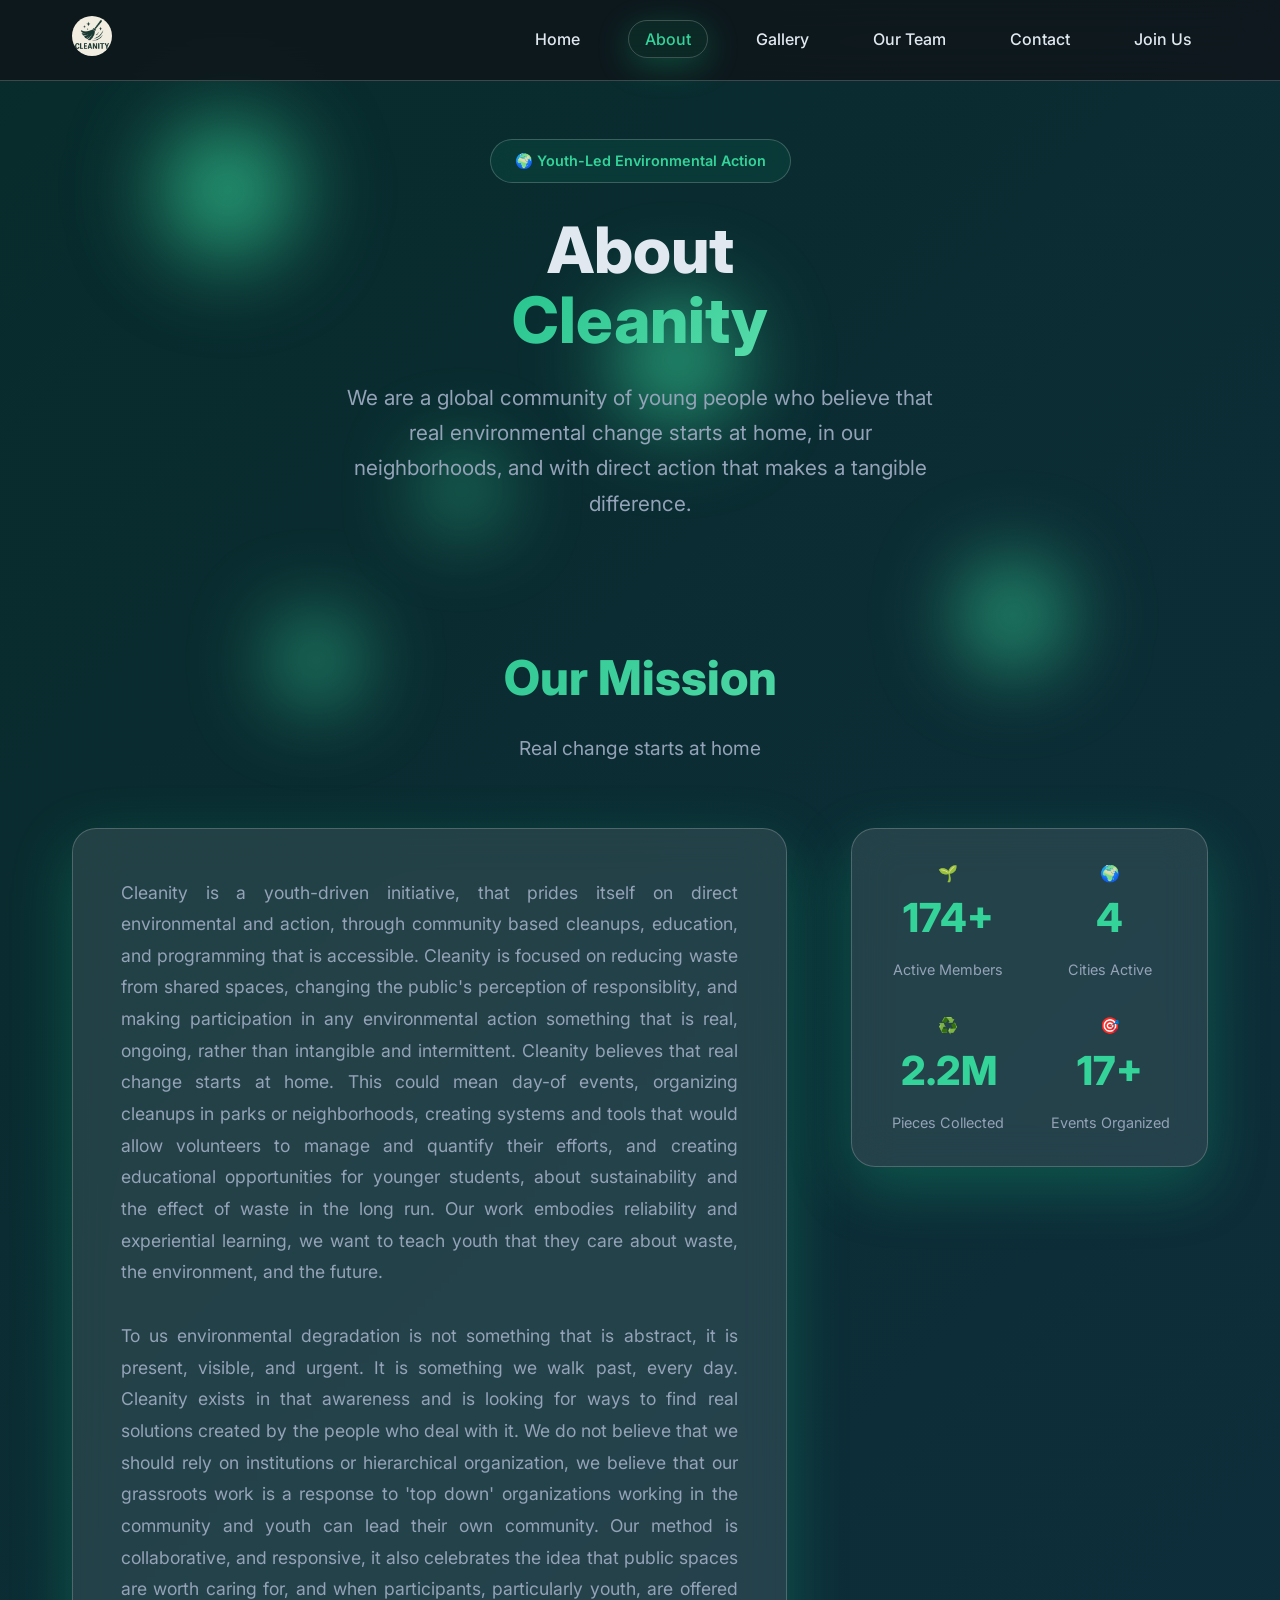
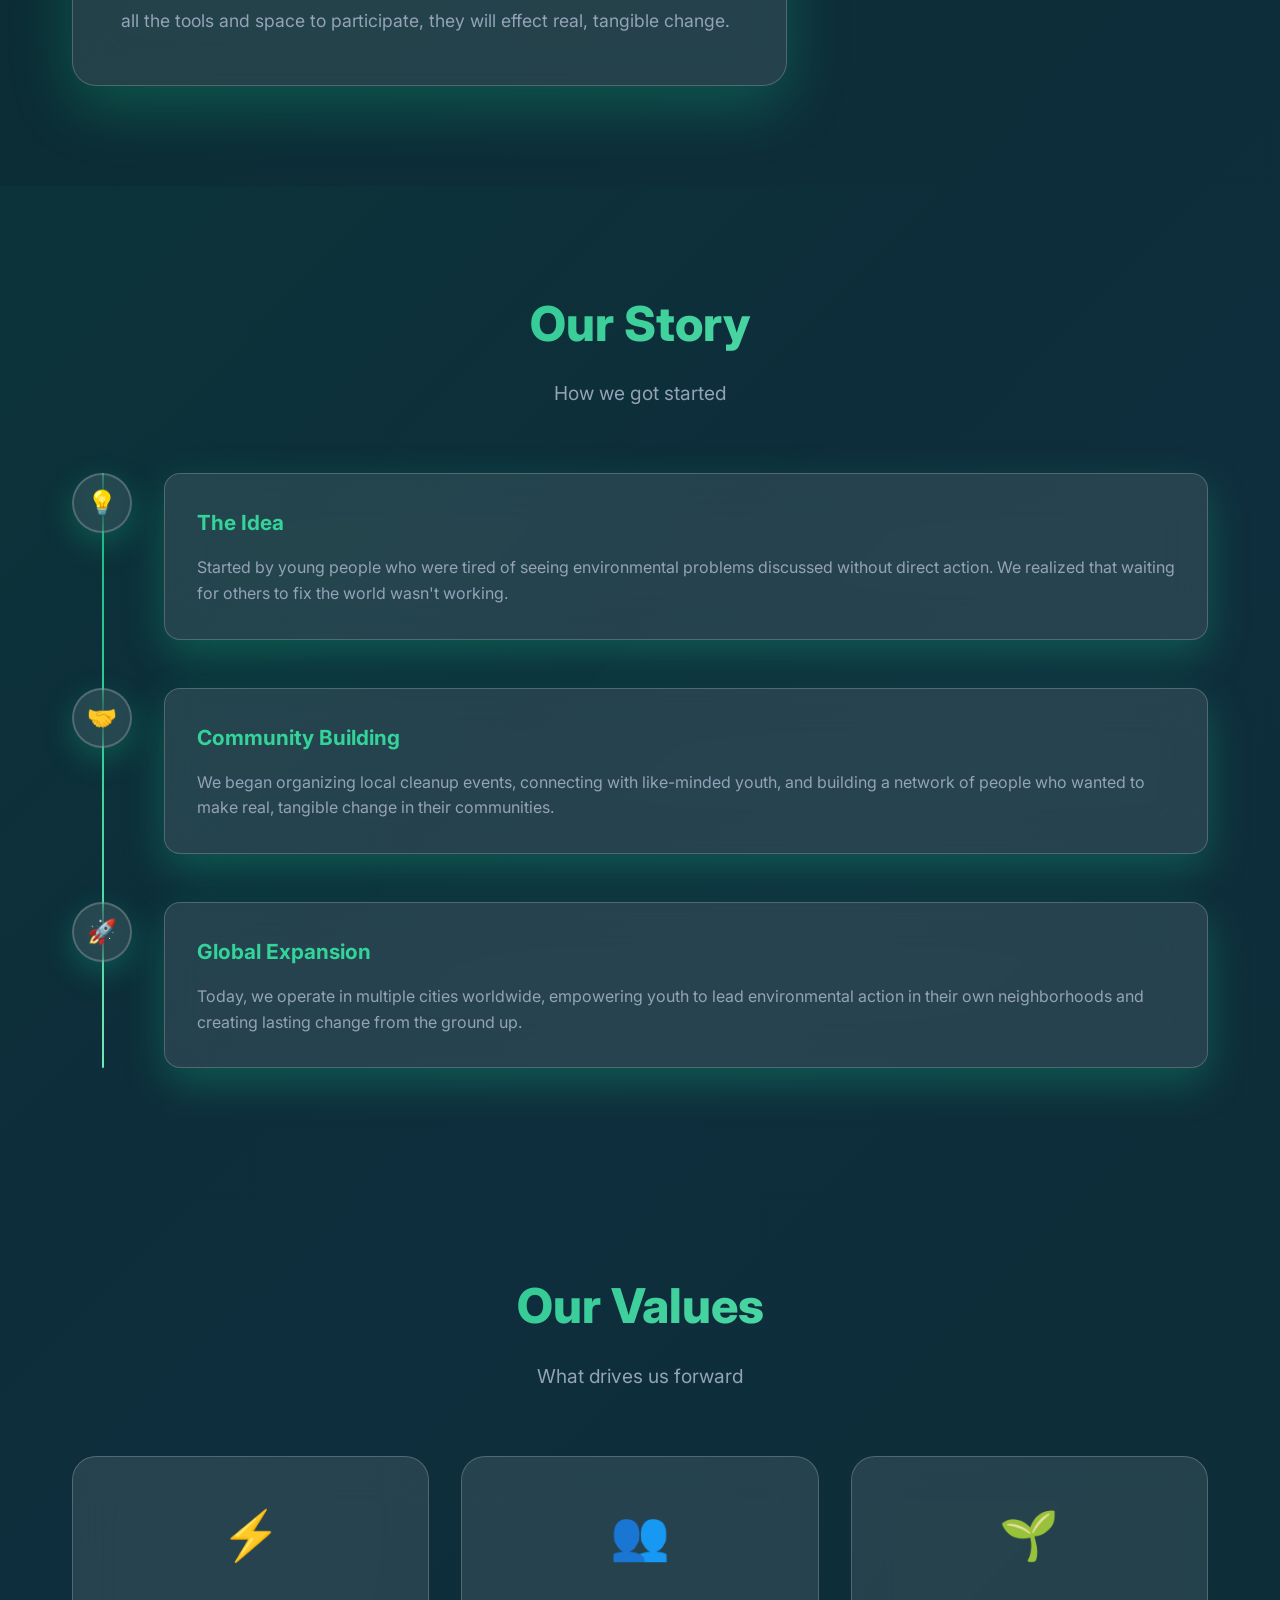
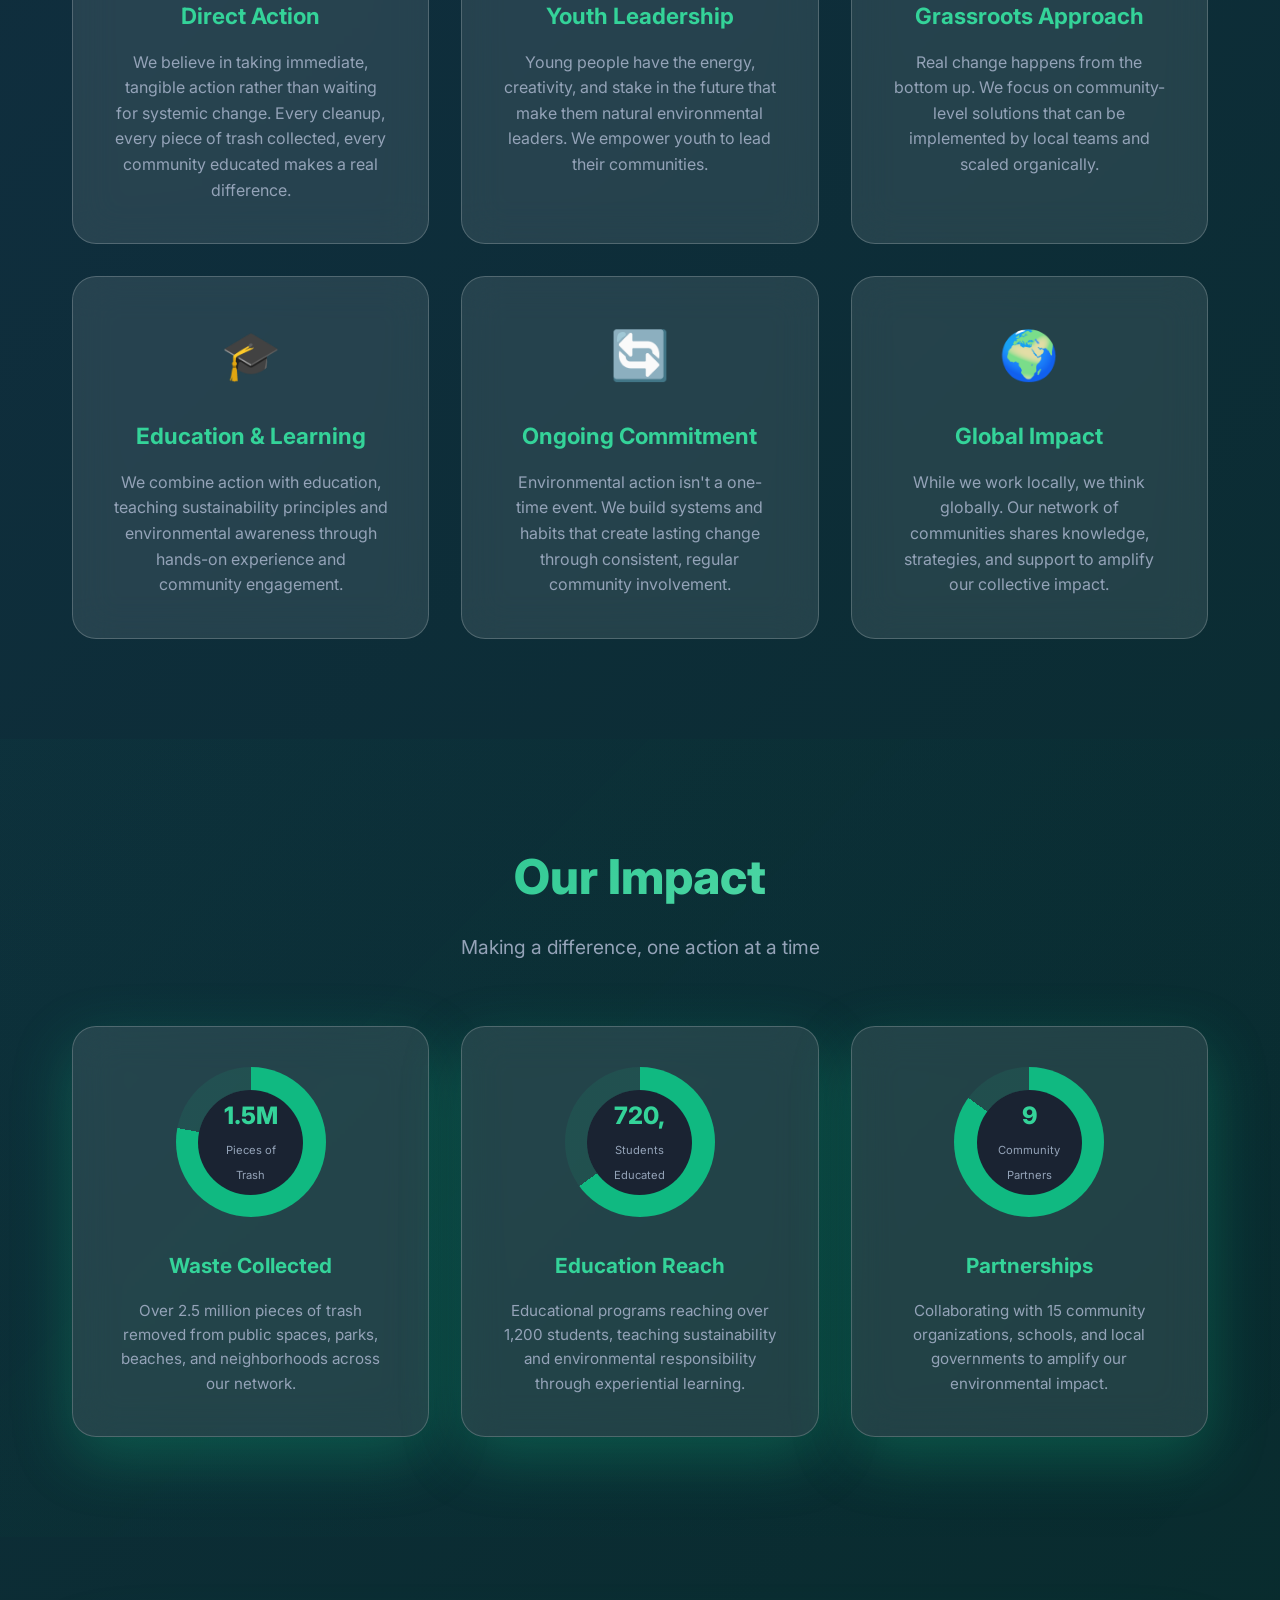
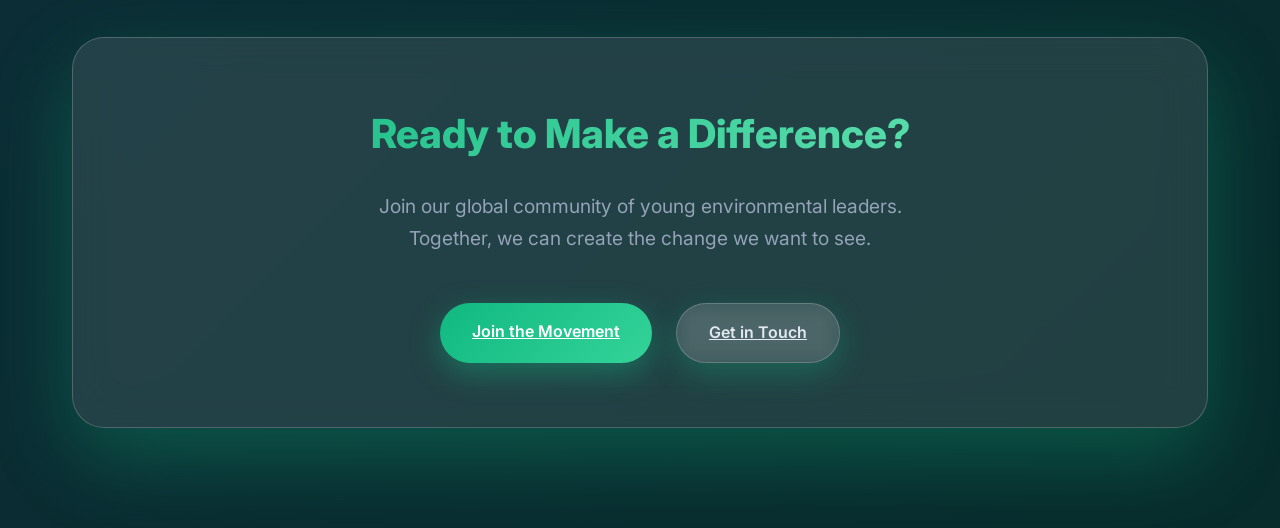
==== about.html @ 7616ae8f "Add About page with detailed content, styles, and interactive JS Co-authored-by: rumet892 <rumet892@" ====
<!DOCTYPE html>
<html lang="en">
<head>
    <meta charset="UTF-8">
    <meta name="viewport" content="width=device-width, initial-scale=1.0">
    <title>About Us - Cleanity</title>
    <link href="https://fonts.googleapis.com/css2?family=Inter:wght@300;400;500;600;700;800&display=swap" rel="stylesheet">
    <link rel="stylesheet" href="styles.css">
    <link rel="stylesheet" href="about.css">
</head>
<body>
    <!-- Animated Background -->
    <div class="background-animation">
        <div class="floating-orb orb-1"></div>
        <div class="floating-orb orb-2"></div>
        <div class="floating-orb orb-3"></div>
        <div class="floating-orb orb-4"></div>
        <div class="floating-orb orb-5"></div>
    </div>

    <!-- Header -->
    <header class="glass-header">
        <nav class="nav-container">
            <div class="logo-container">
                <div class="logo-animation">
                    <img src="logo.jpeg" alt="Cleanity Logo" style="height:40px; width:40px; object-fit:cover; border-radius:50%; background:#fff;" />
                </div>
            </div>
            <ul class="nav-menu">
                <li><a href="index.html" class="nav-link">Home</a></li>
                <li><a href="about.html" class="nav-link active">About</a></li>
                <li><a href="gallery.html" class="nav-link">Gallery</a></li>
                <li><a href="team.html" class="nav-link">Our Team</a></li>
                <li><a href="contact.html" class="nav-link">Contact</a></li>
                <li><a href="join.html" class="nav-link">Join Us</a></li>
            </ul>
            <div class="nav-toggle">
                <span></span>
                <span></span>
                <span></span>
            </div>
        </nav>
    </header>

    <!-- About Hero Section -->
    <section class="about-hero">
        <div class="about-hero-container">
            <div class="about-hero-content">
                <div class="hero-badge">
                    <span class="badge-text">🌍 Youth-Led Environmental Action</span>
                </div>
                <h1 class="about-hero-title">
                    <span class="title-line">About</span>
                    <span class="title-line title-accent">Cleanity</span>
                </h1>
                <p class="about-hero-description">
                    We are a global community of young people who believe that real environmental change starts at home, 
                    in our neighborhoods, and with direct action that makes a tangible difference.
                </p>
            </div>
        </div>
    </section>

    <!-- Our Mission Section -->
    <section class="mission-detailed-section">
        <div class="section-container">
            <div class="section-header">
                <h2 class="section-title">Our Mission</h2>
                <p class="section-subtitle">Real change starts at home</p>
            </div>
            <div class="mission-content">
                <div class="mission-text-card">
                    <p class="mission-paragraph">
                        Cleanity is a youth-driven initiative, that prides itself on direct environmental and action, through community based cleanups, education, and programming that is accessible. Cleanity is focused on reducing waste from shared spaces, changing the public's perception of responsiblity, and making participation in any environmental action something that is real, ongoing, rather than intangible and intermittent. Cleanity believes that real change starts at home. This could mean day-of events, organizing cleanups in parks or neighborhoods, creating systems and tools that would allow volunteers to manage and quantify their efforts, and creating educational opportunities for younger students, about sustainability and the effect of waste in the long run. Our work embodies reliability and experiential learning, we want to teach youth that they care about waste, the environment, and the future.
                    </p>
                    <p class="mission-paragraph">
                        To us environmental degradation is not something that is abstract, it is present, visible, and urgent. It is something we walk past, every day. Cleanity exists in that awareness and is looking for ways to find real solutions created by the people who deal with it. We do not believe that we should rely on institutions or hierarchical organization, we believe that our grassroots work is a response to 'top down' organizations working in the community and youth can lead their own community. Our method is collaborative, and responsive, it also celebrates the idea that public spaces are worth caring for, and when participants, particularly youth, are offered all the tools and space to participate, they will effect real, tangible change.
                    </p>
                </div>
                <div class="mission-visual">
                    <div class="mission-stats-card">
                        <div class="stat-item">
                            <div class="stat-icon">🌱</div>
                            <div class="stat-number">200+</div>
                            <div class="stat-label">Active Members</div>
                        </div>
                        <div class="stat-item">
                            <div class="stat-icon">🌍</div>
                            <div class="stat-number">5</div>
                            <div class="stat-label">Cities Active</div>
                        </div>
                        <div class="stat-item">
                            <div class="stat-icon">♻️</div>
                            <div class="stat-number">2.5M</div>
                            <div class="stat-label">Pieces Collected</div>
                        </div>
                        <div class="stat-item">
                            <div class="stat-icon">🎯</div>
                            <div class="stat-number">20+</div>
                            <div class="stat-label">Events Organized</div>
                        </div>
                    </div>
                </div>
            </div>
        </div>
    </section>

    <!-- Our Story Section -->
    <section class="story-section">
        <div class="section-container">
            <div class="section-header">
                <h2 class="section-title">Our Story</h2>
                <p class="section-subtitle">How we got started</p>
            </div>
            <div class="story-content">
                <div class="story-timeline">
                    <div class="timeline-item">
                        <div class="timeline-icon">💡</div>
                        <div class="timeline-content">
                            <h3 class="timeline-title">The Idea</h3>
                            <p class="timeline-description">
                                Started by young people who were tired of seeing environmental problems discussed without direct action. 
                                We realized that waiting for others to fix the world wasn't working.
                            </p>
                        </div>
                    </div>
                    <div class="timeline-item">
                        <div class="timeline-icon">🤝</div>
                        <div class="timeline-content">
                            <h3 class="timeline-title">Community Building</h3>
                            <p class="timeline-description">
                                We began organizing local cleanup events, connecting with like-minded youth, and building 
                                a network of people who wanted to make real, tangible change in their communities.
                            </p>
                        </div>
                    </div>
                    <div class="timeline-item">
                        <div class="timeline-icon">🚀</div>
                        <div class="timeline-content">
                            <h3 class="timeline-title">Global Expansion</h3>
                            <p class="timeline-description">
                                Today, we operate in multiple cities worldwide, empowering youth to lead environmental 
                                action in their own neighborhoods and creating lasting change from the ground up.
                            </p>
                        </div>
                    </div>
                </div>
            </div>
        </div>
    </section>

    <!-- Our Values Section -->
    <section class="values-section">
        <div class="section-container">
            <div class="section-header">
                <h2 class="section-title">Our Values</h2>
                <p class="section-subtitle">What drives us forward</p>
            </div>
            <div class="values-grid">
                <div class="value-card">
                    <div class="value-icon">⚡</div>
                    <h3 class="value-title">Direct Action</h3>
                    <p class="value-description">
                        We believe in taking immediate, tangible action rather than waiting for systemic change. 
                        Every cleanup, every piece of trash collected, every community educated makes a real difference.
                    </p>
                </div>
                <div class="value-card">
                    <div class="value-icon">👥</div>
                    <h3 class="value-title">Youth Leadership</h3>
                    <p class="value-description">
                        Young people have the energy, creativity, and stake in the future that make them natural environmental leaders. 
                        We empower youth to lead their communities.
                    </p>
                </div>
                <div class="value-card">
                    <div class="value-icon">🌱</div>
                    <h3 class="value-title">Grassroots Approach</h3>
                    <p class="value-description">
                        Real change happens from the bottom up. We focus on community-level solutions that can be 
                        implemented by local teams and scaled organically.
                    </p>
                </div>
                <div class="value-card">
                    <div class="value-icon">🎓</div>
                    <h3 class="value-title">Education & Learning</h3>
                    <p class="value-description">
                        We combine action with education, teaching sustainability principles and environmental awareness 
                        through hands-on experience and community engagement.
                    </p>
                </div>
                <div class="value-card">
                    <div class="value-icon">🔄</div>
                    <h3 class="value-title">Ongoing Commitment</h3>
                    <p class="value-description">
                        Environmental action isn't a one-time event. We build systems and habits that create 
                        lasting change through consistent, regular community involvement.
                    </p>
                </div>
                <div class="value-card">
                    <div class="value-icon">🌍</div>
                    <h3 class="value-title">Global Impact</h3>
                    <p class="value-description">
                        While we work locally, we think globally. Our network of communities shares knowledge, 
                        strategies, and support to amplify our collective impact.
                    </p>
                </div>
            </div>
        </div>
    </section>

    <!-- Impact Section -->
    <section class="impact-section">
        <div class="section-container">
            <div class="section-header">
                <h2 class="section-title">Our Impact</h2>
                <p class="section-subtitle">Making a difference, one action at a time</p>
            </div>
            <div class="impact-content">
                <div class="impact-grid">
                    <div class="impact-card">
                        <div class="impact-visual">
                            <div class="impact-circle">
                                <div class="circle-progress" data-progress="78"></div>
                                <div class="circle-text">
                                    <span class="circle-number">2.5M</span>
                                    <span class="circle-label">Pieces of Trash</span>
                                </div>
                            </div>
                        </div>
                        <h3 class="impact-title">Waste Collected</h3>
                        <p class="impact-description">
                            Over 2.5 million pieces of trash removed from public spaces, parks, 
                            beaches, and neighborhoods across our network.
                        </p>
                    </div>
                    <div class="impact-card">
                        <div class="impact-visual">
                            <div class="impact-circle">
                                <div class="circle-progress" data-progress="65"></div>
                                <div class="circle-text">
                                    <span class="circle-number">1,200</span>
                                    <span class="circle-label">Students Educated</span>
                                </div>
                            </div>
                        </div>
                        <h3 class="impact-title">Education Reach</h3>
                        <p class="impact-description">
                            Educational programs reaching over 1,200 students, teaching sustainability 
                            and environmental responsibility through experiential learning.
                        </p>
                    </div>
                    <div class="impact-card">
                        <div class="impact-visual">
                            <div class="impact-circle">
                                <div class="circle-progress" data-progress="85"></div>
                                <div class="circle-text">
                                    <span class="circle-number">15</span>
                                    <span class="circle-label">Community Partners</span>
                                </div>
                            </div>
                        </div>
                        <h3 class="impact-title">Partnerships</h3>
                        <p class="impact-description">
                            Collaborating with 15 community organizations, schools, and local governments 
                            to amplify our environmental impact.
                        </p>
                    </div>
                </div>
            </div>
        </div>
    </section>

    <!-- Call to Action Section -->
    <section class="cta-section">
        <div class="section-container">
            <div class="cta-content">
                <h2 class="cta-title">Ready to Make a Difference?</h2>
                <p class="cta-description">
                    Join our global community of young environmental leaders. Together, we can create the change we want to see.
                </p>
                <div class="cta-buttons">
                    <a href="join.html" class="btn btn-primary">
                        <span>Join the Movement</span>
                        <div class="btn-ripple"></div>
                    </a>
                    <a href="contact.html" class="btn btn-secondary">
                        <span>Get in Touch</span>
                        <div class="btn-ripple"></div>
                    </a>
                </div>
            </div>
        </div>
    </section>

    <script src="script.js"></script>
    <script src="about.js"></script>
</body>
</html>
---- styles.css ----
/* Reset and Base Styles */
* {
    margin: 0;
    padding: 0;
    box-sizing: border-box;
}

:root {
    /* Green Palette */
    --primary-green: #10b981;
    --primary-green-light: #34d399;
    --primary-green-dark: #059669;
    --accent-green: #6ee7b7;
    --surface-green: rgba(16, 185, 129, 0.1);
    --surface-green-light: rgba(52, 211, 153, 0.15);
    
    /* Glass Colors */
    --glass-bg: rgba(255, 255, 255, 0.1);
    --glass-border: rgba(255, 255, 255, 0.2);
    --glass-shadow: rgba(16, 185, 129, 0.3);
    
    /* Dark Variants */
    --dark-bg: #0f1419;
    --dark-surface: #1a2332;
    --dark-text: #e2e8f0;
    --dark-text-secondary: #94a3b8;
    
    /* Typography */
    --font-primary: 'Inter', sans-serif;
    
    /* Spacing */
    --container-max-width: 1200px;
    --section-padding: 100px 0;
}

body {
    font-family: var(--font-primary);
    background: linear-gradient(135deg, #0f1419 0%, #1a2332 50%, #0f1419 100%);
    color: var(--dark-text);
    overflow-x: hidden;
    line-height: 1.6;
}

/* Animated Background */
.background-animation {
    position: fixed;
    top: 0;
    left: 0;
    width: 100%;
    height: 100%;
    pointer-events: none;
    z-index: -1;
}

.floating-orb {
    position: absolute;
    border-radius: 50%;
    background: radial-gradient(circle, var(--primary-green-light) 0%, transparent 70%);
    filter: blur(40px);
    animation: float 20s infinite ease-in-out;
}

.orb-1 {
    width: 200px;
    height: 200px;
    top: 10%;
    left: 10%;
    animation-delay: 0s;
}

.orb-2 {
    width: 150px;
    height: 150px;
    top: 60%;
    right: 15%;
    animation-delay: -5s;
}

.orb-3 {
    width: 120px;
    height: 120px;
    bottom: 20%;
    left: 20%;
    animation-delay: -10s;
}

.orb-4 {
    width: 180px;
    height: 180px;
    top: 30%;
    right: 40%;
    animation-delay: -15s;
}

.orb-5 {
    width: 100px;
    height: 100px;
    bottom: 40%;
    right: 60%;
    animation-delay: -7s;
}

@keyframes float {
    0%, 100% {
        transform: translate(0, 0) rotate(0deg);
        opacity: 0.3;
    }
    25% {
        transform: translate(50px, -30px) rotate(90deg);
        opacity: 0.6;
    }
    50% {
        transform: translate(-30px, 50px) rotate(180deg);
        opacity: 0.4;
    }
    75% {
        transform: translate(-50px, -20px) rotate(270deg);
        opacity: 0.7;
    }
}

/* Glass Header */
.glass-header {
    position: fixed;
    top: 0;
    left: 0;
    right: 0;
    z-index: 1000;
    backdrop-filter: blur(20px);
    background: rgba(15, 20, 25, 0.8);
    border-bottom: 1px solid var(--glass-border);
    transition: all 0.3s ease;
}

.nav-container {
    max-width: var(--container-max-width);
    margin: 0 auto;
    padding: 1rem 2rem;
    display: flex;
    justify-content: space-between;
    align-items: center;
}

.logo-container {
    position: relative;
}

.logo-animation {
    position: relative;
    overflow: hidden;
}

.logo-text {
    font-size: 2rem;
    font-weight: 800;
    background: linear-gradient(135deg, var(--primary-green), var(--accent-green));
    -webkit-background-clip: text;
    -webkit-text-fill-color: transparent;
    background-clip: text;
    animation: logoGlow 3s ease-in-out infinite alternate;
}

.logo-underline {
    position: absolute;
    bottom: -5px;
    left: 0;
    width: 0;
    height: 3px;
    background: linear-gradient(90deg, var(--primary-green), var(--accent-green));
    border-radius: 2px;
    animation: underlineExpand 2s ease-out forwards;
}

@keyframes logoGlow {
    0% {
        filter: drop-shadow(0 0 5px var(--primary-green));
    }
    100% {
        filter: drop-shadow(0 0 20px var(--accent-green));
    }
}

@keyframes underlineExpand {
    0% { width: 0; }
    100% { width: 100%; }
}

.nav-menu {
    display: flex;
    list-style: none;
    gap: 2rem;
}

.nav-link {
    color: var(--dark-text);
    text-decoration: none;
    font-weight: 500;
    position: relative;
    transition: all 0.3s ease;
    padding: 0.5rem 1rem;
    border-radius: 25px;
}

.nav-link:hover,
.nav-link.active {
    color: var(--primary-green-light);
    background: var(--surface-green);
    backdrop-filter: blur(10px);
    border: 1px solid var(--glass-border);
    box-shadow: 0 8px 32px var(--glass-shadow);
}

.nav-toggle {
    display: none;
    flex-direction: column;
    cursor: pointer;
}

.nav-toggle span {
    width: 25px;
    height: 3px;
    background: var(--primary-green);
    margin: 3px 0;
    border-radius: 2px;
    transition: 0.3s;
}

/* Hero Section */
.hero-section {
    min-height: 100vh;
    display: flex;
    align-items: center;
    position: relative;
    padding-top: 100px;
}

.hero-container {
    max-width: var(--container-max-width);
    margin: 0 auto;
    padding: 0 2rem;
    display: grid;
    grid-template-columns: 1fr 1fr;
    gap: 4rem;
    align-items: center;
}

.hero-content {
    animation: slideInLeft 1s ease-out;
}

.hero-badge {
    display: inline-block;
    padding: 0.5rem 1.5rem;
    background: var(--surface-green);
    backdrop-filter: blur(10px);
    border: 1px solid var(--glass-border);
    border-radius: 50px;
    margin-bottom: 2rem;
    animation: pulse 2s infinite;
}

.badge-text {
    font-size: 0.9rem;
    font-weight: 600;
    color: var(--primary-green-light);
}

@keyframes pulse {
    0%, 100% {
        transform: scale(1);
        box-shadow: 0 0 20px var(--glass-shadow);
    }
    50% {
        transform: scale(1.05);
        box-shadow: 0 0 40px var(--glass-shadow);
    }
}

.hero-title {
    font-size: 4rem;
    font-weight: 800;
    line-height: 1.1;
    margin-bottom: 1.5rem;
}

.title-line {
    display: block;
    opacity: 0;
    animation: titleReveal 0.8s ease-out forwards;
}

.title-line:nth-child(1) {
    animation-delay: 0.2s;
}

.title-line:nth-child(2) {
    animation-delay: 0.4s;
}

.title-accent {
    background: linear-gradient(135deg, var(--primary-green), var(--accent-green));
    -webkit-background-clip: text;
    -webkit-text-fill-color: transparent;
    background-clip: text;
    position: relative;
}

@keyframes titleReveal {
    0% {
        opacity: 0;
        transform: translateY(50px);
    }
    100% {
        opacity: 1;
        transform: translateY(0);
    }
}

.hero-description {
    font-size: 1.25rem;
    color: var(--dark-text-secondary);
    margin-bottom: 3rem;
    line-height: 1.7;
    animation: fadeInUp 1s ease-out 0.6s both;
}

.hero-buttons {
    display: flex;
    gap: 1rem;
    margin-bottom: 4rem;
    animation: fadeInUp 1s ease-out 0.8s both;
}

.btn {
    position: relative;
    padding: 1rem 2rem;
    border: none;
    border-radius: 50px;
    font-size: 1rem;
    font-weight: 600;
    cursor: pointer;
    transition: all 0.3s ease;
    overflow: hidden;
    backdrop-filter: blur(10px);
}

.btn-primary {
    background: linear-gradient(135deg, var(--primary-green), var(--primary-green-light));
    color: white;
    box-shadow: 0 10px 30px rgba(16, 185, 129, 0.4);
}

.btn-secondary {
    background: var(--glass-bg);
    border: 1px solid var(--glass-border);
    color: var(--dark-text);
    box-shadow: 0 10px 30px var(--glass-shadow);
}

.btn:hover {
    transform: translateY(-3px);
    box-shadow: 0 15px 40px rgba(16, 185, 129, 0.6);
}

.btn-ripple {
    position: absolute;
    border-radius: 50%;
    background: rgba(255, 255, 255, 0.3);
    transform: scale(0);
    animation: ripple 0.6s linear;
    pointer-events: none;
}

@keyframes ripple {
    to {
        transform: scale(4);
        opacity: 0;
    }
}

.hero-stats {
    display: flex;
    gap: 3rem;
    animation: fadeInUp 1s ease-out 1s both;
}

.stat-item {
    text-align: center;
}

.stat-number {
    font-size: 2.5rem;
    font-weight: 800;
    color: var(--primary-green-light);
    display: block;
    animation: countUp 2s ease-out 1.2s both;
}

.stat-label {
    font-size: 0.9rem;
    color: var(--dark-text-secondary);
    margin-top: 0.5rem;
}

@keyframes countUp {
    0% {
        transform: scale(0.5);
        opacity: 0;
    }
    100% {
        transform: scale(1);
        opacity: 1;
    }
}

/* Hero Visual */
.hero-visual {
    position: relative;
    animation: slideInRight 1s ease-out 0.4s both;
}

.glass-card {
    background: var(--glass-bg);
    backdrop-filter: blur(20px);
    border: 1px solid var(--glass-border);
    border-radius: 24px;
    padding: 2rem;
    box-shadow: 0 20px 60px var(--glass-shadow);
    position: relative;
    overflow: hidden;
}

.glass-card::before {
    content: '';
    position: absolute;
    top: 0;
    left: -100%;
    width: 100%;
    height: 100%;
    background: linear-gradient(90deg, transparent, rgba(255, 255, 255, 0.1), transparent);
    animation: shimmer 3s infinite;
}

@keyframes shimmer {
    0% { left: -100%; }
    100% { left: 100%; }
}

.impact-circle {
    position: relative;
    width: 200px;
    height: 200px;
    margin: 0 auto 2rem;
}

.circle-progress {
    width: 100%;
    height: 100%;
    border-radius: 50%;
    background: conic-gradient(
        var(--primary-green) 0deg 280deg,
        var(--surface-green) 280deg 360deg
    );
    display: flex;
    align-items: center;
    justify-content: center;
    animation: progressSpin 3s ease-out;
}

.circle-progress::before {
    content: '';
    width: 70%;
    height: 70%;
    background: var(--dark-surface);
    border-radius: 50%;
    backdrop-filter: blur(10px);
}

.circle-text {
    position: absolute;
    top: 50%;
    left: 50%;
    transform: translate(-50%, -50%);
    text-align: center;
}

.circle-number {
    font-size: 2rem;
    font-weight: 800;
    color: var(--primary-green-light);
    display: block;
}

.circle-label {
    font-size: 0.8rem;
    color: var(--dark-text-secondary);
    margin-top: 0.5rem;
}

@keyframes progressSpin {
    0% {
        background: conic-gradient(
            var(--primary-green) 0deg 0deg,
            var(--surface-green) 0deg 360deg
        );
    }
    100% {
        background: conic-gradient(
            var(--primary-green) 0deg 280deg,
            var(--surface-green) 280deg 360deg
        );
    }
}

.action-items {
    display: flex;
    flex-direction: column;
    gap: 1rem;
}

.action-item {
    display: flex;
    align-items: center;
    gap: 1rem;
    padding: 1rem;
    background: var(--surface-green-light);
    border-radius: 12px;
    border: 1px solid var(--glass-border);
    transition: all 0.3s ease;
}

.action-item:hover {
    transform: translateX(10px);
    box-shadow: 0 10px 30px var(--glass-shadow);
}

.action-icon {
    font-size: 1.5rem;
}

.action-text {
    color: var(--dark-text);
    font-weight: 500;
}

.floating-cards {
    position: absolute;
    width: 100%;
    height: 100%;
    pointer-events: none;
}

.mini-card {
    position: absolute;
    background: var(--glass-bg);
    backdrop-filter: blur(10px);
    border: 1px solid var(--glass-border);
    border-radius: 16px;
    padding: 1rem;
    display: flex;
    align-items: center;
    gap: 0.5rem;
    box-shadow: 0 10px 30px var(--glass-shadow);
    animation: floatCard 6s ease-in-out infinite;
}

.card-1 {
    top: 10%;
    right: -20%;
    animation-delay: 0s;
}

.card-2 {
    bottom: 30%;
    left: -15%;
    animation-delay: -2s;
}

.card-3 {
    top: 50%;
    right: -10%;
    animation-delay: -4s;
}

.card-emoji {
    font-size: 1.2rem;
}

.card-text {
    color: var(--dark-text);
    font-weight: 500;
    font-size: 0.9rem;
}

@keyframes floatCard {
    0%, 100% {
        transform: translateY(0) rotate(0deg);
    }
    50% {
        transform: translateY(-20px) rotate(2deg);
    }
}

.scroll-indicator {
    position: absolute;
    bottom: 2rem;
    left: 50%;
    transform: translateX(-50%);
    text-align: center;
    animation: bounce 2s infinite;
}

.scroll-arrow {
    width: 2px;
    height: 40px;
    background: linear-gradient(to bottom, var(--primary-green), transparent);
    margin: 0 auto 0.5rem;
    border-radius: 1px;
}

.scroll-text {
    color: var(--dark-text-secondary);
    font-size: 0.8rem;
}

@keyframes bounce {
    0%, 20%, 50%, 80%, 100% {
        transform: translateX(-50%) translateY(0);
    }
    40% {
        transform: translateX(-50%) translateY(-10px);
    }
    60% {
        transform: translateX(-50%) translateY(-5px);
    }
}

/* Mission Section */
.mission-section {
    padding: var(--section-padding);
    position: relative;
}

.section-container {
    max-width: var(--container-max-width);
    margin: 0 auto;
    padding: 0 2rem;
}

.section-header {
    text-align: center;
    margin-bottom: 4rem;
}

.section-title {
    font-size: 3rem;
    font-weight: 800;
    margin-bottom: 1rem;
    background: linear-gradient(135deg, var(--primary-green), var(--accent-green));
    -webkit-background-clip: text;
    -webkit-text-fill-color: transparent;
    background-clip: text;
}

.section-subtitle {
    font-size: 1.2rem;
    color: var(--dark-text-secondary);
}

.mission-grid {
    display: grid;
    grid-template-columns: repeat(auto-fit, minmax(300px, 1fr));
    gap: 2rem;
}

.mission-card {
    background: var(--glass-bg);
    backdrop-filter: blur(20px);
    border: 1px solid var(--glass-border);
    border-radius: 24px;
    padding: 2rem;
    text-align: center;
    transition: all 0.3s ease;
    position: relative;
    overflow: hidden;
}

.mission-card:hover {
    transform: translateY(-10px);
    box-shadow: 0 30px 60px var(--glass-shadow);
}

.mission-card::before {
    content: '';
    position: absolute;
    top: -50%;
    left: -50%;
    width: 200%;
    height: 200%;
    background: radial-gradient(circle, var(--surface-green) 0%, transparent 70%);
    opacity: 0;
    transition: opacity 0.3s ease;
}

.mission-card:hover::before {
    opacity: 1;
}

.card-icon {
    font-size: 3rem;
    margin-bottom: 1rem;
    display: block;
    position: relative;
    z-index: 1;
}

.card-title {
    font-size: 1.5rem;
    font-weight: 700;
    margin-bottom: 1rem;
    color: var(--primary-green-light);
    position: relative;
    z-index: 1;
}

.card-description {
    color: var(--dark-text-secondary);
    line-height: 1.6;
    position: relative;
    z-index: 1;
}

/* Animations */
@keyframes slideInLeft {
    0% {
        opacity: 0;
        transform: translateX(-100px);
    }
    100% {
        opacity: 1;
        transform: translateX(0);
    }
}

@keyframes slideInRight {
    0% {
        opacity: 0;
        transform: translateX(100px);
    }
    100% {
        opacity: 1;
        transform: translateX(0);
    }
}

@keyframes fadeInUp {
    0% {
        opacity: 0;
        transform: translateY(50px);
    }
    100% {
        opacity: 1;
        transform: translateY(0);
    }
}

/* Responsive Design */
@media (max-width: 768px) {
    .nav-menu {
        display: none;
    }
    
    .nav-toggle {
        display: flex;
    }
    
    .hero-container {
        grid-template-columns: 1fr;
        gap: 2rem;
        text-align: center;
    }
    
    .hero-title {
        font-size: 2.5rem;
    }
    
    .hero-buttons {
        flex-direction: column;
        align-items: center;
    }
    
    .hero-stats {
        justify-content: center;
        gap: 2rem;
    }
    
    .section-title {
        font-size: 2rem;
    }
    
    .mission-grid {
        grid-template-columns: 1fr;
    }
}

@media (max-width: 480px) {
    .hero-container {
        padding: 0 1rem;
    }
    
    .hero-title {
        font-size: 2rem;
    }
    
    .hero-description {
        font-size: 1rem;
    }
    
    .hero-stats {
        flex-direction: column;
        gap: 1rem;
    }
}
---- about.css ----
/* About Page Specific Styles */

/* About Hero Section */
.about-hero {
    min-height: 60vh;
    display: flex;
    align-items: center;
    justify-content: center;
    padding-top: 120px;
    position: relative;
}

.about-hero-container {
    max-width: var(--container-max-width);
    margin: 0 auto;
    padding: 0 2rem;
    text-align: center;
}

.about-hero-content {
    animation: fadeInUp 1s ease-out;
}

.about-hero-title {
    font-size: 4rem;
    font-weight: 800;
    line-height: 1.1;
    margin-bottom: 1.5rem;
}

.about-hero-description {
    font-size: 1.3rem;
    color: var(--dark-text-secondary);
    max-width: 600px;
    margin: 0 auto;
    line-height: 1.7;
}

/* Mission Detailed Section */
.mission-detailed-section {
    padding: 100px 0;
    position: relative;
}

.mission-content {
    display: grid;
    grid-template-columns: 2fr 1fr;
    gap: 4rem;
    align-items: start;
    margin-top: 3rem;
}

.mission-text-card {
    background: var(--glass-bg);
    backdrop-filter: blur(20px);
    border: 1px solid var(--glass-border);
    border-radius: 24px;
    padding: 3rem;
    box-shadow: 0 20px 60px var(--glass-shadow);
    position: relative;
    overflow: hidden;
}

.mission-text-card::before {
    content: '';
    position: absolute;
    top: 0;
    left: -100%;
    width: 100%;
    height: 100%;
    background: linear-gradient(90deg, transparent, rgba(255, 255, 255, 0.1), transparent);
    animation: shimmer 3s infinite;
}

.mission-paragraph {
    font-size: 1.1rem;
    line-height: 1.8;
    color: var(--dark-text-secondary);
    margin-bottom: 2rem;
    text-align: justify;
}

.mission-paragraph:last-child {
    margin-bottom: 0;
}

.mission-visual {
    display: flex;
    flex-direction: column;
    gap: 2rem;
}

.mission-stats-card {
    background: var(--glass-bg);
    backdrop-filter: blur(20px);
    border: 1px solid var(--glass-border);
    border-radius: 24px;
    padding: 2rem;
    box-shadow: 0 20px 60px var(--glass-shadow);
    display: grid;
    grid-template-columns: 1fr 1fr;
    gap: 2rem;
}

/* Story Section */
.story-section {
    padding: 100px 0;
    background: linear-gradient(135deg, rgba(16, 185, 129, 0.05) 0%, transparent 50%);
}

.story-timeline {
    display: flex;
    flex-direction: column;
    gap: 3rem;
    margin-top: 3rem;
    position: relative;
}

.story-timeline::before {
    content: '';
    position: absolute;
    left: 30px;
    top: 0;
    bottom: 0;
    width: 2px;
    background: linear-gradient(to bottom, var(--primary-green), var(--accent-green));
    border-radius: 1px;
}

.timeline-item {
    display: flex;
    align-items: flex-start;
    gap: 2rem;
    position: relative;
}

.timeline-icon {
    width: 60px;
    height: 60px;
    background: var(--glass-bg);
    backdrop-filter: blur(20px);
    border: 2px solid var(--glass-border);
    border-radius: 50%;
    display: flex;
    align-items: center;
    justify-content: center;
    font-size: 1.5rem;
    position: relative;
    z-index: 2;
    box-shadow: 0 10px 30px var(--glass-shadow);
}

.timeline-content {
    flex: 1;
    background: var(--glass-bg);
    backdrop-filter: blur(20px);
    border: 1px solid var(--glass-border);
    border-radius: 16px;
    padding: 2rem;
    box-shadow: 0 15px 40px var(--glass-shadow);
    transition: all 0.3s ease;
}

.timeline-content:hover {
    transform: translateY(-5px);
    box-shadow: 0 25px 60px var(--glass-shadow);
}

.timeline-title {
    font-size: 1.3rem;
    font-weight: 700;
    color: var(--primary-green-light);
    margin-bottom: 1rem;
}

.timeline-description {
    color: var(--dark-text-secondary);
    line-height: 1.6;
}

/* Values Section */
.values-section {
    padding: 100px 0;
}

.values-grid {
    display: grid;
    grid-template-columns: repeat(auto-fit, minmax(350px, 1fr));
    gap: 2rem;
    margin-top: 3rem;
}

.value-card {
    background: var(--glass-bg);
    backdrop-filter: blur(20px);
    border: 1px solid var(--glass-border);
    border-radius: 24px;
    padding: 2.5rem;
    text-align: center;
    transition: all 0.3s ease;
    position: relative;
    overflow: hidden;
}

.value-card:hover {
    transform: translateY(-10px);
    box-shadow: 0 30px 60px var(--glass-shadow);
}

.value-card::before {
    content: '';
    position: absolute;
    top: -50%;
    left: -50%;
    width: 200%;
    height: 200%;
    background: radial-gradient(circle, var(--surface-green) 0%, transparent 70%);
    opacity: 0;
    transition: opacity 0.3s ease;
}

.value-card:hover::before {
    opacity: 1;
}

.value-icon {
    font-size: 3rem;
    margin-bottom: 1.5rem;
    display: block;
    position: relative;
    z-index: 1;
}

.value-title {
    font-size: 1.4rem;
    font-weight: 700;
    margin-bottom: 1rem;
    color: var(--primary-green-light);
    position: relative;
    z-index: 1;
}

.value-description {
    color: var(--dark-text-secondary);
    line-height: 1.6;
    position: relative;
    z-index: 1;
}

/* Impact Section */
.impact-section {
    padding: 100px 0;
    background: linear-gradient(135deg, rgba(16, 185, 129, 0.03) 0%, transparent 100%);
}

.impact-grid {
    display: grid;
    grid-template-columns: repeat(auto-fit, minmax(300px, 1fr));
    gap: 2rem;
    margin-top: 3rem;
}

.impact-card {
    background: var(--glass-bg);
    backdrop-filter: blur(20px);
    border: 1px solid var(--glass-border);
    border-radius: 24px;
    padding: 2.5rem;
    text-align: center;
    transition: all 0.3s ease;
    box-shadow: 0 20px 60px var(--glass-shadow);
}

.impact-card:hover {
    transform: translateY(-10px);
    box-shadow: 0 30px 80px var(--glass-shadow);
}

.impact-visual {
    margin-bottom: 2rem;
}

.impact-circle {
    position: relative;
    width: 150px;
    height: 150px;
    margin: 0 auto;
}

.impact-circle .circle-progress {
    width: 100%;
    height: 100%;
    border-radius: 50%;
    background: conic-gradient(
        var(--primary-green) 0deg 280deg,
        var(--surface-green) 280deg 360deg
    );
    display: flex;
    align-items: center;
    justify-content: center;
    animation: impactSpin 2s ease-out;
}

.impact-circle .circle-progress::before {
    content: '';
    width: 70%;
    height: 70%;
    background: var(--dark-surface);
    border-radius: 50%;
    backdrop-filter: blur(10px);
}

.impact-circle .circle-text {
    position: absolute;
    top: 50%;
    left: 50%;
    transform: translate(-50%, -50%);
    text-align: center;
}

.impact-circle .circle-number {
    font-size: 1.5rem;
    font-weight: 800;
    color: var(--primary-green-light);
    display: block;
}

.impact-circle .circle-label {
    font-size: 0.7rem;
    color: var(--dark-text-secondary);
    margin-top: 0.3rem;
}

.impact-title {
    font-size: 1.3rem;
    font-weight: 700;
    color: var(--primary-green-light);
    margin-bottom: 1rem;
}

.impact-description {
    color: var(--dark-text-secondary);
    line-height: 1.6;
    font-size: 0.95rem;
}

@keyframes impactSpin {
    0% {
        background: conic-gradient(
            var(--primary-green) 0deg 0deg,
            var(--surface-green) 0deg 360deg
        );
    }
    100% {
        background: conic-gradient(
            var(--primary-green) 0deg 280deg,
            var(--surface-green) 280deg 360deg
        );
    }
}

/* Call to Action Section */
.cta-section {
    padding: 100px 0;
    position: relative;
}

.cta-content {
    text-align: center;
    background: var(--glass-bg);
    backdrop-filter: blur(20px);
    border: 1px solid var(--glass-border);
    border-radius: 32px;
    padding: 4rem;
    box-shadow: 0 30px 80px var(--glass-shadow);
    position: relative;
    overflow: hidden;
}

.cta-content::before {
    content: '';
    position: absolute;
    top: 0;
    left: -100%;
    width: 100%;
    height: 100%;
    background: linear-gradient(90deg, transparent, rgba(255, 255, 255, 0.1), transparent);
    animation: shimmer 4s infinite;
}

.cta-title {
    font-size: 2.5rem;
    font-weight: 800;
    margin-bottom: 1.5rem;
    background: linear-gradient(135deg, var(--primary-green), var(--accent-green));
    -webkit-background-clip: text;
    -webkit-text-fill-color: transparent;
    background-clip: text;
}

.cta-description {
    font-size: 1.2rem;
    color: var(--dark-text-secondary);
    margin-bottom: 3rem;
    max-width: 600px;
    margin-left: auto;
    margin-right: auto;
    line-height: 1.7;
}

.cta-buttons {
    display: flex;
    gap: 1.5rem;
    justify-content: center;
    flex-wrap: wrap;
}

/* Responsive Design for About Page */
@media (max-width: 768px) {
    .about-hero-title {
        font-size: 2.5rem;
    }
    
    .about-hero-description {
        font-size: 1.1rem;
    }
    
    .mission-content {
        grid-template-columns: 1fr;
        gap: 2rem;
    }
    
    .mission-stats-card {
        grid-template-columns: 1fr;
        gap: 1.5rem;
    }
    
    .timeline-item {
        flex-direction: column;
        align-items: center;
        text-align: center;
    }
    
    .story-timeline::before {
        display: none;
    }
    
    .values-grid {
        grid-template-columns: 1fr;
    }
    
    .impact-grid {
        grid-template-columns: 1fr;
    }
    
    .cta-content {
        padding: 2.5rem 1.5rem;
    }
    
    .cta-title {
        font-size: 2rem;
    }
    
    .cta-buttons {
        flex-direction: column;
        align-items: center;
        gap: 1rem;
    }
}

@media (max-width: 480px) {
    .about-hero-title {
        font-size: 2rem;
    }
    
    .mission-text-card {
        padding: 2rem 1.5rem;
    }
    
    .mission-paragraph {
        font-size: 1rem;
        text-align: left;
    }
    
    .timeline-content {
        padding: 1.5rem;
    }
    
    .value-card {
        padding: 2rem 1.5rem;
    }
    
    .impact-card {
        padding: 2rem 1.5rem;
    }
}

/* Additional Animation Classes */
.fade-in-on-scroll {
    opacity: 0;
    transform: translateY(30px);
    transition: all 0.6s ease;
}

.fade-in-on-scroll.visible {
    opacity: 1;
    transform: translateY(0);
}

.slide-in-left {
    opacity: 0;
    transform: translateX(-50px);
    transition: all 0.6s ease;
}

.slide-in-left.visible {
    opacity: 1;
    transform: translateX(0);
}

.slide-in-right {
    opacity: 0;
    transform: translateX(50px);
    transition: all 0.6s ease;
}

.slide-in-right.visible {
    opacity: 1;
    transform: translateX(0);
}
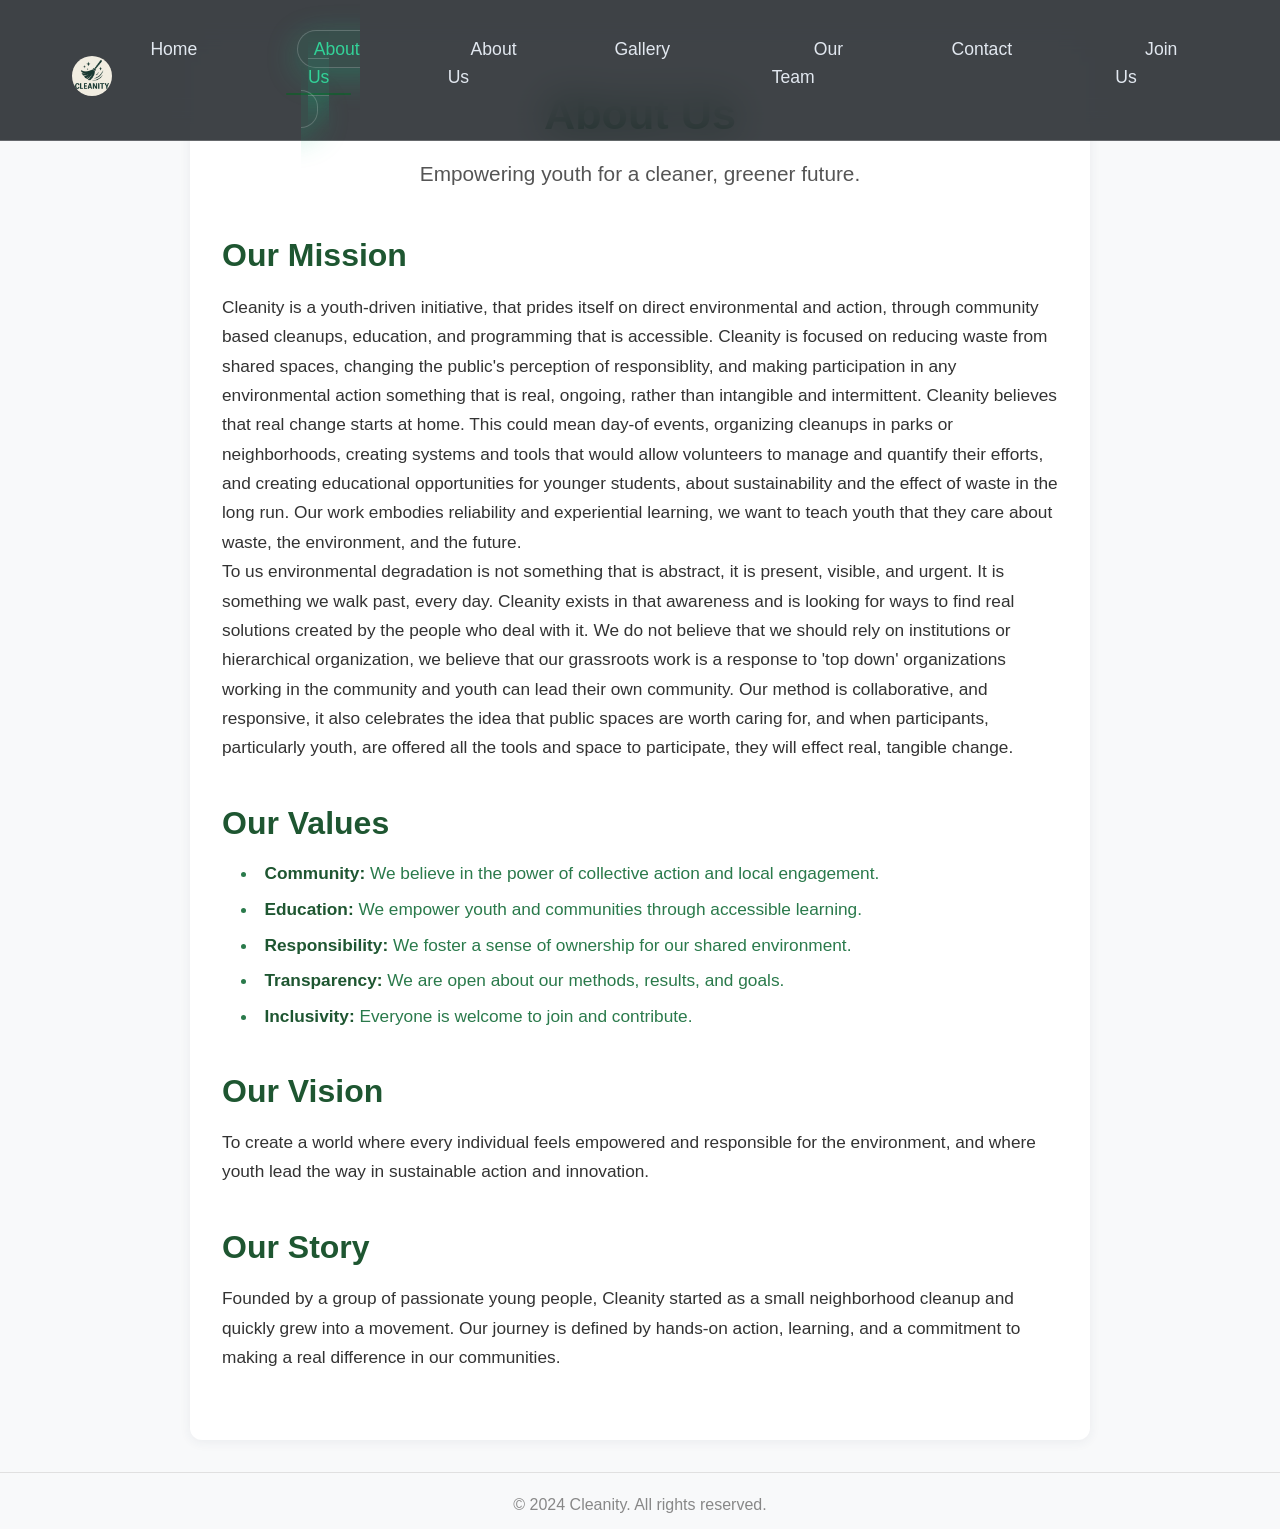
==== commit f923539c: "checkpoint before checking out cursor/create-about-us-page-content-091d" ====
--- a/about.html
+++ b/about.html
@@ -3,22 +3,11 @@
 <head>
     <meta charset="UTF-8">
     <meta name="viewport" content="width=device-width, initial-scale=1.0">
-    <title>About Us - Cleanity</title>
-    <link href="https://fonts.googleapis.com/css2?family=Inter:wght@300;400;500;600;700;800&display=swap" rel="stylesheet">
+    <title>About Us | Cleanity</title>
     <link rel="stylesheet" href="styles.css">
     <link rel="stylesheet" href="about.css">
 </head>
 <body>
-    <!-- Animated Background -->
-    <div class="background-animation">
-        <div class="floating-orb orb-1"></div>
-        <div class="floating-orb orb-2"></div>
-        <div class="floating-orb orb-3"></div>
-        <div class="floating-orb orb-4"></div>
-        <div class="floating-orb orb-5"></div>
-    </div>
-
-    <!-- Header -->
     <header class="glass-header">
         <nav class="nav-container">
             <div class="logo-container">
@@ -28,7 +17,8 @@
             </div>
             <ul class="nav-menu">
                 <li><a href="index.html" class="nav-link">Home</a></li>
-                <li><a href="about.html" class="nav-link active">About</a></li>
+                <li><a href="about.html" class="nav-link active">About Us</a></li>
+                <li><a href="about.html" class="nav-link">About Us</a></li>
                 <li><a href="gallery.html" class="nav-link">Gallery</a></li>
                 <li><a href="team.html" class="nav-link">Our Team</a></li>
                 <li><a href="contact.html" class="nav-link">Contact</a></li>
@@ -41,259 +31,38 @@
             </div>
         </nav>
     </header>
-
-    <!-- About Hero Section -->
-    <section class="about-hero">
-        <div class="about-hero-container">
-            <div class="about-hero-content">
-                <div class="hero-badge">
-                    <span class="badge-text">🌍 Youth-Led Environmental Action</span>
-                </div>
-                <h1 class="about-hero-title">
-                    <span class="title-line">About</span>
-                    <span class="title-line title-accent">Cleanity</span>
-                </h1>
-                <p class="about-hero-description">
-                    We are a global community of young people who believe that real environmental change starts at home, 
-                    in our neighborhoods, and with direct action that makes a tangible difference.
-                </p>
-            </div>
-        </div>
-    </section>
-
-    <!-- Our Mission Section -->
-    <section class="mission-detailed-section">
-        <div class="section-container">
-            <div class="section-header">
-                <h2 class="section-title">Our Mission</h2>
-                <p class="section-subtitle">Real change starts at home</p>
-            </div>
-            <div class="mission-content">
-                <div class="mission-text-card">
-                    <p class="mission-paragraph">
-                        Cleanity is a youth-driven initiative, that prides itself on direct environmental and action, through community based cleanups, education, and programming that is accessible. Cleanity is focused on reducing waste from shared spaces, changing the public's perception of responsiblity, and making participation in any environmental action something that is real, ongoing, rather than intangible and intermittent. Cleanity believes that real change starts at home. This could mean day-of events, organizing cleanups in parks or neighborhoods, creating systems and tools that would allow volunteers to manage and quantify their efforts, and creating educational opportunities for younger students, about sustainability and the effect of waste in the long run. Our work embodies reliability and experiential learning, we want to teach youth that they care about waste, the environment, and the future.
-                    </p>
-                    <p class="mission-paragraph">
-                        To us environmental degradation is not something that is abstract, it is present, visible, and urgent. It is something we walk past, every day. Cleanity exists in that awareness and is looking for ways to find real solutions created by the people who deal with it. We do not believe that we should rely on institutions or hierarchical organization, we believe that our grassroots work is a response to 'top down' organizations working in the community and youth can lead their own community. Our method is collaborative, and responsive, it also celebrates the idea that public spaces are worth caring for, and when participants, particularly youth, are offered all the tools and space to participate, they will effect real, tangible change.
-                    </p>
-                </div>
-                <div class="mission-visual">
-                    <div class="mission-stats-card">
-                        <div class="stat-item">
-                            <div class="stat-icon">🌱</div>
-                            <div class="stat-number">200+</div>
-                            <div class="stat-label">Active Members</div>
-                        </div>
-                        <div class="stat-item">
-                            <div class="stat-icon">🌍</div>
-                            <div class="stat-number">5</div>
-                            <div class="stat-label">Cities Active</div>
-                        </div>
-                        <div class="stat-item">
-                            <div class="stat-icon">♻️</div>
-                            <div class="stat-number">2.5M</div>
-                            <div class="stat-label">Pieces Collected</div>
-                        </div>
-                        <div class="stat-item">
-                            <div class="stat-icon">🎯</div>
-                            <div class="stat-number">20+</div>
-                            <div class="stat-label">Events Organized</div>
-                        </div>
-                    </div>
-                </div>
-            </div>
-        </div>
-    </section>
-
-    <!-- Our Story Section -->
-    <section class="story-section">
-        <div class="section-container">
-            <div class="section-header">
-                <h2 class="section-title">Our Story</h2>
-                <p class="section-subtitle">How we got started</p>
-            </div>
-            <div class="story-content">
-                <div class="story-timeline">
-                    <div class="timeline-item">
-                        <div class="timeline-icon">💡</div>
-                        <div class="timeline-content">
-                            <h3 class="timeline-title">The Idea</h3>
-                            <p class="timeline-description">
-                                Started by young people who were tired of seeing environmental problems discussed without direct action. 
-                                We realized that waiting for others to fix the world wasn't working.
-                            </p>
-                        </div>
-                    </div>
-                    <div class="timeline-item">
-                        <div class="timeline-icon">🤝</div>
-                        <div class="timeline-content">
-                            <h3 class="timeline-title">Community Building</h3>
-                            <p class="timeline-description">
-                                We began organizing local cleanup events, connecting with like-minded youth, and building 
-                                a network of people who wanted to make real, tangible change in their communities.
-                            </p>
-                        </div>
-                    </div>
-                    <div class="timeline-item">
-                        <div class="timeline-icon">🚀</div>
-                        <div class="timeline-content">
-                            <h3 class="timeline-title">Global Expansion</h3>
-                            <p class="timeline-description">
-                                Today, we operate in multiple cities worldwide, empowering youth to lead environmental 
-                                action in their own neighborhoods and creating lasting change from the ground up.
-                            </p>
-                        </div>
-                    </div>
-                </div>
-            </div>
-        </div>
-    </section>
-
-    <!-- Our Values Section -->
-    <section class="values-section">
-        <div class="section-container">
-            <div class="section-header">
-                <h2 class="section-title">Our Values</h2>
-                <p class="section-subtitle">What drives us forward</p>
-            </div>
-            <div class="values-grid">
-                <div class="value-card">
-                    <div class="value-icon">⚡</div>
-                    <h3 class="value-title">Direct Action</h3>
-                    <p class="value-description">
-                        We believe in taking immediate, tangible action rather than waiting for systemic change. 
-                        Every cleanup, every piece of trash collected, every community educated makes a real difference.
-                    </p>
-                </div>
-                <div class="value-card">
-                    <div class="value-icon">👥</div>
-                    <h3 class="value-title">Youth Leadership</h3>
-                    <p class="value-description">
-                        Young people have the energy, creativity, and stake in the future that make them natural environmental leaders. 
-                        We empower youth to lead their communities.
-                    </p>
-                </div>
-                <div class="value-card">
-                    <div class="value-icon">🌱</div>
-                    <h3 class="value-title">Grassroots Approach</h3>
-                    <p class="value-description">
-                        Real change happens from the bottom up. We focus on community-level solutions that can be 
-                        implemented by local teams and scaled organically.
-                    </p>
-                </div>
-                <div class="value-card">
-                    <div class="value-icon">🎓</div>
-                    <h3 class="value-title">Education & Learning</h3>
-                    <p class="value-description">
-                        We combine action with education, teaching sustainability principles and environmental awareness 
-                        through hands-on experience and community engagement.
-                    </p>
-                </div>
-                <div class="value-card">
-                    <div class="value-icon">🔄</div>
-                    <h3 class="value-title">Ongoing Commitment</h3>
-                    <p class="value-description">
-                        Environmental action isn't a one-time event. We build systems and habits that create 
-                        lasting change through consistent, regular community involvement.
-                    </p>
-                </div>
-                <div class="value-card">
-                    <div class="value-icon">🌍</div>
-                    <h3 class="value-title">Global Impact</h3>
-                    <p class="value-description">
-                        While we work locally, we think globally. Our network of communities shares knowledge, 
-                        strategies, and support to amplify our collective impact.
-                    </p>
-                </div>
-            </div>
-        </div>
-    </section>
-
-    <!-- Impact Section -->
-    <section class="impact-section">
-        <div class="section-container">
-            <div class="section-header">
-                <h2 class="section-title">Our Impact</h2>
-                <p class="section-subtitle">Making a difference, one action at a time</p>
-            </div>
-            <div class="impact-content">
-                <div class="impact-grid">
-                    <div class="impact-card">
-                        <div class="impact-visual">
-                            <div class="impact-circle">
-                                <div class="circle-progress" data-progress="78"></div>
-                                <div class="circle-text">
-                                    <span class="circle-number">2.5M</span>
-                                    <span class="circle-label">Pieces of Trash</span>
-                                </div>
-                            </div>
-                        </div>
-                        <h3 class="impact-title">Waste Collected</h3>
-                        <p class="impact-description">
-                            Over 2.5 million pieces of trash removed from public spaces, parks, 
-                            beaches, and neighborhoods across our network.
-                        </p>
-                    </div>
-                    <div class="impact-card">
-                        <div class="impact-visual">
-                            <div class="impact-circle">
-                                <div class="circle-progress" data-progress="65"></div>
-                                <div class="circle-text">
-                                    <span class="circle-number">1,200</span>
-                                    <span class="circle-label">Students Educated</span>
-                                </div>
-                            </div>
-                        </div>
-                        <h3 class="impact-title">Education Reach</h3>
-                        <p class="impact-description">
-                            Educational programs reaching over 1,200 students, teaching sustainability 
-                            and environmental responsibility through experiential learning.
-                        </p>
-                    </div>
-                    <div class="impact-card">
-                        <div class="impact-visual">
-                            <div class="impact-circle">
-                                <div class="circle-progress" data-progress="85"></div>
-                                <div class="circle-text">
-                                    <span class="circle-number">15</span>
-                                    <span class="circle-label">Community Partners</span>
-                                </div>
-                            </div>
-                        </div>
-                        <h3 class="impact-title">Partnerships</h3>
-                        <p class="impact-description">
-                            Collaborating with 15 community organizations, schools, and local governments 
-                            to amplify our environmental impact.
-                        </p>
-                    </div>
-                </div>
-            </div>
-        </div>
-    </section>
-
-    <!-- Call to Action Section -->
-    <section class="cta-section">
-        <div class="section-container">
-            <div class="cta-content">
-                <h2 class="cta-title">Ready to Make a Difference?</h2>
-                <p class="cta-description">
-                    Join our global community of young environmental leaders. Together, we can create the change we want to see.
-                </p>
-                <div class="cta-buttons">
-                    <a href="join.html" class="btn btn-primary">
-                        <span>Join the Movement</span>
-                        <div class="btn-ripple"></div>
-                    </a>
-                    <a href="contact.html" class="btn btn-secondary">
-                        <span>Get in Touch</span>
-                        <div class="btn-ripple"></div>
-                    </a>
-                </div>
-            </div>
-        </div>
-    </section>
-
-    <script src="script.js"></script>
+    <main class="about-container">
+        <section class="about-hero">
+            <h1>About Us</h1>
+            <p>Empowering youth for a cleaner, greener future.</p>
+        </section>
+        <section class="about-mission">
+            <h2>Our Mission</h2>
+            <p>Cleanity is a youth-driven initiative, that prides itself on direct environmental and action, through community based cleanups, education, and programming that is accessible. Cleanity is focused on reducing waste from shared spaces, changing the public's perception of responsiblity, and making participation in any environmental action something that is real, ongoing, rather than intangible and intermittent. Cleanity believes that real change starts at home. This could mean day-of events, organizing cleanups in parks or neighborhoods, creating systems and tools that would allow volunteers to manage and quantify their efforts, and creating educational opportunities for younger students, about sustainability and the effect of waste in the long run. Our work embodies reliability and experiential learning, we want to teach youth that they care about waste, the environment, and the future.</p>
+            <p>To us environmental degradation is not something that is abstract, it is present, visible, and urgent. It is something we walk past, every day. Cleanity exists in that awareness and is looking for ways to find real solutions created by the people who deal with it. We do not believe that we should rely on institutions or hierarchical organization, we believe that our grassroots work is a response to 'top down' organizations working in the community and youth can lead their own community. Our method is collaborative, and responsive, it also celebrates the idea that public spaces are worth caring for, and when participants, particularly youth, are offered all the tools and space to participate, they will effect real, tangible change.</p>
+        </section>
+        <section class="about-values">
+            <h2>Our Values</h2>
+            <ul>
+                <li><strong>Community:</strong> We believe in the power of collective action and local engagement.</li>
+                <li><strong>Education:</strong> We empower youth and communities through accessible learning.</li>
+                <li><strong>Responsibility:</strong> We foster a sense of ownership for our shared environment.</li>
+                <li><strong>Transparency:</strong> We are open about our methods, results, and goals.</li>
+                <li><strong>Inclusivity:</strong> Everyone is welcome to join and contribute.</li>
+            </ul>
+        </section>
+        <section class="about-vision">
+            <h2>Our Vision</h2>
+            <p>To create a world where every individual feels empowered and responsible for the environment, and where youth lead the way in sustainable action and innovation.</p>
+        </section>
+        <section class="about-history">
+            <h2>Our Story</h2>
+            <p>Founded by a group of passionate young people, Cleanity started as a small neighborhood cleanup and quickly grew into a movement. Our journey is defined by hands-on action, learning, and a commitment to making a real difference in our communities.</p>
+        </section>
+    </main>
+    <footer>
+        <p>&copy; 2024 Cleanity. All rights reserved.</p>
+    </footer>
     <script src="about.js"></script>
 </body>
-</html>+</html> 
--- a/about.css
+++ b/about.css
@@ -1,530 +1,145 @@
-/* About Page Specific Styles */
+body {
+    background: #f8f9fa;
+    color: #222;
+    font-family: 'Segoe UI', Arial, sans-serif;
+    margin: 0;
+    padding: 0;
+}
 
-/* About Hero Section */
-.about-hero {
-    min-height: 60vh;
+.logo-link {
+    display: inline-block;
+    vertical-align: middle;
+    margin-right: 1.5rem;
+}
+.logo-img {
+    height: 44px;
+    width: auto;
+    border-radius: 8px;
+    vertical-align: middle;
+    box-shadow: 0 2px 8px rgba(44,62,80,0.08);
+}
+header {
+    display: flex;
+    flex-direction: column;
+    align-items: center;
+    background: #fff;
+    border-bottom: 1px solid #e0e0e0;
+    padding-top: 1.2rem;
+}
+.logo-link {
+    margin-bottom: 0.7rem;
+}
+header nav {
     display: flex;
     align-items: center;
     justify-content: center;
-    padding-top: 120px;
+    background: none;
+    border: none;
+    padding: 0 0 1rem 0;
+    text-align: center;
+    gap: 0.2rem;
+}
+header nav a {
+    color: #2a7a4b;
+    text-decoration: none;
+    margin: 0 1.2rem;
+    font-weight: 500;
+    font-size: 1.1rem;
+    transition: color 0.2s;
     position: relative;
+    padding-bottom: 4px;
+}
+header nav a.active, header nav a:hover {
+    color: #1e5631;
+}
+header nav a.active::after {
+    content: '';
+    display: block;
+    margin: 0 auto;
+    width: 60%;
+    border-bottom: 2.5px solid #1e5631;
+    border-radius: 2px;
+    margin-top: 2px;
 }
 
-.about-hero-container {
-    max-width: var(--container-max-width);
-    margin: 0 auto;
-    padding: 0 2rem;
-    text-align: center;
+.about-container {
+    max-width: 900px;
+    margin: 2.5rem auto 2rem auto;
+    background: #fff;
+    border-radius: 12px;
+    box-shadow: 0 2px 12px rgba(44, 62, 80, 0.07);
+    padding: 2.5rem 2rem 2rem 2rem;
 }
 
-.about-hero-content {
-    animation: fadeInUp 1s ease-out;
+.about-hero {
+    text-align: center;
+    margin-bottom: 2.5rem;
+}
+.about-hero h1 {
+    font-size: 2.7rem;
+    color: #2a7a4b;
+    margin-bottom: 0.5rem;
+}
+.about-hero p {
+    font-size: 1.3rem;
+    color: #555;
 }
 
-.about-hero-title {
-    font-size: 4rem;
-    font-weight: 800;
-    line-height: 1.1;
-    margin-bottom: 1.5rem;
+.about-mission, .about-values, .about-vision, .about-history {
+    margin-bottom: 2.2rem;
+}
+.about-mission h2, .about-values h2, .about-vision h2, .about-history h2 {
+    color: #1e5631;
+    font-size: 2rem;
+    margin-bottom: 0.7rem;
+}
+.about-mission p, .about-vision p, .about-history p {
+    font-size: 1.08rem;
+    color: #333;
+    line-height: 1.7;
+}
+.about-values ul {
+    list-style: disc inside;
+    padding-left: 1.2rem;
+}
+.about-values li {
+    font-size: 1.08rem;
+    margin-bottom: 0.5rem;
+    color: #2a7a4b;
+}
+.about-values li strong {
+    color: #1e5631;
 }
 
-.about-hero-description {
-    font-size: 1.3rem;
-    color: var(--dark-text-secondary);
-    max-width: 600px;
-    margin: 0 auto;
-    line-height: 1.7;
+footer {
+    text-align: center;
+    padding: 1.2rem 0 0.7rem 0;
+    color: #888;
+    font-size: 1rem;
+    background: none;
+    border-top: 1px solid #e0e0e0;
+    margin-top: 2rem;
 }
 
-/* Mission Detailed Section */
-.mission-detailed-section {
-    padding: 100px 0;
-    position: relative;
-}
-
-.mission-content {
-    display: grid;
-    grid-template-columns: 2fr 1fr;
-    gap: 4rem;
-    align-items: start;
-    margin-top: 3rem;
-}
-
-.mission-text-card {
-    background: var(--glass-bg);
-    backdrop-filter: blur(20px);
-    border: 1px solid var(--glass-border);
-    border-radius: 24px;
-    padding: 3rem;
-    box-shadow: 0 20px 60px var(--glass-shadow);
-    position: relative;
-    overflow: hidden;
-}
-
-.mission-text-card::before {
-    content: '';
-    position: absolute;
-    top: 0;
-    left: -100%;
-    width: 100%;
-    height: 100%;
-    background: linear-gradient(90deg, transparent, rgba(255, 255, 255, 0.1), transparent);
-    animation: shimmer 3s infinite;
-}
-
-.mission-paragraph {
-    font-size: 1.1rem;
-    line-height: 1.8;
-    color: var(--dark-text-secondary);
-    margin-bottom: 2rem;
-    text-align: justify;
-}
-
-.mission-paragraph:last-child {
-    margin-bottom: 0;
-}
-
-.mission-visual {
-    display: flex;
-    flex-direction: column;
-    gap: 2rem;
-}
-
-.mission-stats-card {
-    background: var(--glass-bg);
-    backdrop-filter: blur(20px);
-    border: 1px solid var(--glass-border);
-    border-radius: 24px;
-    padding: 2rem;
-    box-shadow: 0 20px 60px var(--glass-shadow);
-    display: grid;
-    grid-template-columns: 1fr 1fr;
-    gap: 2rem;
-}
-
-/* Story Section */
-.story-section {
-    padding: 100px 0;
-    background: linear-gradient(135deg, rgba(16, 185, 129, 0.05) 0%, transparent 50%);
-}
-
-.story-timeline {
-    display: flex;
-    flex-direction: column;
-    gap: 3rem;
-    margin-top: 3rem;
-    position: relative;
-}
-
-.story-timeline::before {
-    content: '';
-    position: absolute;
-    left: 30px;
-    top: 0;
-    bottom: 0;
-    width: 2px;
-    background: linear-gradient(to bottom, var(--primary-green), var(--accent-green));
-    border-radius: 1px;
-}
-
-.timeline-item {
-    display: flex;
-    align-items: flex-start;
-    gap: 2rem;
-    position: relative;
-}
-
-.timeline-icon {
-    width: 60px;
-    height: 60px;
-    background: var(--glass-bg);
-    backdrop-filter: blur(20px);
-    border: 2px solid var(--glass-border);
-    border-radius: 50%;
-    display: flex;
-    align-items: center;
-    justify-content: center;
-    font-size: 1.5rem;
-    position: relative;
-    z-index: 2;
-    box-shadow: 0 10px 30px var(--glass-shadow);
-}
-
-.timeline-content {
-    flex: 1;
-    background: var(--glass-bg);
-    backdrop-filter: blur(20px);
-    border: 1px solid var(--glass-border);
-    border-radius: 16px;
-    padding: 2rem;
-    box-shadow: 0 15px 40px var(--glass-shadow);
-    transition: all 0.3s ease;
-}
-
-.timeline-content:hover {
-    transform: translateY(-5px);
-    box-shadow: 0 25px 60px var(--glass-shadow);
-}
-
-.timeline-title {
-    font-size: 1.3rem;
-    font-weight: 700;
-    color: var(--primary-green-light);
-    margin-bottom: 1rem;
-}
-
-.timeline-description {
-    color: var(--dark-text-secondary);
-    line-height: 1.6;
-}
-
-/* Values Section */
-.values-section {
-    padding: 100px 0;
-}
-
-.values-grid {
-    display: grid;
-    grid-template-columns: repeat(auto-fit, minmax(350px, 1fr));
-    gap: 2rem;
-    margin-top: 3rem;
-}
-
-.value-card {
-    background: var(--glass-bg);
-    backdrop-filter: blur(20px);
-    border: 1px solid var(--glass-border);
-    border-radius: 24px;
-    padding: 2.5rem;
-    text-align: center;
-    transition: all 0.3s ease;
-    position: relative;
-    overflow: hidden;
-}
-
-.value-card:hover {
-    transform: translateY(-10px);
-    box-shadow: 0 30px 60px var(--glass-shadow);
-}
-
-.value-card::before {
-    content: '';
-    position: absolute;
-    top: -50%;
-    left: -50%;
-    width: 200%;
-    height: 200%;
-    background: radial-gradient(circle, var(--surface-green) 0%, transparent 70%);
-    opacity: 0;
-    transition: opacity 0.3s ease;
-}
-
-.value-card:hover::before {
-    opacity: 1;
-}
-
-.value-icon {
-    font-size: 3rem;
-    margin-bottom: 1.5rem;
-    display: block;
-    position: relative;
-    z-index: 1;
-}
-
-.value-title {
-    font-size: 1.4rem;
-    font-weight: 700;
-    margin-bottom: 1rem;
-    color: var(--primary-green-light);
-    position: relative;
-    z-index: 1;
-}
-
-.value-description {
-    color: var(--dark-text-secondary);
-    line-height: 1.6;
-    position: relative;
-    z-index: 1;
-}
-
-/* Impact Section */
-.impact-section {
-    padding: 100px 0;
-    background: linear-gradient(135deg, rgba(16, 185, 129, 0.03) 0%, transparent 100%);
-}
-
-.impact-grid {
-    display: grid;
-    grid-template-columns: repeat(auto-fit, minmax(300px, 1fr));
-    gap: 2rem;
-    margin-top: 3rem;
-}
-
-.impact-card {
-    background: var(--glass-bg);
-    backdrop-filter: blur(20px);
-    border: 1px solid var(--glass-border);
-    border-radius: 24px;
-    padding: 2.5rem;
-    text-align: center;
-    transition: all 0.3s ease;
-    box-shadow: 0 20px 60px var(--glass-shadow);
-}
-
-.impact-card:hover {
-    transform: translateY(-10px);
-    box-shadow: 0 30px 80px var(--glass-shadow);
-}
-
-.impact-visual {
-    margin-bottom: 2rem;
-}
-
-.impact-circle {
-    position: relative;
-    width: 150px;
-    height: 150px;
-    margin: 0 auto;
-}
-
-.impact-circle .circle-progress {
-    width: 100%;
-    height: 100%;
-    border-radius: 50%;
-    background: conic-gradient(
-        var(--primary-green) 0deg 280deg,
-        var(--surface-green) 280deg 360deg
-    );
-    display: flex;
-    align-items: center;
-    justify-content: center;
-    animation: impactSpin 2s ease-out;
-}
-
-.impact-circle .circle-progress::before {
-    content: '';
-    width: 70%;
-    height: 70%;
-    background: var(--dark-surface);
-    border-radius: 50%;
-    backdrop-filter: blur(10px);
-}
-
-.impact-circle .circle-text {
-    position: absolute;
-    top: 50%;
-    left: 50%;
-    transform: translate(-50%, -50%);
-    text-align: center;
-}
-
-.impact-circle .circle-number {
-    font-size: 1.5rem;
-    font-weight: 800;
-    color: var(--primary-green-light);
-    display: block;
-}
-
-.impact-circle .circle-label {
-    font-size: 0.7rem;
-    color: var(--dark-text-secondary);
-    margin-top: 0.3rem;
-}
-
-.impact-title {
-    font-size: 1.3rem;
-    font-weight: 700;
-    color: var(--primary-green-light);
-    margin-bottom: 1rem;
-}
-
-.impact-description {
-    color: var(--dark-text-secondary);
-    line-height: 1.6;
-    font-size: 0.95rem;
-}
-
-@keyframes impactSpin {
-    0% {
-        background: conic-gradient(
-            var(--primary-green) 0deg 0deg,
-            var(--surface-green) 0deg 360deg
-        );
+@media (max-width: 600px) {
+    .about-container {
+        padding: 1.2rem 0.5rem;
     }
-    100% {
-        background: conic-gradient(
-            var(--primary-green) 0deg 280deg,
-            var(--surface-green) 280deg 360deg
-        );
-    }
-}
-
-/* Call to Action Section */
-.cta-section {
-    padding: 100px 0;
-    position: relative;
-}
-
-.cta-content {
-    text-align: center;
-    background: var(--glass-bg);
-    backdrop-filter: blur(20px);
-    border: 1px solid var(--glass-border);
-    border-radius: 32px;
-    padding: 4rem;
-    box-shadow: 0 30px 80px var(--glass-shadow);
-    position: relative;
-    overflow: hidden;
-}
-
-.cta-content::before {
-    content: '';
-    position: absolute;
-    top: 0;
-    left: -100%;
-    width: 100%;
-    height: 100%;
-    background: linear-gradient(90deg, transparent, rgba(255, 255, 255, 0.1), transparent);
-    animation: shimmer 4s infinite;
-}
-
-.cta-title {
-    font-size: 2.5rem;
-    font-weight: 800;
-    margin-bottom: 1.5rem;
-    background: linear-gradient(135deg, var(--primary-green), var(--accent-green));
-    -webkit-background-clip: text;
-    -webkit-text-fill-color: transparent;
-    background-clip: text;
-}
-
-.cta-description {
-    font-size: 1.2rem;
-    color: var(--dark-text-secondary);
-    margin-bottom: 3rem;
-    max-width: 600px;
-    margin-left: auto;
-    margin-right: auto;
-    line-height: 1.7;
-}
-
-.cta-buttons {
-    display: flex;
-    gap: 1.5rem;
-    justify-content: center;
-    flex-wrap: wrap;
-}
-
-/* Responsive Design for About Page */
-@media (max-width: 768px) {
-    .about-hero-title {
-        font-size: 2.5rem;
-    }
-    
-    .about-hero-description {
-        font-size: 1.1rem;
-    }
-    
-    .mission-content {
-        grid-template-columns: 1fr;
-        gap: 2rem;
-    }
-    
-    .mission-stats-card {
-        grid-template-columns: 1fr;
-        gap: 1.5rem;
-    }
-    
-    .timeline-item {
-        flex-direction: column;
-        align-items: center;
-        text-align: center;
-    }
-    
-    .story-timeline::before {
-        display: none;
-    }
-    
-    .values-grid {
-        grid-template-columns: 1fr;
-    }
-    
-    .impact-grid {
-        grid-template-columns: 1fr;
-    }
-    
-    .cta-content {
-        padding: 2.5rem 1.5rem;
-    }
-    
-    .cta-title {
+    .about-hero h1 {
         font-size: 2rem;
     }
-    
-    .cta-buttons {
-        flex-direction: column;
-        align-items: center;
-        gap: 1rem;
+    .about-mission h2, .about-values h2, .about-vision h2, .about-history h2 {
+        font-size: 1.3rem;
     }
-}
-
-@media (max-width: 480px) {
-    .about-hero-title {
-        font-size: 2rem;
+    .logo-img {
+        height: 32px;
     }
-    
-    .mission-text-card {
-        padding: 2rem 1.5rem;
+    header nav {
+        flex-wrap: wrap;
+        gap: 0.1rem;
     }
-    
-    .mission-paragraph {
+    header nav a {
+        margin: 0 0.5rem;
         font-size: 1rem;
-        text-align: left;
     }
-    
-    .timeline-content {
-        padding: 1.5rem;
-    }
-    
-    .value-card {
-        padding: 2rem 1.5rem;
-    }
-    
-    .impact-card {
-        padding: 2rem 1.5rem;
-    }
-}
-
-/* Additional Animation Classes */
-.fade-in-on-scroll {
-    opacity: 0;
-    transform: translateY(30px);
-    transition: all 0.6s ease;
-}
-
-.fade-in-on-scroll.visible {
-    opacity: 1;
-    transform: translateY(0);
-}
-
-.slide-in-left {
-    opacity: 0;
-    transform: translateX(-50px);
-    transition: all 0.6s ease;
-}
-
-.slide-in-left.visible {
-    opacity: 1;
-    transform: translateX(0);
-}
-
-.slide-in-right {
-    opacity: 0;
-    transform: translateX(50px);
-    transition: all 0.6s ease;
-}
-
-.slide-in-right.visible {
-    opacity: 1;
-    transform: translateX(0);
-}+} 
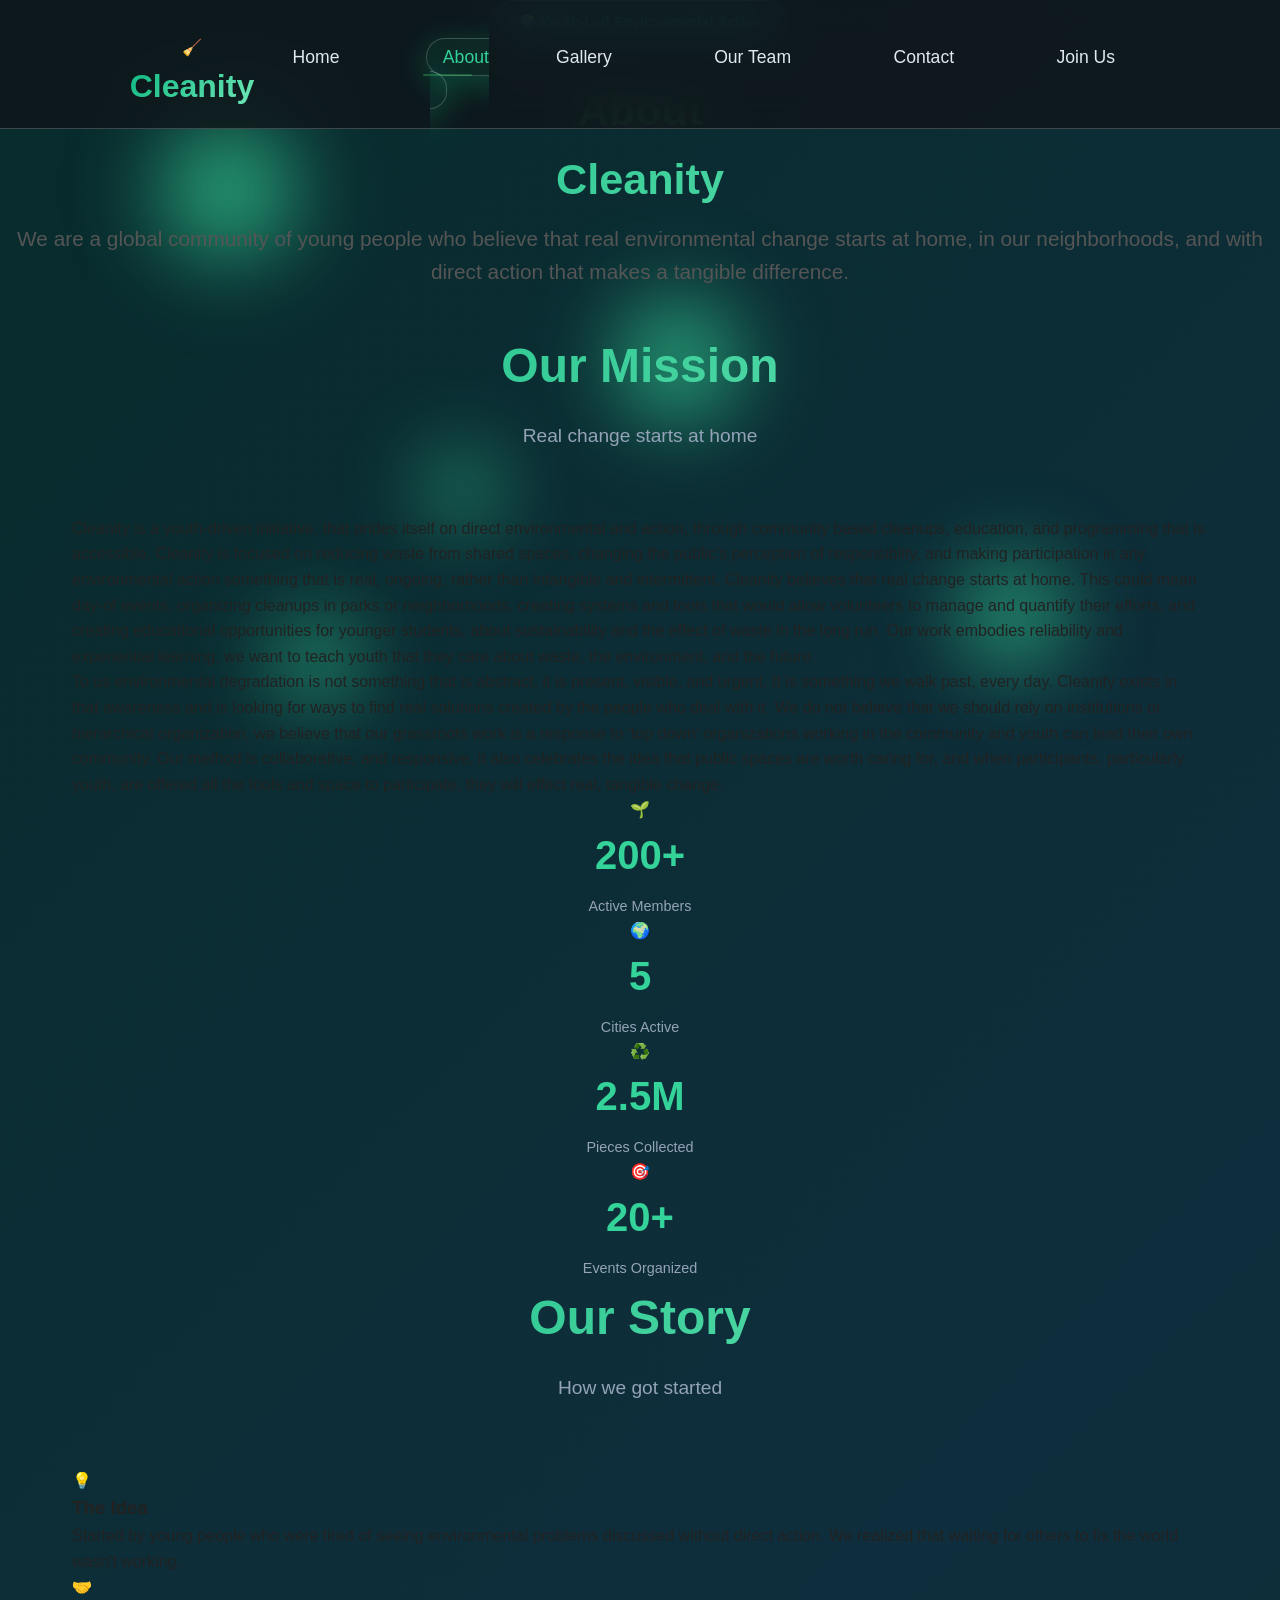
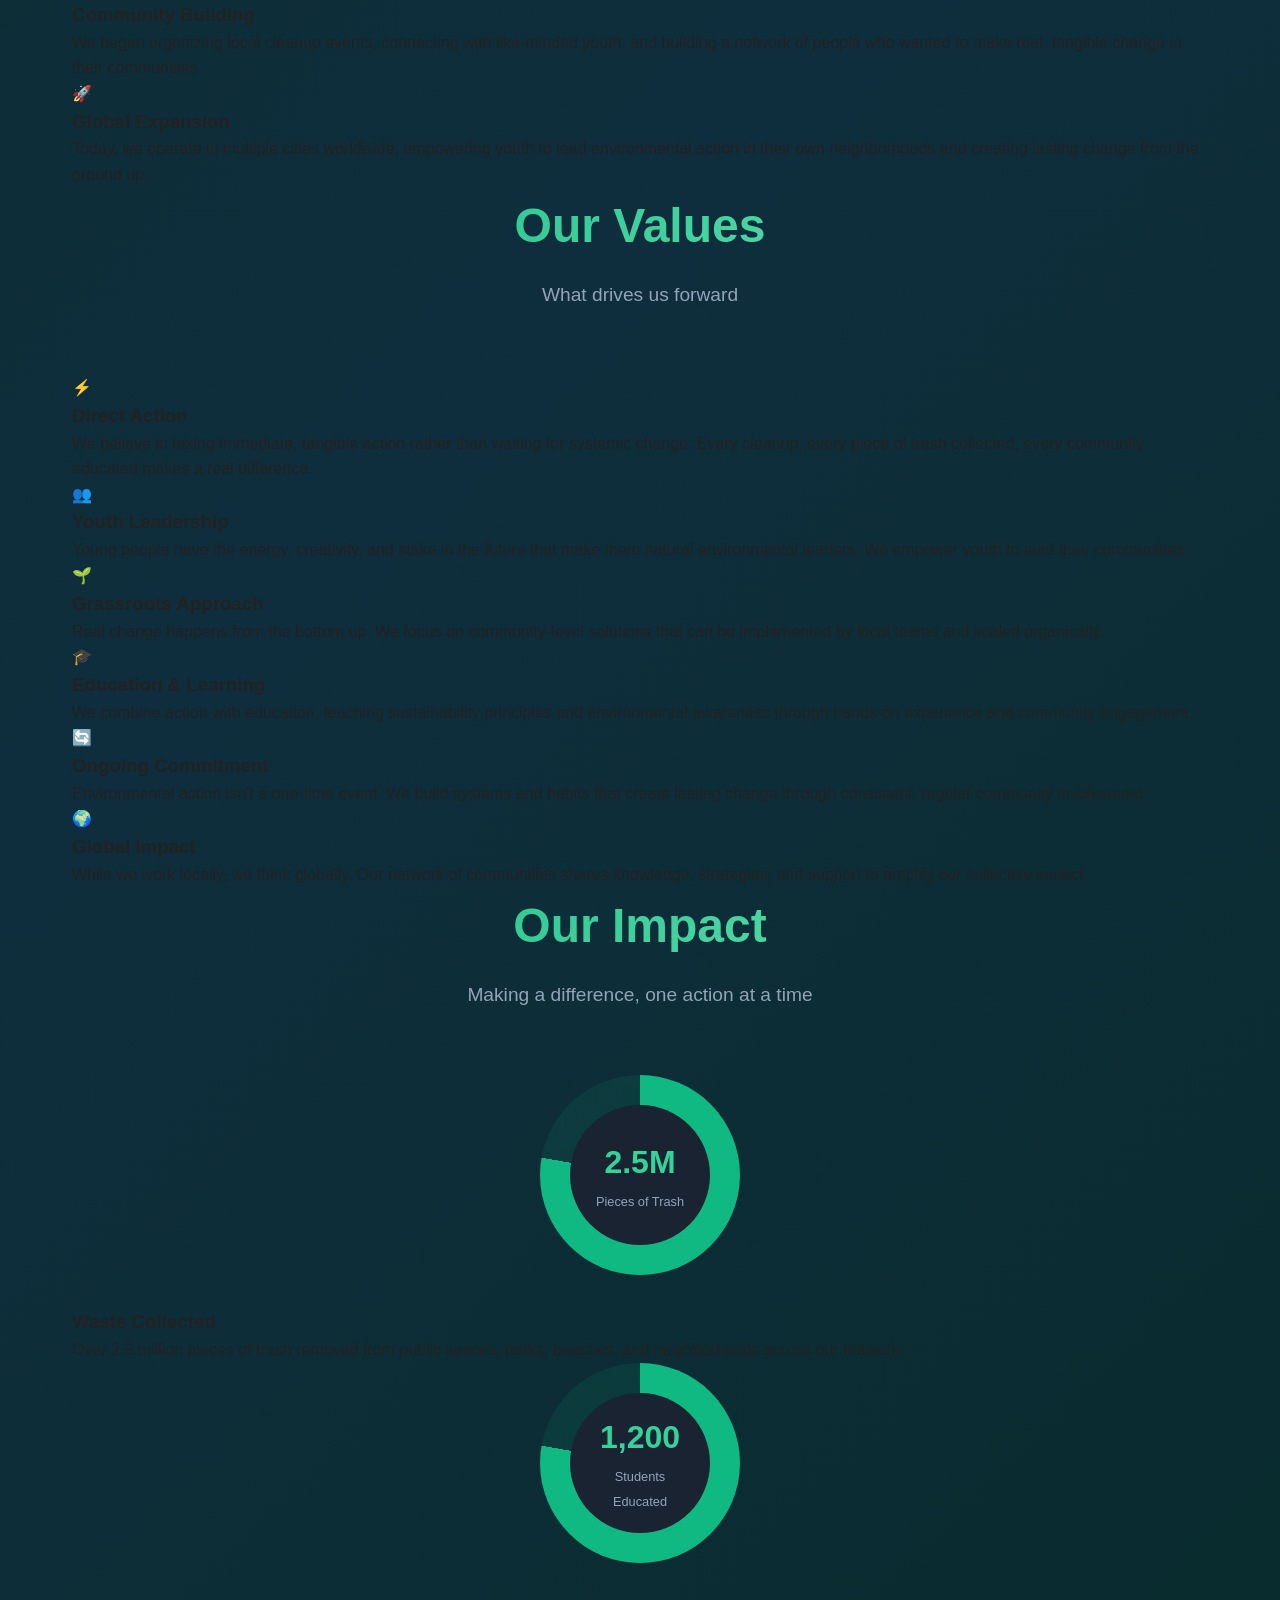
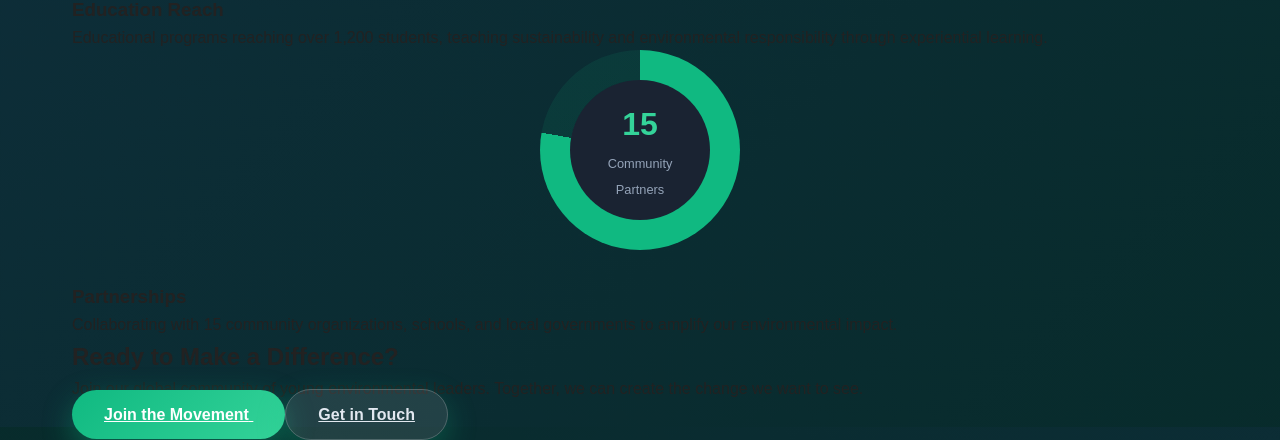
==== commit 8879317f: "dgfdfg" ====
--- a/about.html
+++ b/about.html
@@ -3,22 +3,34 @@
 <head>
     <meta charset="UTF-8">
     <meta name="viewport" content="width=device-width, initial-scale=1.0">
-    <title>About Us | Cleanity</title>
+    <title>About Us - Cleanity</title>
+    <link href="https://fonts.googleapis.com/css2?family=Inter:wght@300;400;500;600;700;800&display=swap" rel="stylesheet">
     <link rel="stylesheet" href="styles.css">
     <link rel="stylesheet" href="about.css">
 </head>
 <body>
+    <!-- Animated Background -->
+    <div class="background-animation">
+        <div class="floating-orb orb-1"></div>
+        <div class="floating-orb orb-2"></div>
+        <div class="floating-orb orb-3"></div>
+        <div class="floating-orb orb-4"></div>
+        <div class="floating-orb orb-5"></div>
+    </div>
+
+    <!-- Header -->
     <header class="glass-header">
         <nav class="nav-container">
             <div class="logo-container">
                 <div class="logo-animation">
-                    <img src="logo.jpeg" alt="Cleanity Logo" style="height:40px; width:40px; object-fit:cover; border-radius:50%; background:#fff;" />
+                    <div class="logo-broom">🧹</div>
+                    <span class="logo-text">Cleanity</span>
+                    <div class="logo-underline"></div>
                 </div>
             </div>
             <ul class="nav-menu">
                 <li><a href="index.html" class="nav-link">Home</a></li>
-                <li><a href="about.html" class="nav-link active">About Us</a></li>
-                <li><a href="about.html" class="nav-link">About Us</a></li>
+                <li><a href="about.html" class="nav-link active">About</a></li>
                 <li><a href="gallery.html" class="nav-link">Gallery</a></li>
                 <li><a href="team.html" class="nav-link">Our Team</a></li>
                 <li><a href="contact.html" class="nav-link">Contact</a></li>
@@ -31,38 +43,259 @@
             </div>
         </nav>
     </header>
-    <main class="about-container">
-        <section class="about-hero">
-            <h1>About Us</h1>
-            <p>Empowering youth for a cleaner, greener future.</p>
-        </section>
-        <section class="about-mission">
-            <h2>Our Mission</h2>
-            <p>Cleanity is a youth-driven initiative, that prides itself on direct environmental and action, through community based cleanups, education, and programming that is accessible. Cleanity is focused on reducing waste from shared spaces, changing the public's perception of responsiblity, and making participation in any environmental action something that is real, ongoing, rather than intangible and intermittent. Cleanity believes that real change starts at home. This could mean day-of events, organizing cleanups in parks or neighborhoods, creating systems and tools that would allow volunteers to manage and quantify their efforts, and creating educational opportunities for younger students, about sustainability and the effect of waste in the long run. Our work embodies reliability and experiential learning, we want to teach youth that they care about waste, the environment, and the future.</p>
-            <p>To us environmental degradation is not something that is abstract, it is present, visible, and urgent. It is something we walk past, every day. Cleanity exists in that awareness and is looking for ways to find real solutions created by the people who deal with it. We do not believe that we should rely on institutions or hierarchical organization, we believe that our grassroots work is a response to 'top down' organizations working in the community and youth can lead their own community. Our method is collaborative, and responsive, it also celebrates the idea that public spaces are worth caring for, and when participants, particularly youth, are offered all the tools and space to participate, they will effect real, tangible change.</p>
-        </section>
-        <section class="about-values">
-            <h2>Our Values</h2>
-            <ul>
-                <li><strong>Community:</strong> We believe in the power of collective action and local engagement.</li>
-                <li><strong>Education:</strong> We empower youth and communities through accessible learning.</li>
-                <li><strong>Responsibility:</strong> We foster a sense of ownership for our shared environment.</li>
-                <li><strong>Transparency:</strong> We are open about our methods, results, and goals.</li>
-                <li><strong>Inclusivity:</strong> Everyone is welcome to join and contribute.</li>
-            </ul>
-        </section>
-        <section class="about-vision">
-            <h2>Our Vision</h2>
-            <p>To create a world where every individual feels empowered and responsible for the environment, and where youth lead the way in sustainable action and innovation.</p>
-        </section>
-        <section class="about-history">
-            <h2>Our Story</h2>
-            <p>Founded by a group of passionate young people, Cleanity started as a small neighborhood cleanup and quickly grew into a movement. Our journey is defined by hands-on action, learning, and a commitment to making a real difference in our communities.</p>
-        </section>
-    </main>
-    <footer>
-        <p>&copy; 2024 Cleanity. All rights reserved.</p>
-    </footer>
+
+    <!-- About Hero Section -->
+    <section class="about-hero">
+        <div class="about-hero-container">
+            <div class="about-hero-content">
+                <div class="hero-badge">
+                    <span class="badge-text">🌍 Youth-Led Environmental Action</span>
+                </div>
+                <h1 class="about-hero-title">
+                    <span class="title-line">About</span>
+                    <span class="title-line title-accent">Cleanity</span>
+                </h1>
+                <p class="about-hero-description">
+                    We are a global community of young people who believe that real environmental change starts at home, 
+                    in our neighborhoods, and with direct action that makes a tangible difference.
+                </p>
+            </div>
+        </div>
+    </section>
+
+    <!-- Our Mission Section -->
+    <section class="mission-detailed-section">
+        <div class="section-container">
+            <div class="section-header">
+                <h2 class="section-title">Our Mission</h2>
+                <p class="section-subtitle">Real change starts at home</p>
+            </div>
+            <div class="mission-content">
+                <div class="mission-text-card">
+                    <p class="mission-paragraph">
+                        Cleanity is a youth-driven initiative, that prides itself on direct environmental and action, through community based cleanups, education, and programming that is accessible. Cleanity is focused on reducing waste from shared spaces, changing the public's perception of responsiblity, and making participation in any environmental action something that is real, ongoing, rather than intangible and intermittent. Cleanity believes that real change starts at home. This could mean day-of events, organizing cleanups in parks or neighborhoods, creating systems and tools that would allow volunteers to manage and quantify their efforts, and creating educational opportunities for younger students, about sustainability and the effect of waste in the long run. Our work embodies reliability and experiential learning, we want to teach youth that they care about waste, the environment, and the future.
+                    </p>
+                    <p class="mission-paragraph">
+                        To us environmental degradation is not something that is abstract, it is present, visible, and urgent. It is something we walk past, every day. Cleanity exists in that awareness and is looking for ways to find real solutions created by the people who deal with it. We do not believe that we should rely on institutions or hierarchical organization, we believe that our grassroots work is a response to 'top down' organizations working in the community and youth can lead their own community. Our method is collaborative, and responsive, it also celebrates the idea that public spaces are worth caring for, and when participants, particularly youth, are offered all the tools and space to participate, they will effect real, tangible change.
+                    </p>
+                </div>
+                <div class="mission-visual">
+                    <div class="mission-stats-card">
+                        <div class="stat-item">
+                            <div class="stat-icon">🌱</div>
+                            <div class="stat-number">200+</div>
+                            <div class="stat-label">Active Members</div>
+                        </div>
+                        <div class="stat-item">
+                            <div class="stat-icon">🌍</div>
+                            <div class="stat-number">5</div>
+                            <div class="stat-label">Cities Active</div>
+                        </div>
+                        <div class="stat-item">
+                            <div class="stat-icon">♻️</div>
+                            <div class="stat-number">2.5M</div>
+                            <div class="stat-label">Pieces Collected</div>
+                        </div>
+                        <div class="stat-item">
+                            <div class="stat-icon">🎯</div>
+                            <div class="stat-number">20+</div>
+                            <div class="stat-label">Events Organized</div>
+                        </div>
+                    </div>
+                </div>
+            </div>
+        </div>
+    </section>
+
+    <!-- Our Story Section -->
+    <section class="story-section">
+        <div class="section-container">
+            <div class="section-header">
+                <h2 class="section-title">Our Story</h2>
+                <p class="section-subtitle">How we got started</p>
+            </div>
+            <div class="story-content">
+                <div class="story-timeline">
+                    <div class="timeline-item">
+                        <div class="timeline-icon">💡</div>
+                        <div class="timeline-content">
+                            <h3 class="timeline-title">The Idea</h3>
+                            <p class="timeline-description">
+                                Started by young people who were tired of seeing environmental problems discussed without direct action. 
+                                We realized that waiting for others to fix the world wasn't working.
+                            </p>
+                        </div>
+                    </div>
+                    <div class="timeline-item">
+                        <div class="timeline-icon">🤝</div>
+                        <div class="timeline-content">
+                            <h3 class="timeline-title">Community Building</h3>
+                            <p class="timeline-description">
+                                We began organizing local cleanup events, connecting with like-minded youth, and building 
+                                a network of people who wanted to make real, tangible change in their communities.
+                            </p>
+                        </div>
+                    </div>
+                    <div class="timeline-item">
+                        <div class="timeline-icon">🚀</div>
+                        <div class="timeline-content">
+                            <h3 class="timeline-title">Global Expansion</h3>
+                            <p class="timeline-description">
+                                Today, we operate in multiple cities worldwide, empowering youth to lead environmental 
+                                action in their own neighborhoods and creating lasting change from the ground up.
+                            </p>
+                        </div>
+                    </div>
+                </div>
+            </div>
+        </div>
+    </section>
+
+    <!-- Our Values Section -->
+    <section class="values-section">
+        <div class="section-container">
+            <div class="section-header">
+                <h2 class="section-title">Our Values</h2>
+                <p class="section-subtitle">What drives us forward</p>
+            </div>
+            <div class="values-grid">
+                <div class="value-card">
+                    <div class="value-icon">⚡</div>
+                    <h3 class="value-title">Direct Action</h3>
+                    <p class="value-description">
+                        We believe in taking immediate, tangible action rather than waiting for systemic change. 
+                        Every cleanup, every piece of trash collected, every community educated makes a real difference.
+                    </p>
+                </div>
+                <div class="value-card">
+                    <div class="value-icon">👥</div>
+                    <h3 class="value-title">Youth Leadership</h3>
+                    <p class="value-description">
+                        Young people have the energy, creativity, and stake in the future that make them natural environmental leaders. 
+                        We empower youth to lead their communities.
+                    </p>
+                </div>
+                <div class="value-card">
+                    <div class="value-icon">🌱</div>
+                    <h3 class="value-title">Grassroots Approach</h3>
+                    <p class="value-description">
+                        Real change happens from the bottom up. We focus on community-level solutions that can be 
+                        implemented by local teams and scaled organically.
+                    </p>
+                </div>
+                <div class="value-card">
+                    <div class="value-icon">🎓</div>
+                    <h3 class="value-title">Education & Learning</h3>
+                    <p class="value-description">
+                        We combine action with education, teaching sustainability principles and environmental awareness 
+                        through hands-on experience and community engagement.
+                    </p>
+                </div>
+                <div class="value-card">
+                    <div class="value-icon">🔄</div>
+                    <h3 class="value-title">Ongoing Commitment</h3>
+                    <p class="value-description">
+                        Environmental action isn't a one-time event. We build systems and habits that create 
+                        lasting change through consistent, regular community involvement.
+                    </p>
+                </div>
+                <div class="value-card">
+                    <div class="value-icon">🌍</div>
+                    <h3 class="value-title">Global Impact</h3>
+                    <p class="value-description">
+                        While we work locally, we think globally. Our network of communities shares knowledge, 
+                        strategies, and support to amplify our collective impact.
+                    </p>
+                </div>
+            </div>
+        </div>
+    </section>
+
+    <!-- Impact Section -->
+    <section class="impact-section">
+        <div class="section-container">
+            <div class="section-header">
+                <h2 class="section-title">Our Impact</h2>
+                <p class="section-subtitle">Making a difference, one action at a time</p>
+            </div>
+            <div class="impact-content">
+                <div class="impact-grid">
+                    <div class="impact-card">
+                        <div class="impact-visual">
+                            <div class="impact-circle">
+                                <div class="circle-progress" data-progress="78"></div>
+                                <div class="circle-text">
+                                    <span class="circle-number">2.5M</span>
+                                    <span class="circle-label">Pieces of Trash</span>
+                                </div>
+                            </div>
+                        </div>
+                        <h3 class="impact-title">Waste Collected</h3>
+                        <p class="impact-description">
+                            Over 2.5 million pieces of trash removed from public spaces, parks, 
+                            beaches, and neighborhoods across our network.
+                        </p>
+                    </div>
+                    <div class="impact-card">
+                        <div class="impact-visual">
+                            <div class="impact-circle">
+                                <div class="circle-progress" data-progress="65"></div>
+                                <div class="circle-text">
+                                    <span class="circle-number">1,200</span>
+                                    <span class="circle-label">Students Educated</span>
+                                </div>
+                            </div>
+                        </div>
+                        <h3 class="impact-title">Education Reach</h3>
+                        <p class="impact-description">
+                            Educational programs reaching over 1,200 students, teaching sustainability 
+                            and environmental responsibility through experiential learning.
+                        </p>
+                    </div>
+                    <div class="impact-card">
+                        <div class="impact-visual">
+                            <div class="impact-circle">
+                                <div class="circle-progress" data-progress="85"></div>
+                                <div class="circle-text">
+                                    <span class="circle-number">15</span>
+                                    <span class="circle-label">Community Partners</span>
+                                </div>
+                            </div>
+                        </div>
+                        <h3 class="impact-title">Partnerships</h3>
+                        <p class="impact-description">
+                            Collaborating with 15 community organizations, schools, and local governments 
+                            to amplify our environmental impact.
+                        </p>
+                    </div>
+                </div>
+            </div>
+        </div>
+    </section>
+
+    <!-- Call to Action Section -->
+    <section class="cta-section">
+        <div class="section-container">
+            <div class="cta-content">
+                <h2 class="cta-title">Ready to Make a Difference?</h2>
+                <p class="cta-description">
+                    Join our global community of young environmental leaders. Together, we can create the change we want to see.
+                </p>
+                <div class="cta-buttons">
+                    <a href="join.html" class="btn btn-primary">
+                        <span>Join the Movement</span>
+                        <div class="btn-ripple"></div>
+                    </a>
+                    <a href="contact.html" class="btn btn-secondary">
+                        <span>Get in Touch</span>
+                        <div class="btn-ripple"></div>
+                    </a>
+                </div>
+            </div>
+        </div>
+    </section>
+
+    <script src="script.js"></script>
     <script src="about.js"></script>
 </body>
-</html> +</html>
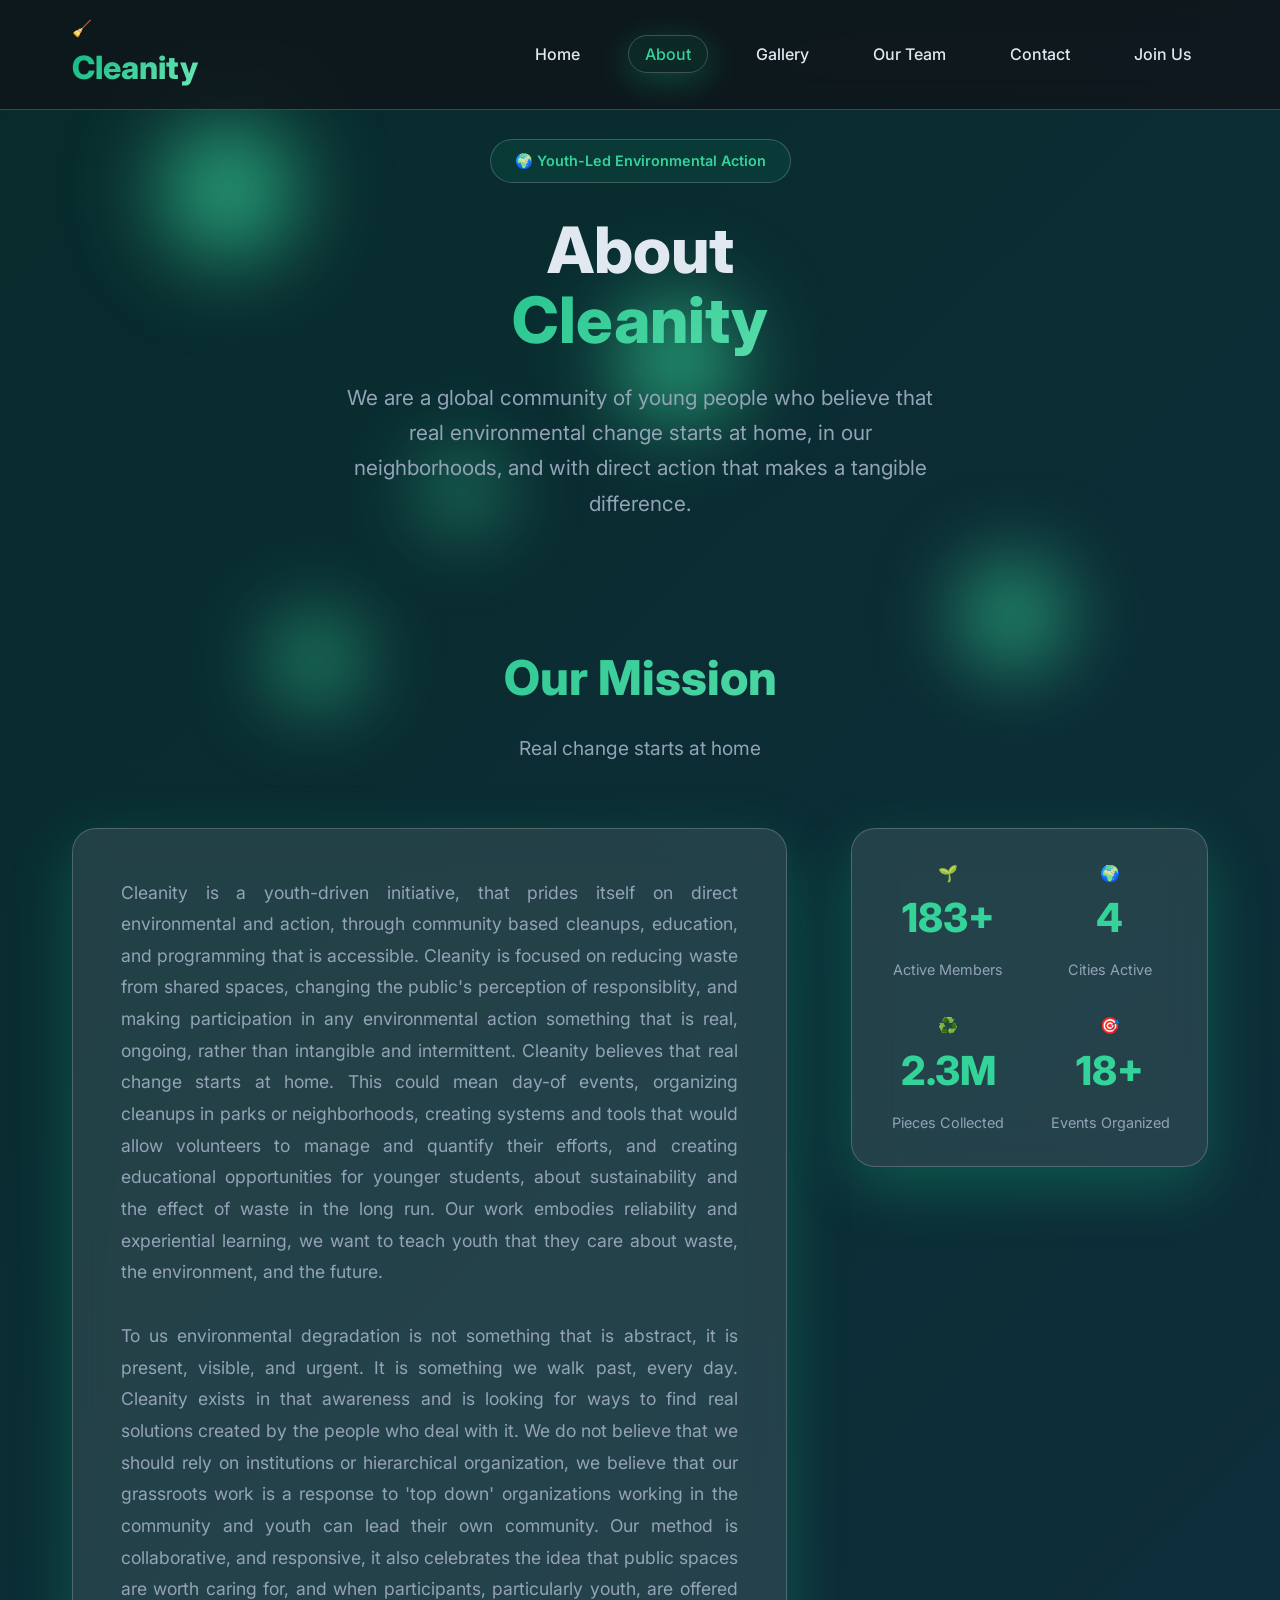
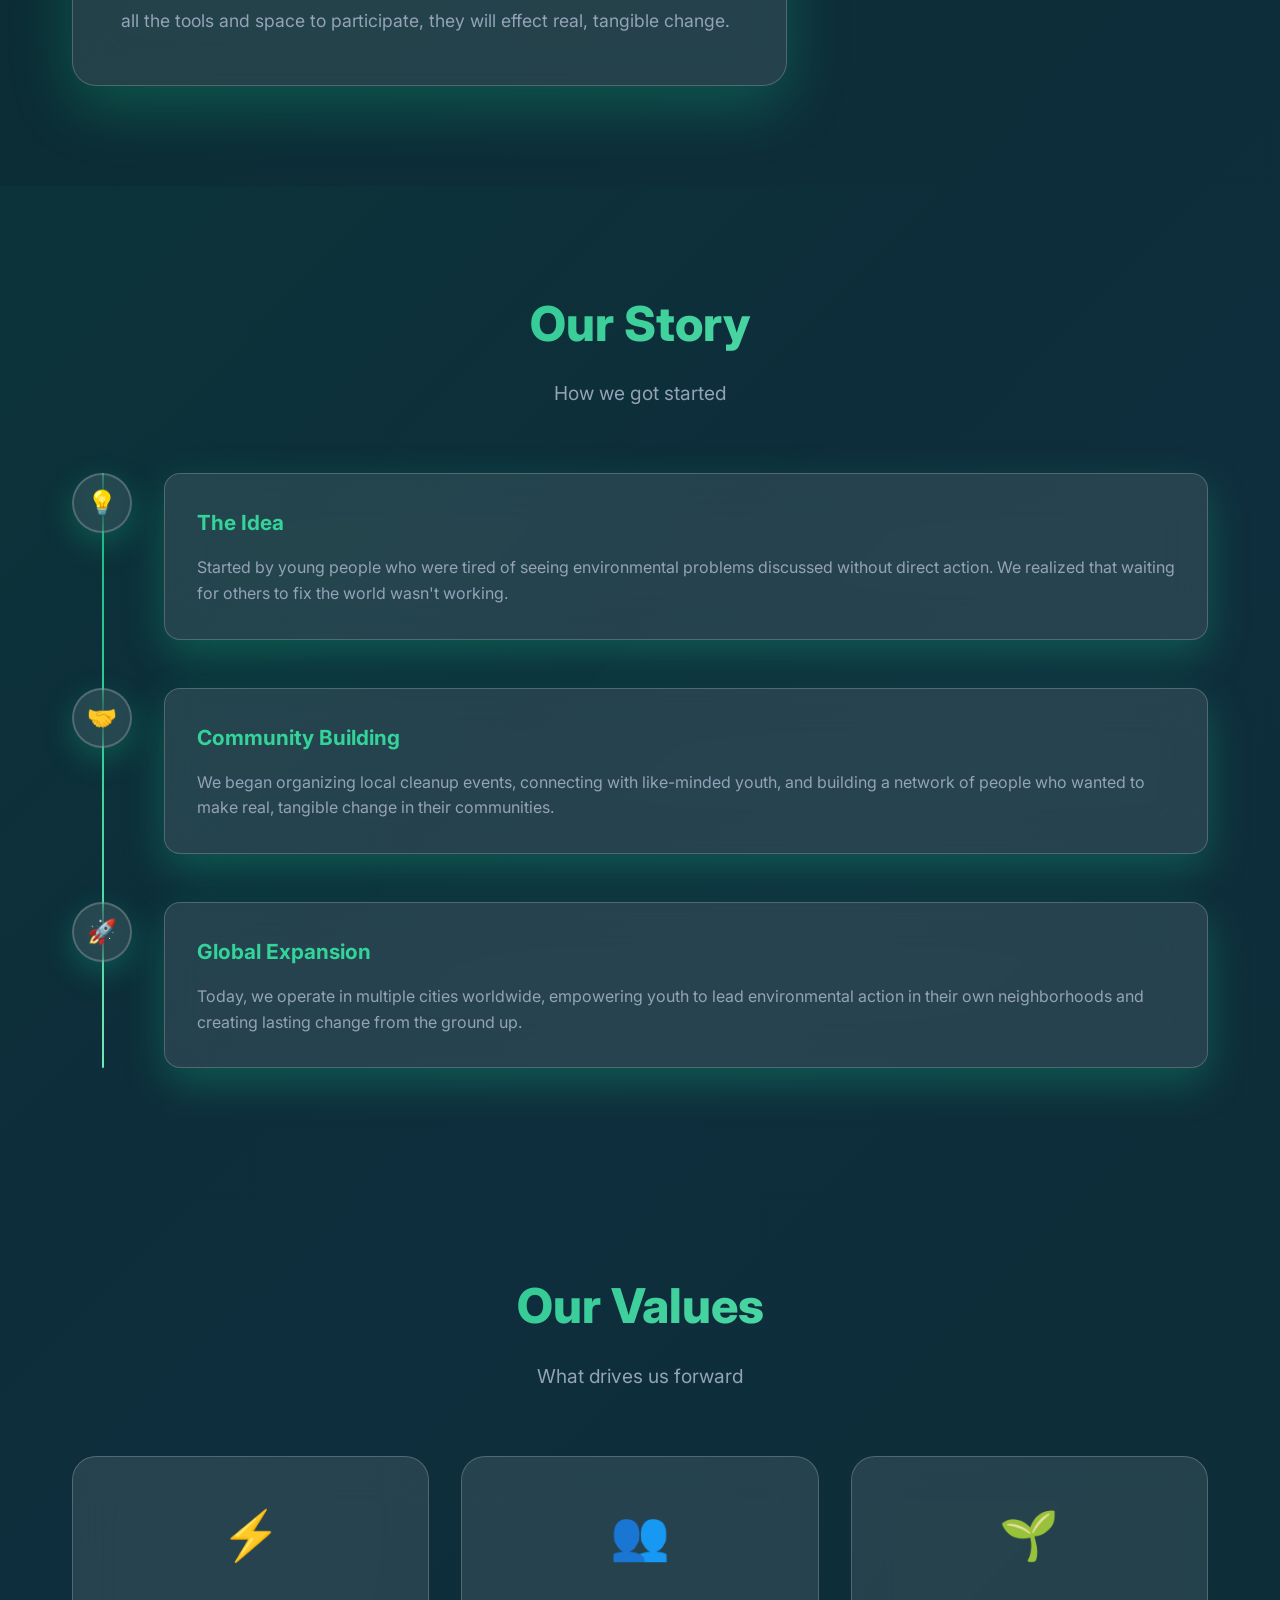
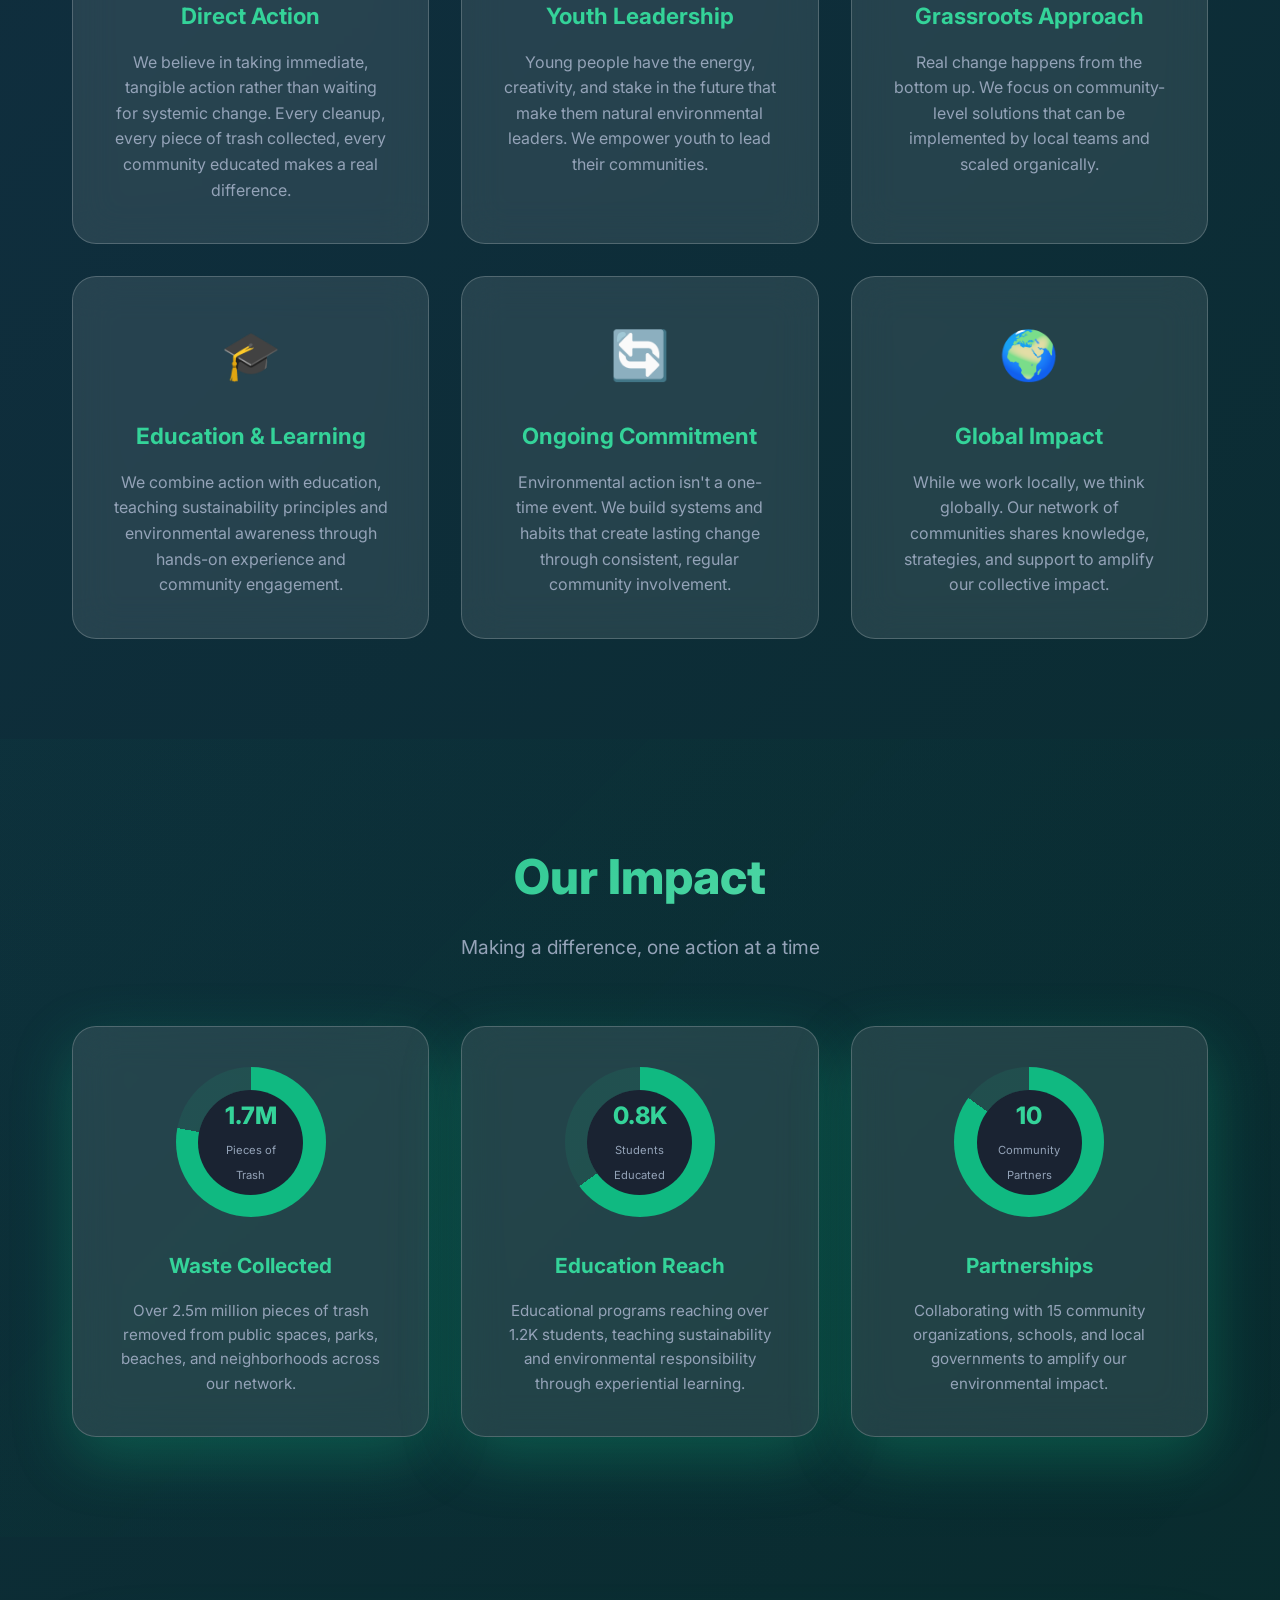
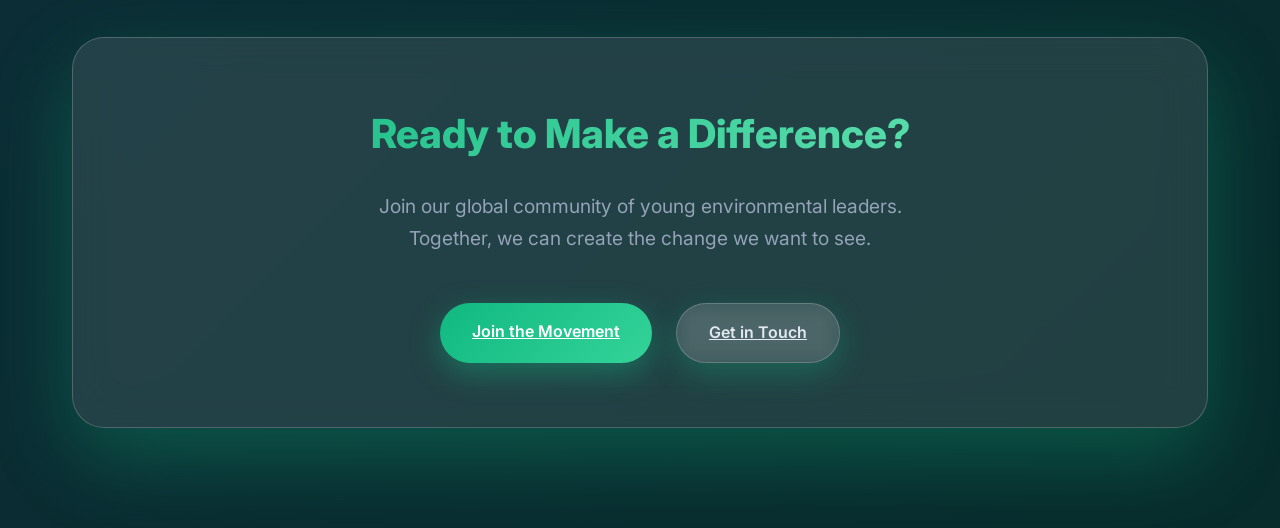
==== commit 7066fd83: "Add data management system with centralized stats tracking Co-authored-by: rumet892 <rumet892@gmail." ====
--- a/about.html
+++ b/about.html
@@ -83,22 +83,22 @@
                     <div class="mission-stats-card">
                         <div class="stat-item">
                             <div class="stat-icon">🌱</div>
-                            <div class="stat-number">200+</div>
+                            <div class="stat-number" data-stat="members">200+</div>
                             <div class="stat-label">Active Members</div>
                         </div>
                         <div class="stat-item">
                             <div class="stat-icon">🌍</div>
-                            <div class="stat-number">5</div>
+                            <div class="stat-number" data-stat="citiesActive">5</div>
                             <div class="stat-label">Cities Active</div>
                         </div>
                         <div class="stat-item">
                             <div class="stat-icon">♻️</div>
-                            <div class="stat-number">2.5M</div>
+                            <div class="stat-number" data-stat="trashCollected">2.5M</div>
                             <div class="stat-label">Pieces Collected</div>
                         </div>
                         <div class="stat-item">
                             <div class="stat-icon">🎯</div>
-                            <div class="stat-number">20+</div>
+                            <div class="stat-number" data-stat="eventsOrganized">20+</div>
                             <div class="stat-label">Events Organized</div>
                         </div>
                     </div>
@@ -225,14 +225,14 @@
                             <div class="impact-circle">
                                 <div class="circle-progress" data-progress="78"></div>
                                 <div class="circle-text">
-                                    <span class="circle-number">2.5M</span>
+                                    <span class="circle-number" data-stat="trashCollected">2.5M</span>
                                     <span class="circle-label">Pieces of Trash</span>
                                 </div>
                             </div>
                         </div>
                         <h3 class="impact-title">Waste Collected</h3>
                         <p class="impact-description">
-                            Over 2.5 million pieces of trash removed from public spaces, parks, 
+                            Over <span data-stat="trashCollected">2.5 million</span> pieces of trash removed from public spaces, parks, 
                             beaches, and neighborhoods across our network.
                         </p>
                     </div>
@@ -241,14 +241,14 @@
                             <div class="impact-circle">
                                 <div class="circle-progress" data-progress="65"></div>
                                 <div class="circle-text">
-                                    <span class="circle-number">1,200</span>
+                                    <span class="circle-number" data-stat="studentsEducated">1,200</span>
                                     <span class="circle-label">Students Educated</span>
                                 </div>
                             </div>
                         </div>
                         <h3 class="impact-title">Education Reach</h3>
                         <p class="impact-description">
-                            Educational programs reaching over 1,200 students, teaching sustainability 
+                            Educational programs reaching over <span data-stat="studentsEducated">1,200</span> students, teaching sustainability 
                             and environmental responsibility through experiential learning.
                         </p>
                     </div>
@@ -257,14 +257,14 @@
                             <div class="impact-circle">
                                 <div class="circle-progress" data-progress="85"></div>
                                 <div class="circle-text">
-                                    <span class="circle-number">15</span>
+                                    <span class="circle-number" data-stat="communityPartners">15</span>
                                     <span class="circle-label">Community Partners</span>
                                 </div>
                             </div>
                         </div>
                         <h3 class="impact-title">Partnerships</h3>
                         <p class="impact-description">
-                            Collaborating with 15 community organizations, schools, and local governments 
+                            Collaborating with <span data-stat="communityPartners">15</span> community organizations, schools, and local governments 
                             to amplify our environmental impact.
                         </p>
                     </div>
--- a/styles.css
+++ b/styles.css
@@ -820,4 +820,125 @@
         flex-direction: column;
         gap: 1rem;
     }
+}
+
+/* Data Management Modal Styles */
+.data-management-card {
+    max-width: 800px;
+    width: 100%;
+}
+
+.data-management-form .form-section {
+    margin-bottom: 2rem;
+}
+
+.data-management-form .form-section:last-of-type {
+    margin-bottom: 0;
+}
+
+.data-management-form .section-title {
+    color: var(--primary-green);
+    font-size: 1.2rem;
+    font-weight: 600;
+    margin-bottom: 1.5rem;
+    display: flex;
+    align-items: center;
+    gap: 0.5rem;
+}
+
+.data-management-form .section-title::before {
+    content: "📊";
+    font-size: 1rem;
+}
+
+.data-management-form .form-row {
+    display: grid;
+    grid-template-columns: 1fr 1fr;
+    gap: 1.5rem;
+    margin-bottom: 1.5rem;
+}
+
+.data-management-form .form-group {
+    position: relative;
+}
+
+.data-management-form .form-label {
+    display: block;
+    color: var(--dark-text-secondary);
+    font-size: 0.9rem;
+    font-weight: 500;
+    margin-bottom: 0.5rem;
+    transition: color 0.3s ease;
+}
+
+.data-management-form .form-input {
+    width: 100%;
+    padding: 0.75rem 0;
+    background: transparent;
+    border: none;
+    border-bottom: 2px solid var(--glass-border);
+    color: var(--dark-text);
+    font-size: 1rem;
+    transition: all 0.3s ease;
+    outline: none;
+}
+
+.data-management-form .form-input:focus {
+    border-bottom-color: var(--primary-green);
+}
+
+.data-management-form .form-input:focus + .input-underline {
+    width: 100%;
+}
+
+.data-management-form .input-underline {
+    position: absolute;
+    bottom: 0;
+    left: 0;
+    height: 2px;
+    width: 0;
+    background: linear-gradient(90deg, var(--primary-green), var(--primary-green-light));
+    transition: width 0.3s ease;
+}
+
+.data-management-form .form-actions {
+    display: flex;
+    justify-content: flex-end;
+    gap: 1rem;
+    padding-top: 2rem;
+    border-top: 1px solid var(--glass-border);
+    margin-top: 2rem;
+}
+
+/* Animation for success notification */
+@keyframes slideInRight {
+    from {
+        transform: translateX(100%);
+        opacity: 0;
+    }
+    to {
+        transform: translateX(0);
+        opacity: 1;
+    }
+}
+
+/* Responsive adjustments for data management modal */
+@media (max-width: 768px) {
+    .data-management-card {
+        margin: 1rem;
+        max-width: calc(100% - 2rem);
+    }
+    
+    .data-management-form .form-row {
+        grid-template-columns: 1fr;
+        gap: 1rem;
+    }
+    
+    .data-management-form .form-actions {
+        flex-direction: column-reverse;
+    }
+    
+    .data-management-form .form-actions .btn {
+        width: 100%;
+    }
 }
--- a/about.css
+++ b/about.css
@@ -1,145 +1,530 @@
-body {
-    background: #f8f9fa;
-    color: #222;
-    font-family: 'Segoe UI', Arial, sans-serif;
-    margin: 0;
-    padding: 0;
-}
-
-.logo-link {
-    display: inline-block;
-    vertical-align: middle;
-    margin-right: 1.5rem;
-}
-.logo-img {
-    height: 44px;
-    width: auto;
-    border-radius: 8px;
-    vertical-align: middle;
-    box-shadow: 0 2px 8px rgba(44,62,80,0.08);
-}
-header {
-    display: flex;
-    flex-direction: column;
-    align-items: center;
-    background: #fff;
-    border-bottom: 1px solid #e0e0e0;
-    padding-top: 1.2rem;
-}
-.logo-link {
-    margin-bottom: 0.7rem;
-}
-header nav {
+/* About Page Specific Styles */
+
+/* About Hero Section */
+.about-hero {
+    min-height: 60vh;
     display: flex;
     align-items: center;
     justify-content: center;
-    background: none;
-    border: none;
-    padding: 0 0 1rem 0;
+    padding-top: 120px;
+    position: relative;
+}
+
+.about-hero-container {
+    max-width: var(--container-max-width);
+    margin: 0 auto;
+    padding: 0 2rem;
     text-align: center;
-    gap: 0.2rem;
-}
-header nav a {
-    color: #2a7a4b;
-    text-decoration: none;
-    margin: 0 1.2rem;
-    font-weight: 500;
+}
+
+.about-hero-content {
+    animation: fadeInUp 1s ease-out;
+}
+
+.about-hero-title {
+    font-size: 4rem;
+    font-weight: 800;
+    line-height: 1.1;
+    margin-bottom: 1.5rem;
+}
+
+.about-hero-description {
+    font-size: 1.3rem;
+    color: var(--dark-text-secondary);
+    max-width: 600px;
+    margin: 0 auto;
+    line-height: 1.7;
+}
+
+/* Mission Detailed Section */
+.mission-detailed-section {
+    padding: 100px 0;
+    position: relative;
+}
+
+.mission-content {
+    display: grid;
+    grid-template-columns: 2fr 1fr;
+    gap: 4rem;
+    align-items: start;
+    margin-top: 3rem;
+}
+
+.mission-text-card {
+    background: var(--glass-bg);
+    backdrop-filter: blur(20px);
+    border: 1px solid var(--glass-border);
+    border-radius: 24px;
+    padding: 3rem;
+    box-shadow: 0 20px 60px var(--glass-shadow);
+    position: relative;
+    overflow: hidden;
+}
+
+.mission-text-card::before {
+    content: '';
+    position: absolute;
+    top: 0;
+    left: -100%;
+    width: 100%;
+    height: 100%;
+    background: linear-gradient(90deg, transparent, rgba(255, 255, 255, 0.1), transparent);
+    animation: shimmer 3s infinite;
+}
+
+.mission-paragraph {
     font-size: 1.1rem;
-    transition: color 0.2s;
-    position: relative;
-    padding-bottom: 4px;
-}
-header nav a.active, header nav a:hover {
-    color: #1e5631;
-}
-header nav a.active::after {
+    line-height: 1.8;
+    color: var(--dark-text-secondary);
+    margin-bottom: 2rem;
+    text-align: justify;
+}
+
+.mission-paragraph:last-child {
+    margin-bottom: 0;
+}
+
+.mission-visual {
+    display: flex;
+    flex-direction: column;
+    gap: 2rem;
+}
+
+.mission-stats-card {
+    background: var(--glass-bg);
+    backdrop-filter: blur(20px);
+    border: 1px solid var(--glass-border);
+    border-radius: 24px;
+    padding: 2rem;
+    box-shadow: 0 20px 60px var(--glass-shadow);
+    display: grid;
+    grid-template-columns: 1fr 1fr;
+    gap: 2rem;
+}
+
+/* Story Section */
+.story-section {
+    padding: 100px 0;
+    background: linear-gradient(135deg, rgba(16, 185, 129, 0.05) 0%, transparent 50%);
+}
+
+.story-timeline {
+    display: flex;
+    flex-direction: column;
+    gap: 3rem;
+    margin-top: 3rem;
+    position: relative;
+}
+
+.story-timeline::before {
     content: '';
+    position: absolute;
+    left: 30px;
+    top: 0;
+    bottom: 0;
+    width: 2px;
+    background: linear-gradient(to bottom, var(--primary-green), var(--accent-green));
+    border-radius: 1px;
+}
+
+.timeline-item {
+    display: flex;
+    align-items: flex-start;
+    gap: 2rem;
+    position: relative;
+}
+
+.timeline-icon {
+    width: 60px;
+    height: 60px;
+    background: var(--glass-bg);
+    backdrop-filter: blur(20px);
+    border: 2px solid var(--glass-border);
+    border-radius: 50%;
+    display: flex;
+    align-items: center;
+    justify-content: center;
+    font-size: 1.5rem;
+    position: relative;
+    z-index: 2;
+    box-shadow: 0 10px 30px var(--glass-shadow);
+}
+
+.timeline-content {
+    flex: 1;
+    background: var(--glass-bg);
+    backdrop-filter: blur(20px);
+    border: 1px solid var(--glass-border);
+    border-radius: 16px;
+    padding: 2rem;
+    box-shadow: 0 15px 40px var(--glass-shadow);
+    transition: all 0.3s ease;
+}
+
+.timeline-content:hover {
+    transform: translateY(-5px);
+    box-shadow: 0 25px 60px var(--glass-shadow);
+}
+
+.timeline-title {
+    font-size: 1.3rem;
+    font-weight: 700;
+    color: var(--primary-green-light);
+    margin-bottom: 1rem;
+}
+
+.timeline-description {
+    color: var(--dark-text-secondary);
+    line-height: 1.6;
+}
+
+/* Values Section */
+.values-section {
+    padding: 100px 0;
+}
+
+.values-grid {
+    display: grid;
+    grid-template-columns: repeat(auto-fit, minmax(350px, 1fr));
+    gap: 2rem;
+    margin-top: 3rem;
+}
+
+.value-card {
+    background: var(--glass-bg);
+    backdrop-filter: blur(20px);
+    border: 1px solid var(--glass-border);
+    border-radius: 24px;
+    padding: 2.5rem;
+    text-align: center;
+    transition: all 0.3s ease;
+    position: relative;
+    overflow: hidden;
+}
+
+.value-card:hover {
+    transform: translateY(-10px);
+    box-shadow: 0 30px 60px var(--glass-shadow);
+}
+
+.value-card::before {
+    content: '';
+    position: absolute;
+    top: -50%;
+    left: -50%;
+    width: 200%;
+    height: 200%;
+    background: radial-gradient(circle, var(--surface-green) 0%, transparent 70%);
+    opacity: 0;
+    transition: opacity 0.3s ease;
+}
+
+.value-card:hover::before {
+    opacity: 1;
+}
+
+.value-icon {
+    font-size: 3rem;
+    margin-bottom: 1.5rem;
     display: block;
+    position: relative;
+    z-index: 1;
+}
+
+.value-title {
+    font-size: 1.4rem;
+    font-weight: 700;
+    margin-bottom: 1rem;
+    color: var(--primary-green-light);
+    position: relative;
+    z-index: 1;
+}
+
+.value-description {
+    color: var(--dark-text-secondary);
+    line-height: 1.6;
+    position: relative;
+    z-index: 1;
+}
+
+/* Impact Section */
+.impact-section {
+    padding: 100px 0;
+    background: linear-gradient(135deg, rgba(16, 185, 129, 0.03) 0%, transparent 100%);
+}
+
+.impact-grid {
+    display: grid;
+    grid-template-columns: repeat(auto-fit, minmax(300px, 1fr));
+    gap: 2rem;
+    margin-top: 3rem;
+}
+
+.impact-card {
+    background: var(--glass-bg);
+    backdrop-filter: blur(20px);
+    border: 1px solid var(--glass-border);
+    border-radius: 24px;
+    padding: 2.5rem;
+    text-align: center;
+    transition: all 0.3s ease;
+    box-shadow: 0 20px 60px var(--glass-shadow);
+}
+
+.impact-card:hover {
+    transform: translateY(-10px);
+    box-shadow: 0 30px 80px var(--glass-shadow);
+}
+
+.impact-visual {
+    margin-bottom: 2rem;
+}
+
+.impact-circle {
+    position: relative;
+    width: 150px;
+    height: 150px;
     margin: 0 auto;
-    width: 60%;
-    border-bottom: 2.5px solid #1e5631;
-    border-radius: 2px;
-    margin-top: 2px;
-}
-
-.about-container {
-    max-width: 900px;
-    margin: 2.5rem auto 2rem auto;
-    background: #fff;
-    border-radius: 12px;
-    box-shadow: 0 2px 12px rgba(44, 62, 80, 0.07);
-    padding: 2.5rem 2rem 2rem 2rem;
-}
-
-.about-hero {
+}
+
+.impact-circle .circle-progress {
+    width: 100%;
+    height: 100%;
+    border-radius: 50%;
+    background: conic-gradient(
+        var(--primary-green) 0deg 280deg,
+        var(--surface-green) 280deg 360deg
+    );
+    display: flex;
+    align-items: center;
+    justify-content: center;
+    animation: impactSpin 2s ease-out;
+}
+
+.impact-circle .circle-progress::before {
+    content: '';
+    width: 70%;
+    height: 70%;
+    background: var(--dark-surface);
+    border-radius: 50%;
+    backdrop-filter: blur(10px);
+}
+
+.impact-circle .circle-text {
+    position: absolute;
+    top: 50%;
+    left: 50%;
+    transform: translate(-50%, -50%);
     text-align: center;
-    margin-bottom: 2.5rem;
-}
-.about-hero h1 {
-    font-size: 2.7rem;
-    color: #2a7a4b;
-    margin-bottom: 0.5rem;
-}
-.about-hero p {
+}
+
+.impact-circle .circle-number {
+    font-size: 1.5rem;
+    font-weight: 800;
+    color: var(--primary-green-light);
+    display: block;
+}
+
+.impact-circle .circle-label {
+    font-size: 0.7rem;
+    color: var(--dark-text-secondary);
+    margin-top: 0.3rem;
+}
+
+.impact-title {
     font-size: 1.3rem;
-    color: #555;
-}
-
-.about-mission, .about-values, .about-vision, .about-history {
-    margin-bottom: 2.2rem;
-}
-.about-mission h2, .about-values h2, .about-vision h2, .about-history h2 {
-    color: #1e5631;
-    font-size: 2rem;
-    margin-bottom: 0.7rem;
-}
-.about-mission p, .about-vision p, .about-history p {
-    font-size: 1.08rem;
-    color: #333;
+    font-weight: 700;
+    color: var(--primary-green-light);
+    margin-bottom: 1rem;
+}
+
+.impact-description {
+    color: var(--dark-text-secondary);
+    line-height: 1.6;
+    font-size: 0.95rem;
+}
+
+@keyframes impactSpin {
+    0% {
+        background: conic-gradient(
+            var(--primary-green) 0deg 0deg,
+            var(--surface-green) 0deg 360deg
+        );
+    }
+    100% {
+        background: conic-gradient(
+            var(--primary-green) 0deg 280deg,
+            var(--surface-green) 280deg 360deg
+        );
+    }
+}
+
+/* Call to Action Section */
+.cta-section {
+    padding: 100px 0;
+    position: relative;
+}
+
+.cta-content {
+    text-align: center;
+    background: var(--glass-bg);
+    backdrop-filter: blur(20px);
+    border: 1px solid var(--glass-border);
+    border-radius: 32px;
+    padding: 4rem;
+    box-shadow: 0 30px 80px var(--glass-shadow);
+    position: relative;
+    overflow: hidden;
+}
+
+.cta-content::before {
+    content: '';
+    position: absolute;
+    top: 0;
+    left: -100%;
+    width: 100%;
+    height: 100%;
+    background: linear-gradient(90deg, transparent, rgba(255, 255, 255, 0.1), transparent);
+    animation: shimmer 4s infinite;
+}
+
+.cta-title {
+    font-size: 2.5rem;
+    font-weight: 800;
+    margin-bottom: 1.5rem;
+    background: linear-gradient(135deg, var(--primary-green), var(--accent-green));
+    -webkit-background-clip: text;
+    -webkit-text-fill-color: transparent;
+    background-clip: text;
+}
+
+.cta-description {
+    font-size: 1.2rem;
+    color: var(--dark-text-secondary);
+    margin-bottom: 3rem;
+    max-width: 600px;
+    margin-left: auto;
+    margin-right: auto;
     line-height: 1.7;
 }
-.about-values ul {
-    list-style: disc inside;
-    padding-left: 1.2rem;
-}
-.about-values li {
-    font-size: 1.08rem;
-    margin-bottom: 0.5rem;
-    color: #2a7a4b;
-}
-.about-values li strong {
-    color: #1e5631;
-}
-
-footer {
-    text-align: center;
-    padding: 1.2rem 0 0.7rem 0;
-    color: #888;
-    font-size: 1rem;
-    background: none;
-    border-top: 1px solid #e0e0e0;
-    margin-top: 2rem;
-}
-
-@media (max-width: 600px) {
-    .about-container {
-        padding: 1.2rem 0.5rem;
-    }
-    .about-hero h1 {
+
+.cta-buttons {
+    display: flex;
+    gap: 1.5rem;
+    justify-content: center;
+    flex-wrap: wrap;
+}
+
+/* Responsive Design for About Page */
+@media (max-width: 768px) {
+    .about-hero-title {
+        font-size: 2.5rem;
+    }
+    
+    .about-hero-description {
+        font-size: 1.1rem;
+    }
+    
+    .mission-content {
+        grid-template-columns: 1fr;
+        gap: 2rem;
+    }
+    
+    .mission-stats-card {
+        grid-template-columns: 1fr;
+        gap: 1.5rem;
+    }
+    
+    .timeline-item {
+        flex-direction: column;
+        align-items: center;
+        text-align: center;
+    }
+    
+    .story-timeline::before {
+        display: none;
+    }
+    
+    .values-grid {
+        grid-template-columns: 1fr;
+    }
+    
+    .impact-grid {
+        grid-template-columns: 1fr;
+    }
+    
+    .cta-content {
+        padding: 2.5rem 1.5rem;
+    }
+    
+    .cta-title {
         font-size: 2rem;
     }
-    .about-mission h2, .about-values h2, .about-vision h2, .about-history h2 {
-        font-size: 1.3rem;
-    }
-    .logo-img {
-        height: 32px;
-    }
-    header nav {
-        flex-wrap: wrap;
-        gap: 0.1rem;
-    }
-    header nav a {
-        margin: 0 0.5rem;
+    
+    .cta-buttons {
+        flex-direction: column;
+        align-items: center;
+        gap: 1rem;
+    }
+}
+
+@media (max-width: 480px) {
+    .about-hero-title {
+        font-size: 2rem;
+    }
+    
+    .mission-text-card {
+        padding: 2rem 1.5rem;
+    }
+    
+    .mission-paragraph {
         font-size: 1rem;
-    }
-} +        text-align: left;
+    }
+    
+    .timeline-content {
+        padding: 1.5rem;
+    }
+    
+    .value-card {
+        padding: 2rem 1.5rem;
+    }
+    
+    .impact-card {
+        padding: 2rem 1.5rem;
+    }
+}
+
+/* Additional Animation Classes */
+.fade-in-on-scroll {
+    opacity: 0;
+    transform: translateY(30px);
+    transition: all 0.6s ease;
+}
+
+.fade-in-on-scroll.visible {
+    opacity: 1;
+    transform: translateY(0);
+}
+
+.slide-in-left {
+    opacity: 0;
+    transform: translateX(-50px);
+    transition: all 0.6s ease;
+}
+
+.slide-in-left.visible {
+    opacity: 1;
+    transform: translateX(0);
+}
+
+.slide-in-right {
+    opacity: 0;
+    transform: translateX(50px);
+    transition: all 0.6s ease;
+}
+
+.slide-in-right.visible {
+    opacity: 1;
+    transform: translateX(0);
+}
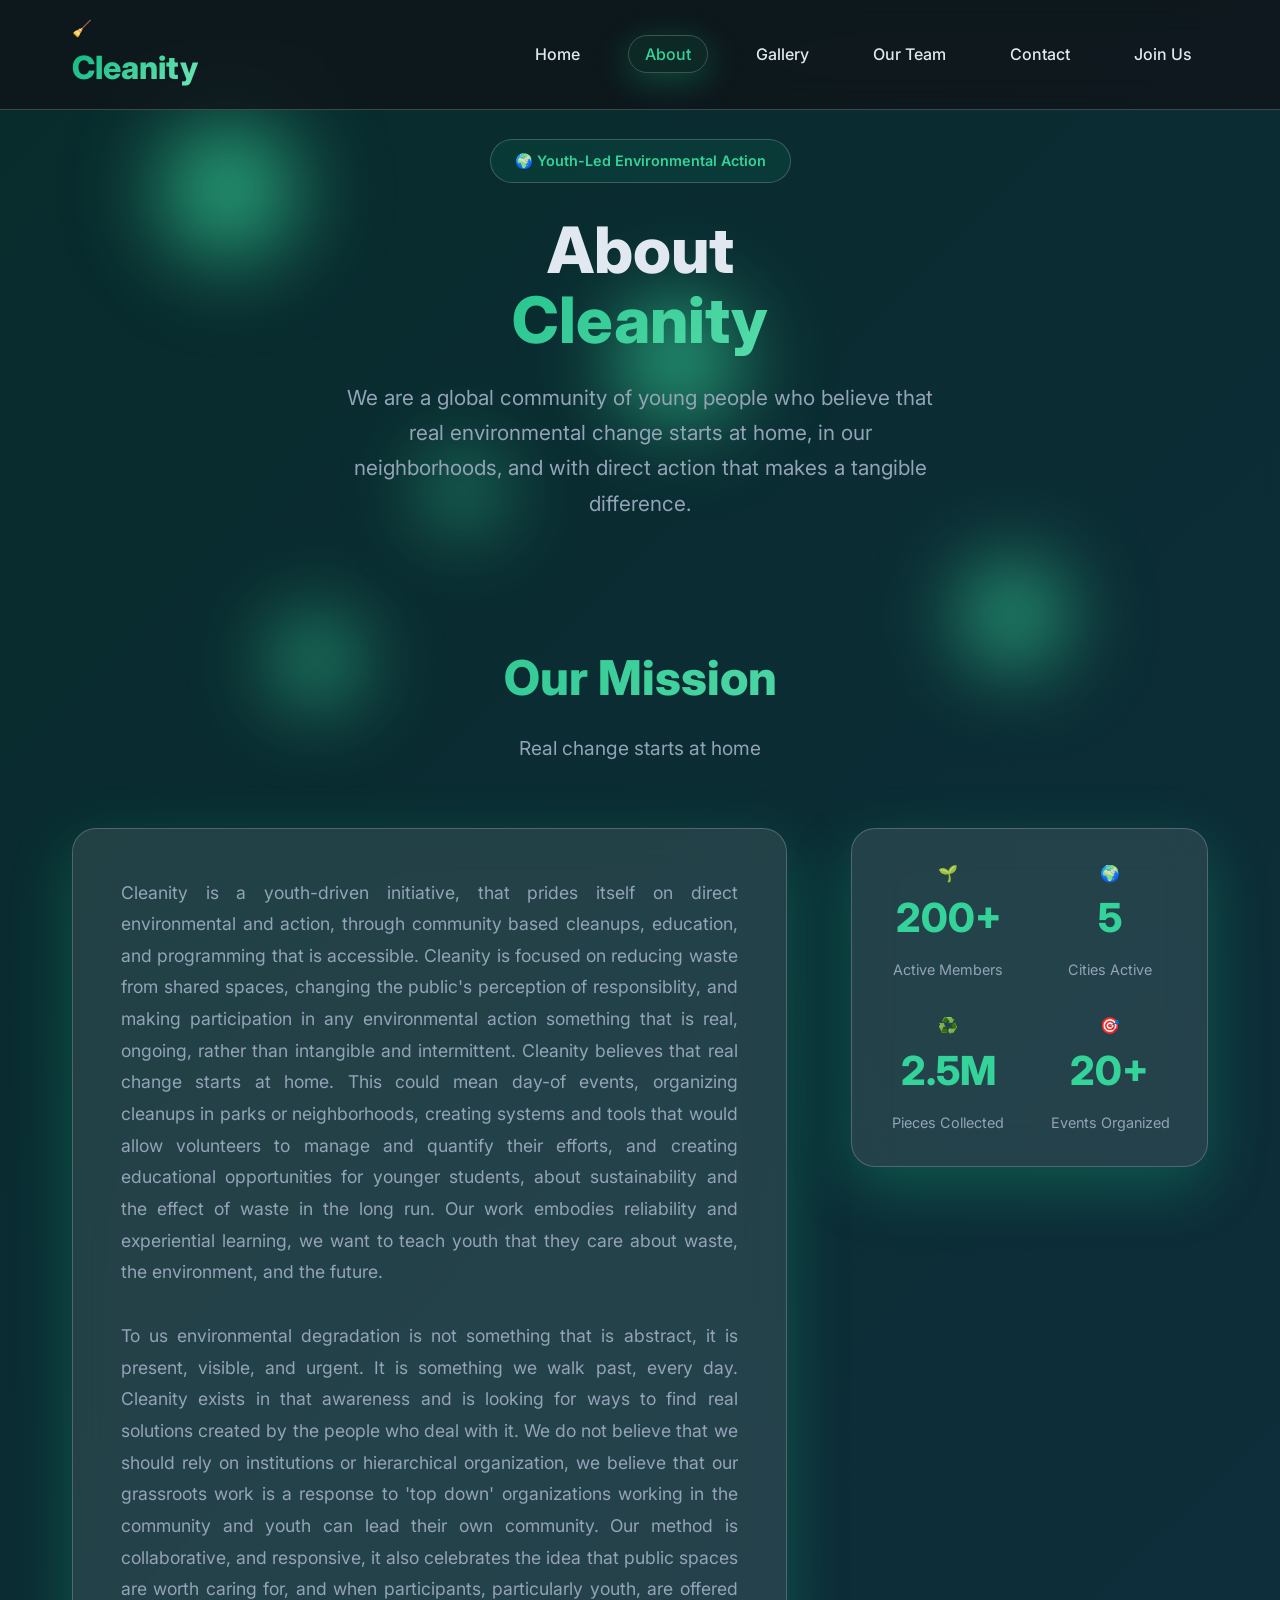
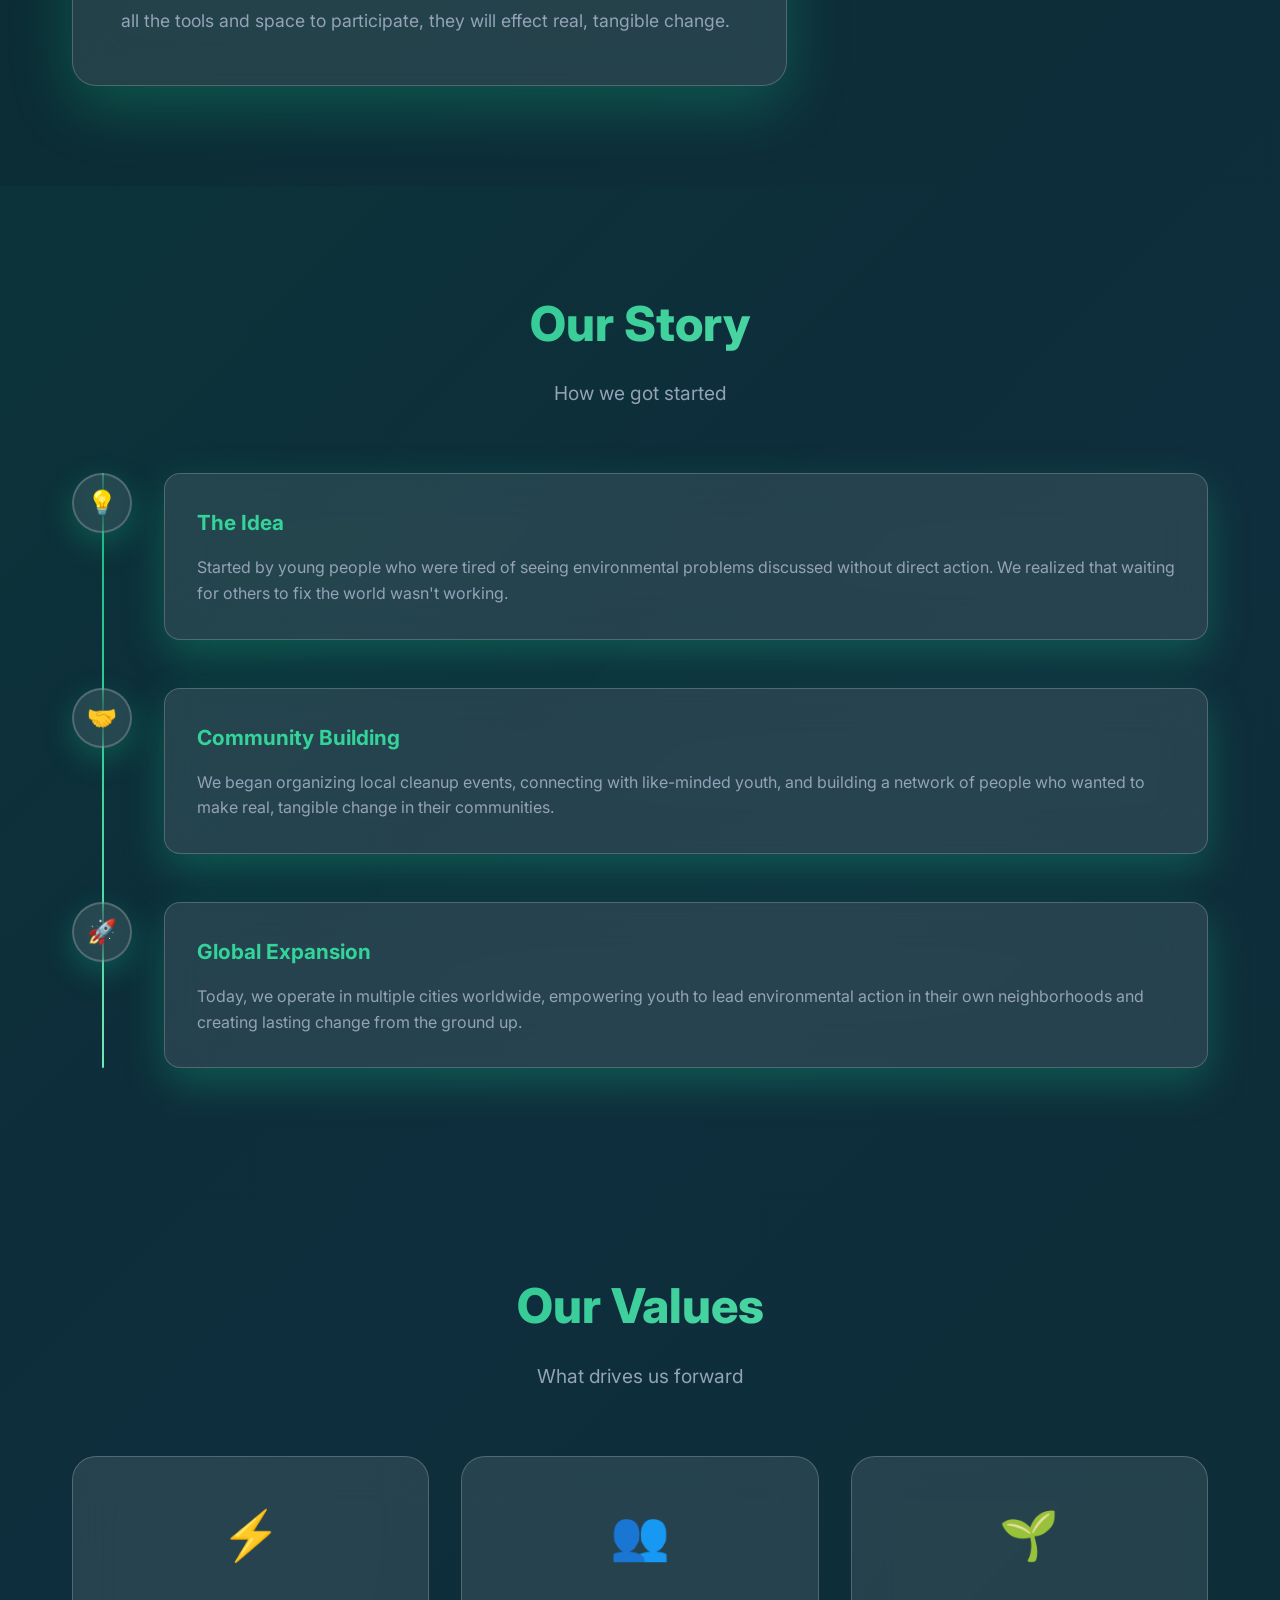
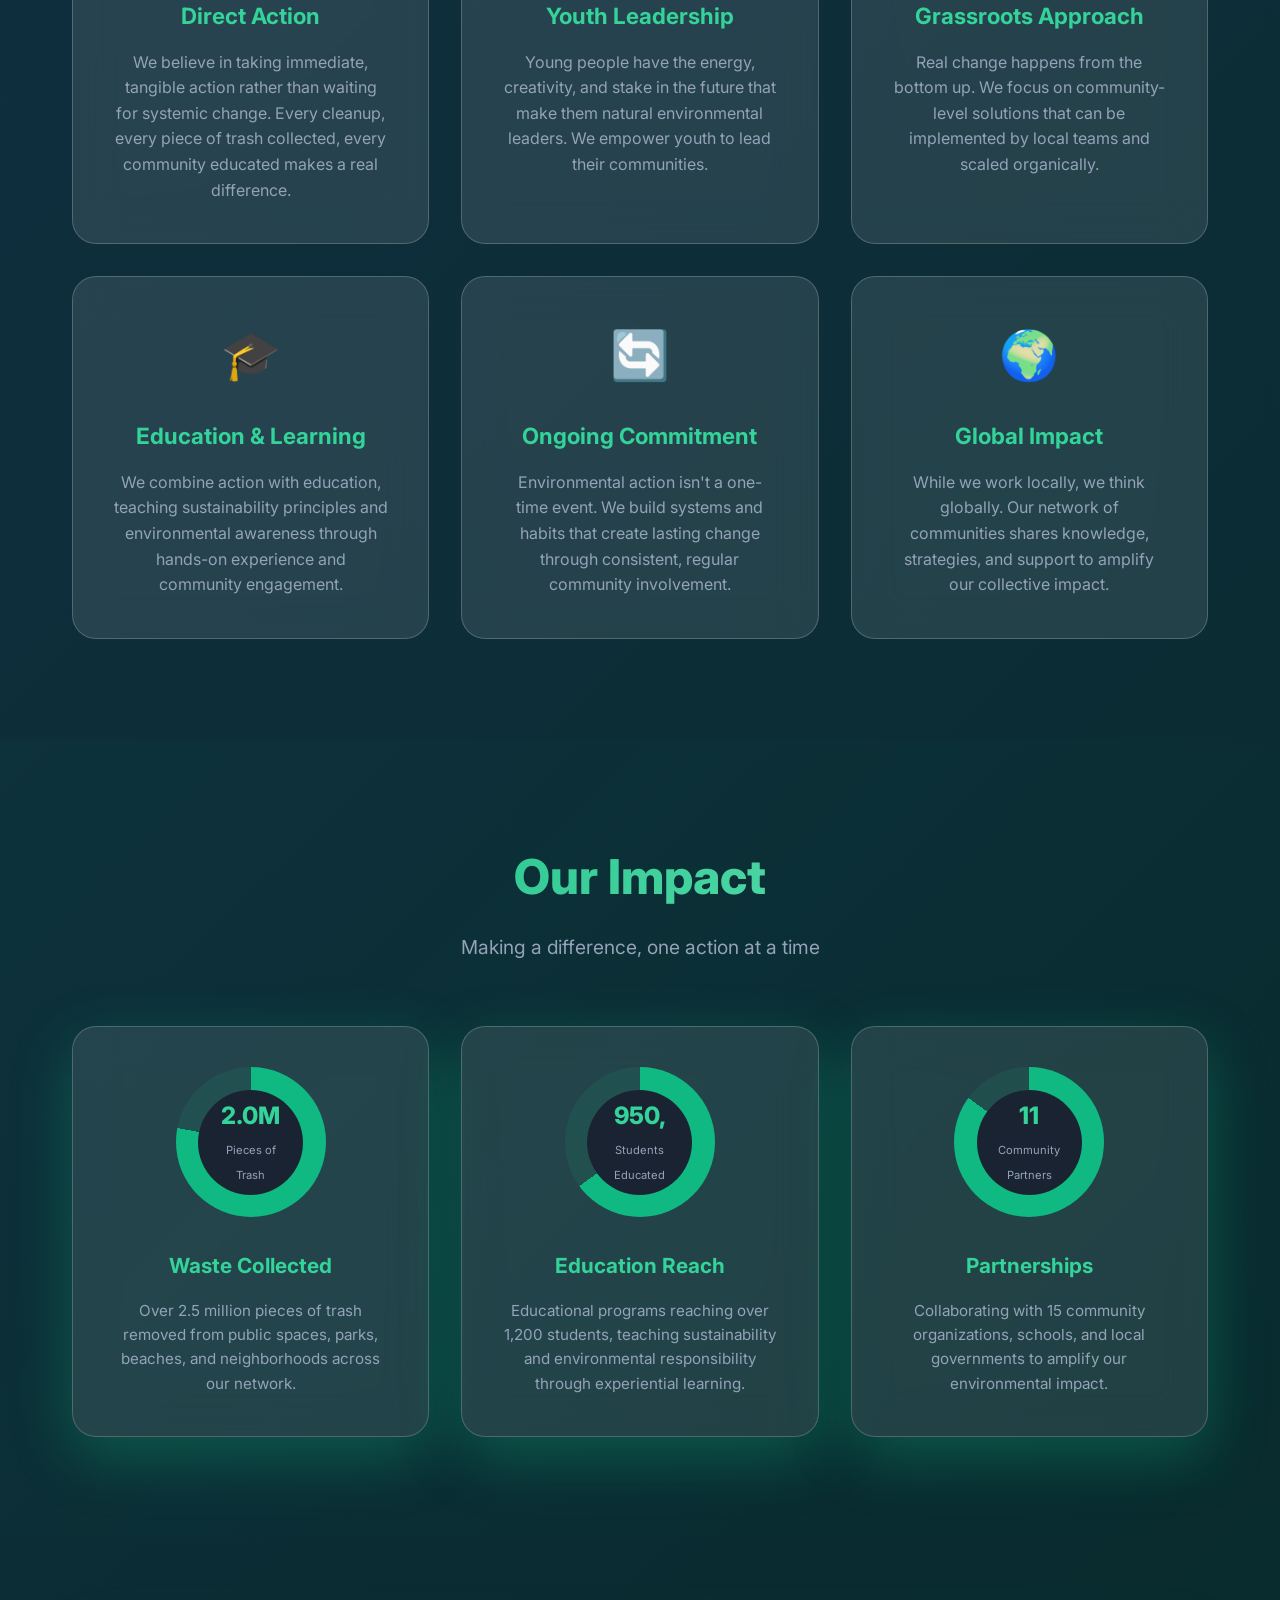
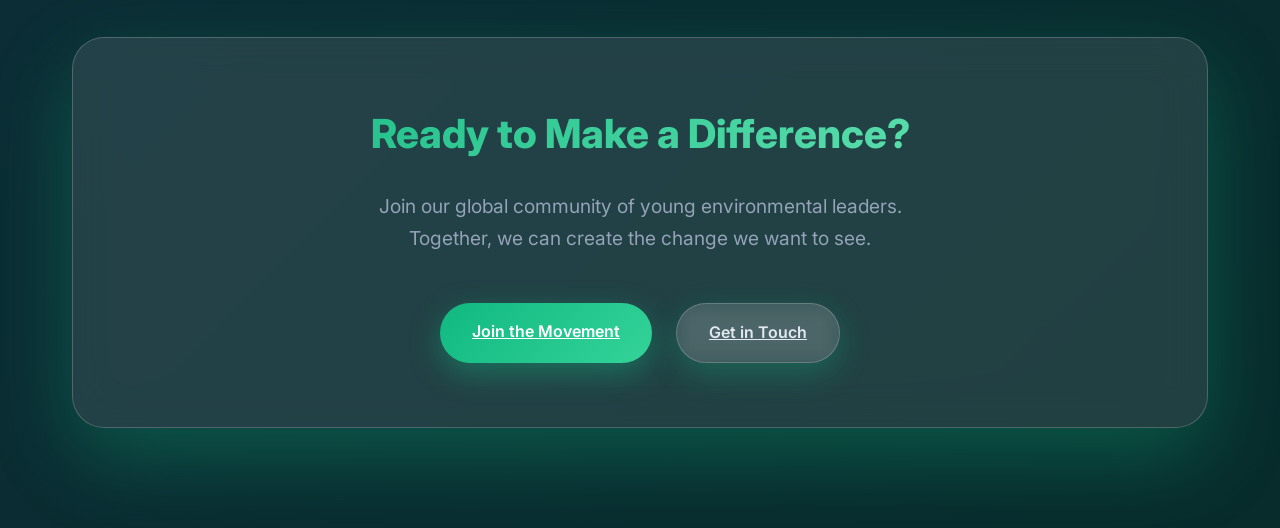
==== commit 2169a147: "Add about.css with new About page styles" ====
--- a/about.html
+++ b/about.html
@@ -83,22 +83,22 @@
                     <div class="mission-stats-card">
                         <div class="stat-item">
                             <div class="stat-icon">🌱</div>
-                            <div class="stat-number" data-stat="members">200+</div>
+                            <div class="stat-number">200+</div>
                             <div class="stat-label">Active Members</div>
                         </div>
                         <div class="stat-item">
                             <div class="stat-icon">🌍</div>
-                            <div class="stat-number" data-stat="citiesActive">5</div>
+                            <div class="stat-number">5</div>
                             <div class="stat-label">Cities Active</div>
                         </div>
                         <div class="stat-item">
                             <div class="stat-icon">♻️</div>
-                            <div class="stat-number" data-stat="trashCollected">2.5M</div>
+                            <div class="stat-number">2.5M</div>
                             <div class="stat-label">Pieces Collected</div>
                         </div>
                         <div class="stat-item">
                             <div class="stat-icon">🎯</div>
-                            <div class="stat-number" data-stat="eventsOrganized">20+</div>
+                            <div class="stat-number">20+</div>
                             <div class="stat-label">Events Organized</div>
                         </div>
                     </div>
@@ -225,14 +225,14 @@
                             <div class="impact-circle">
                                 <div class="circle-progress" data-progress="78"></div>
                                 <div class="circle-text">
-                                    <span class="circle-number" data-stat="trashCollected">2.5M</span>
+                                    <span class="circle-number">2.5M</span>
                                     <span class="circle-label">Pieces of Trash</span>
                                 </div>
                             </div>
                         </div>
                         <h3 class="impact-title">Waste Collected</h3>
                         <p class="impact-description">
-                            Over <span data-stat="trashCollected">2.5 million</span> pieces of trash removed from public spaces, parks, 
+                            Over 2.5 million pieces of trash removed from public spaces, parks, 
                             beaches, and neighborhoods across our network.
                         </p>
                     </div>
@@ -241,14 +241,14 @@
                             <div class="impact-circle">
                                 <div class="circle-progress" data-progress="65"></div>
                                 <div class="circle-text">
-                                    <span class="circle-number" data-stat="studentsEducated">1,200</span>
+                                    <span class="circle-number">1,200</span>
                                     <span class="circle-label">Students Educated</span>
                                 </div>
                             </div>
                         </div>
                         <h3 class="impact-title">Education Reach</h3>
                         <p class="impact-description">
-                            Educational programs reaching over <span data-stat="studentsEducated">1,200</span> students, teaching sustainability 
+                            Educational programs reaching over 1,200 students, teaching sustainability 
                             and environmental responsibility through experiential learning.
                         </p>
                     </div>
@@ -257,14 +257,14 @@
                             <div class="impact-circle">
                                 <div class="circle-progress" data-progress="85"></div>
                                 <div class="circle-text">
-                                    <span class="circle-number" data-stat="communityPartners">15</span>
+                                    <span class="circle-number">15</span>
                                     <span class="circle-label">Community Partners</span>
                                 </div>
                             </div>
                         </div>
                         <h3 class="impact-title">Partnerships</h3>
                         <p class="impact-description">
-                            Collaborating with <span data-stat="communityPartners">15</span> community organizations, schools, and local governments 
+                            Collaborating with 15 community organizations, schools, and local governments 
                             to amplify our environmental impact.
                         </p>
                     </div>
--- a/styles.css
+++ b/styles.css
@@ -822,10 +822,91 @@
     }
 }
 
+/* Modal Base Styles */
+.form-modal {
+    position: fixed;
+    top: 0;
+    left: 0;
+    width: 100%;
+    height: 100%;
+    background: rgba(0, 0, 0, 0.8);
+    backdrop-filter: blur(10px);
+    display: none;
+    align-items: center;
+    justify-content: center;
+    z-index: 1000;
+    padding: 2rem;
+}
+
+.form-modal.active {
+    display: flex;
+}
+
+.modal-overlay {
+    position: absolute;
+    top: 0;
+    left: 0;
+    width: 100%;
+    height: 100%;
+    cursor: pointer;
+}
+
+.modal-content {
+    position: relative;
+    max-width: 800px;
+    width: 100%;
+    max-height: 90vh;
+    overflow-y: auto;
+    animation: modalSlideIn 0.3s ease-out;
+}
+
+@keyframes modalSlideIn {
+    from {
+        opacity: 0;
+        transform: translateY(-50px) scale(0.9);
+    }
+    to {
+        opacity: 1;
+        transform: translateY(0) scale(1);
+    }
+}
+
+.form-header {
+    display: flex;
+    justify-content: space-between;
+    align-items: center;
+    padding: 2rem 2rem 1rem;
+    border-bottom: 1px solid var(--glass-border);
+}
+
+.form-title {
+    color: var(--dark-text);
+    font-size: 1.8rem;
+    font-weight: 700;
+}
+
+.close-btn {
+    background: none;
+    border: none;
+    color: var(--dark-text-secondary);
+    font-size: 2rem;
+    cursor: pointer;
+    transition: all 0.3s ease;
+    padding: 0.5rem;
+    border-radius: 50%;
+}
+
+.close-btn:hover {
+    background: var(--surface-green);
+    color: var(--primary-green);
+}
+
 /* Data Management Modal Styles */
 .data-management-card {
     max-width: 800px;
     width: 100%;
+    padding: 0;
+    margin: 0;
 }
 
 .data-management-form .form-section {
@@ -901,6 +982,10 @@
     transition: width 0.3s ease;
 }
 
+.data-management-form {
+    padding: 2rem;
+}
+
 .data-management-form .form-actions {
     display: flex;
     justify-content: flex-end;
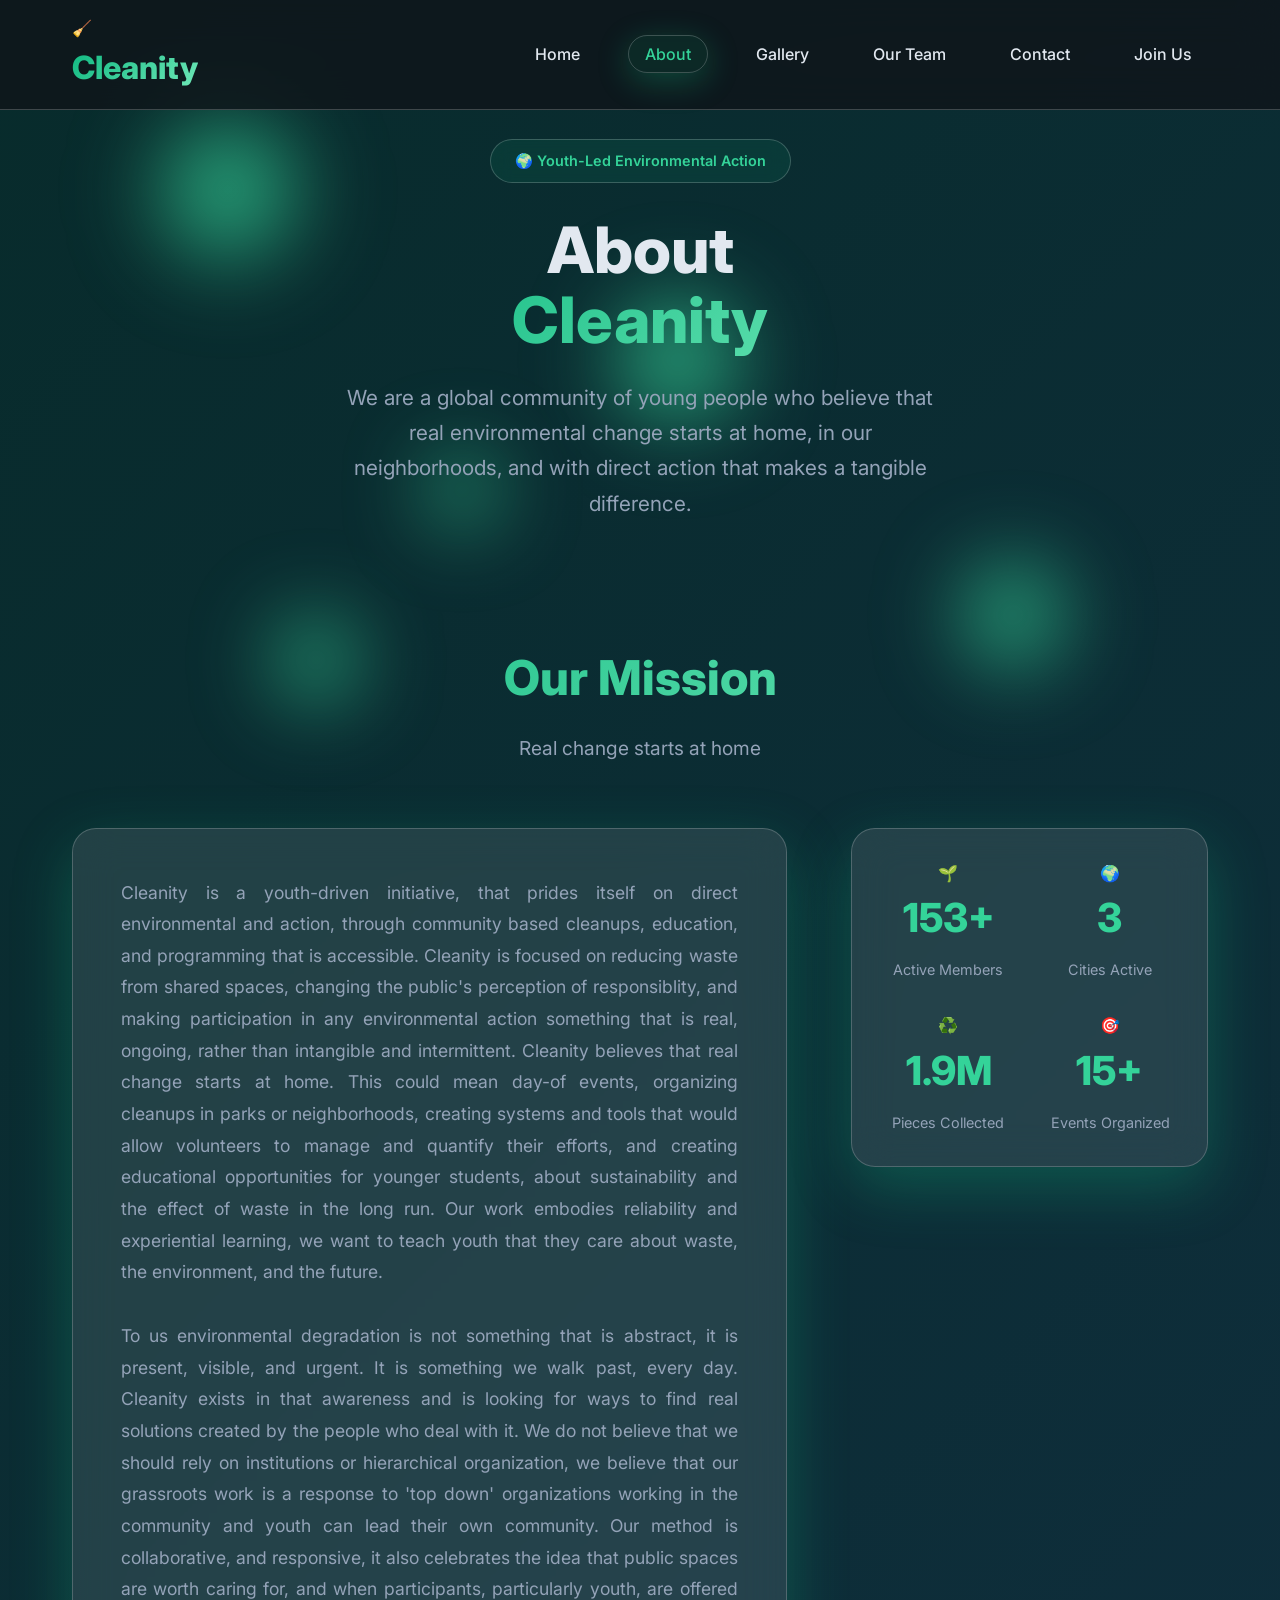
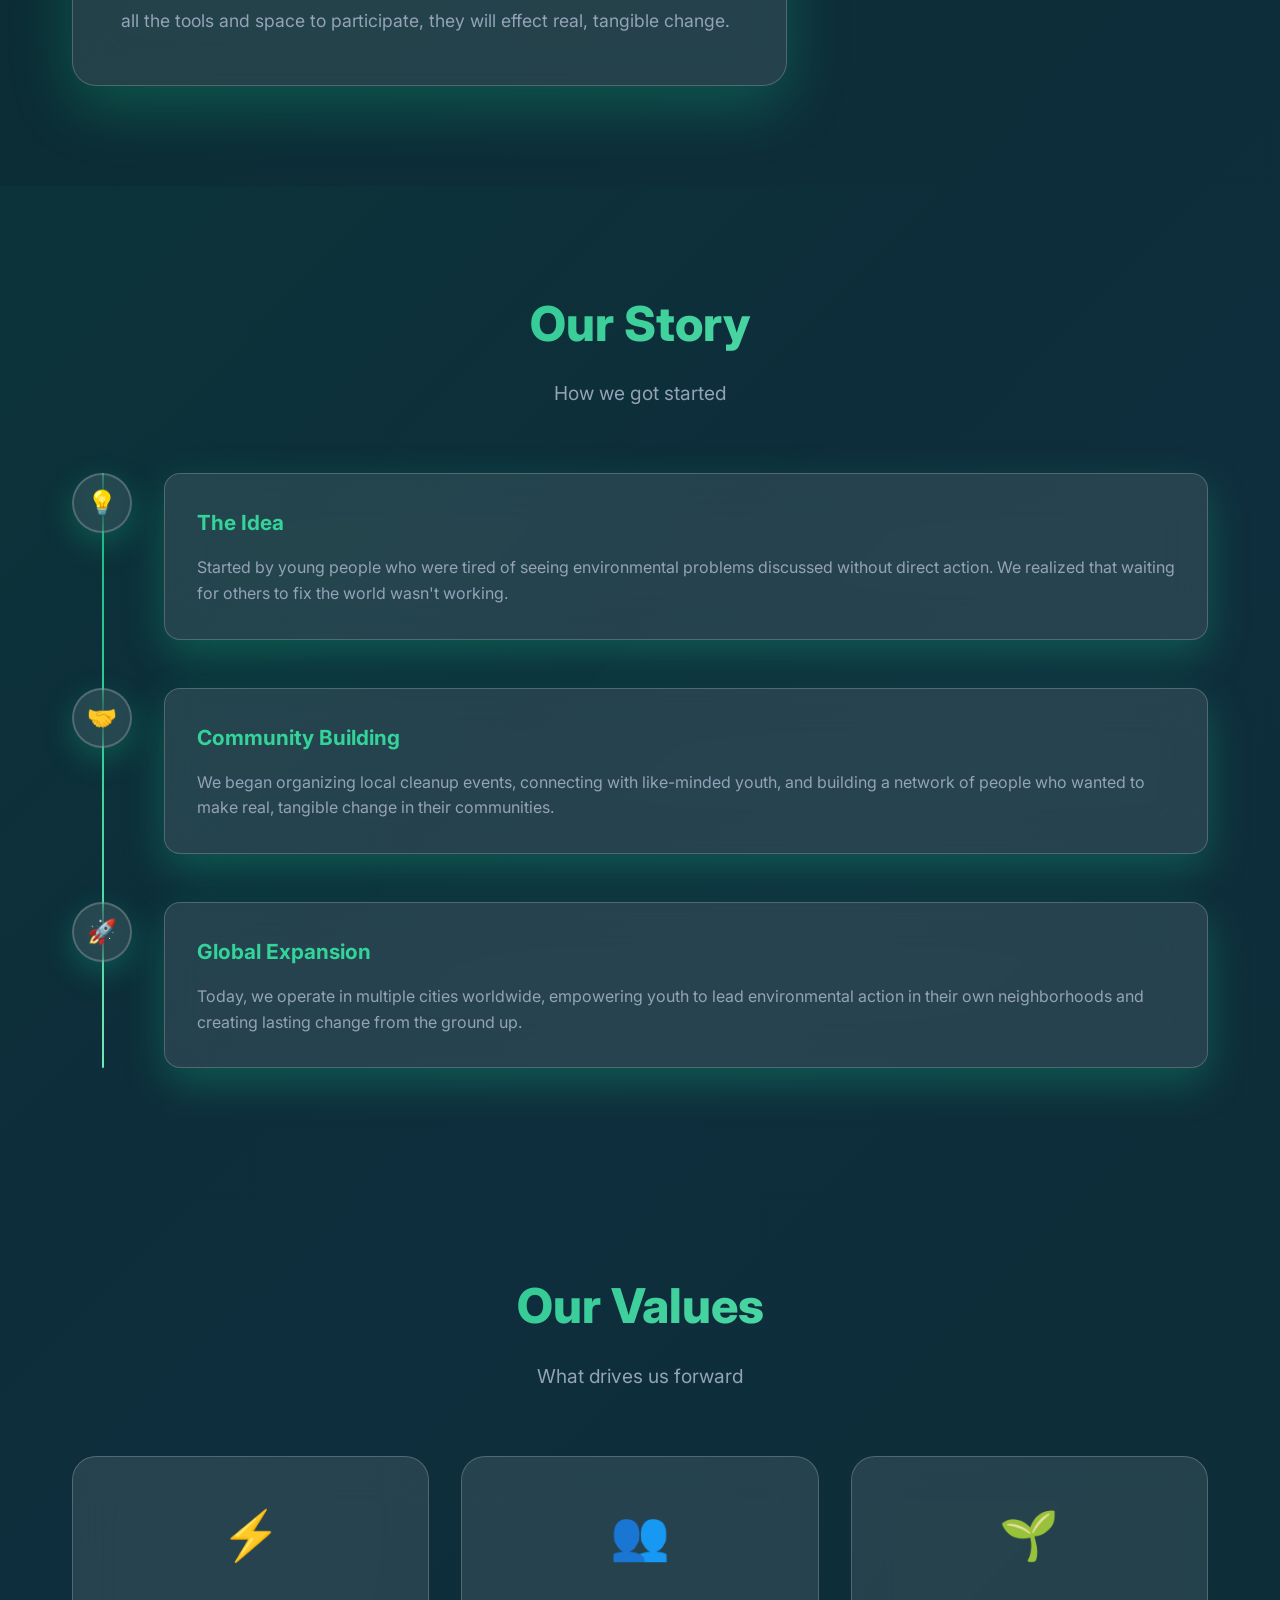
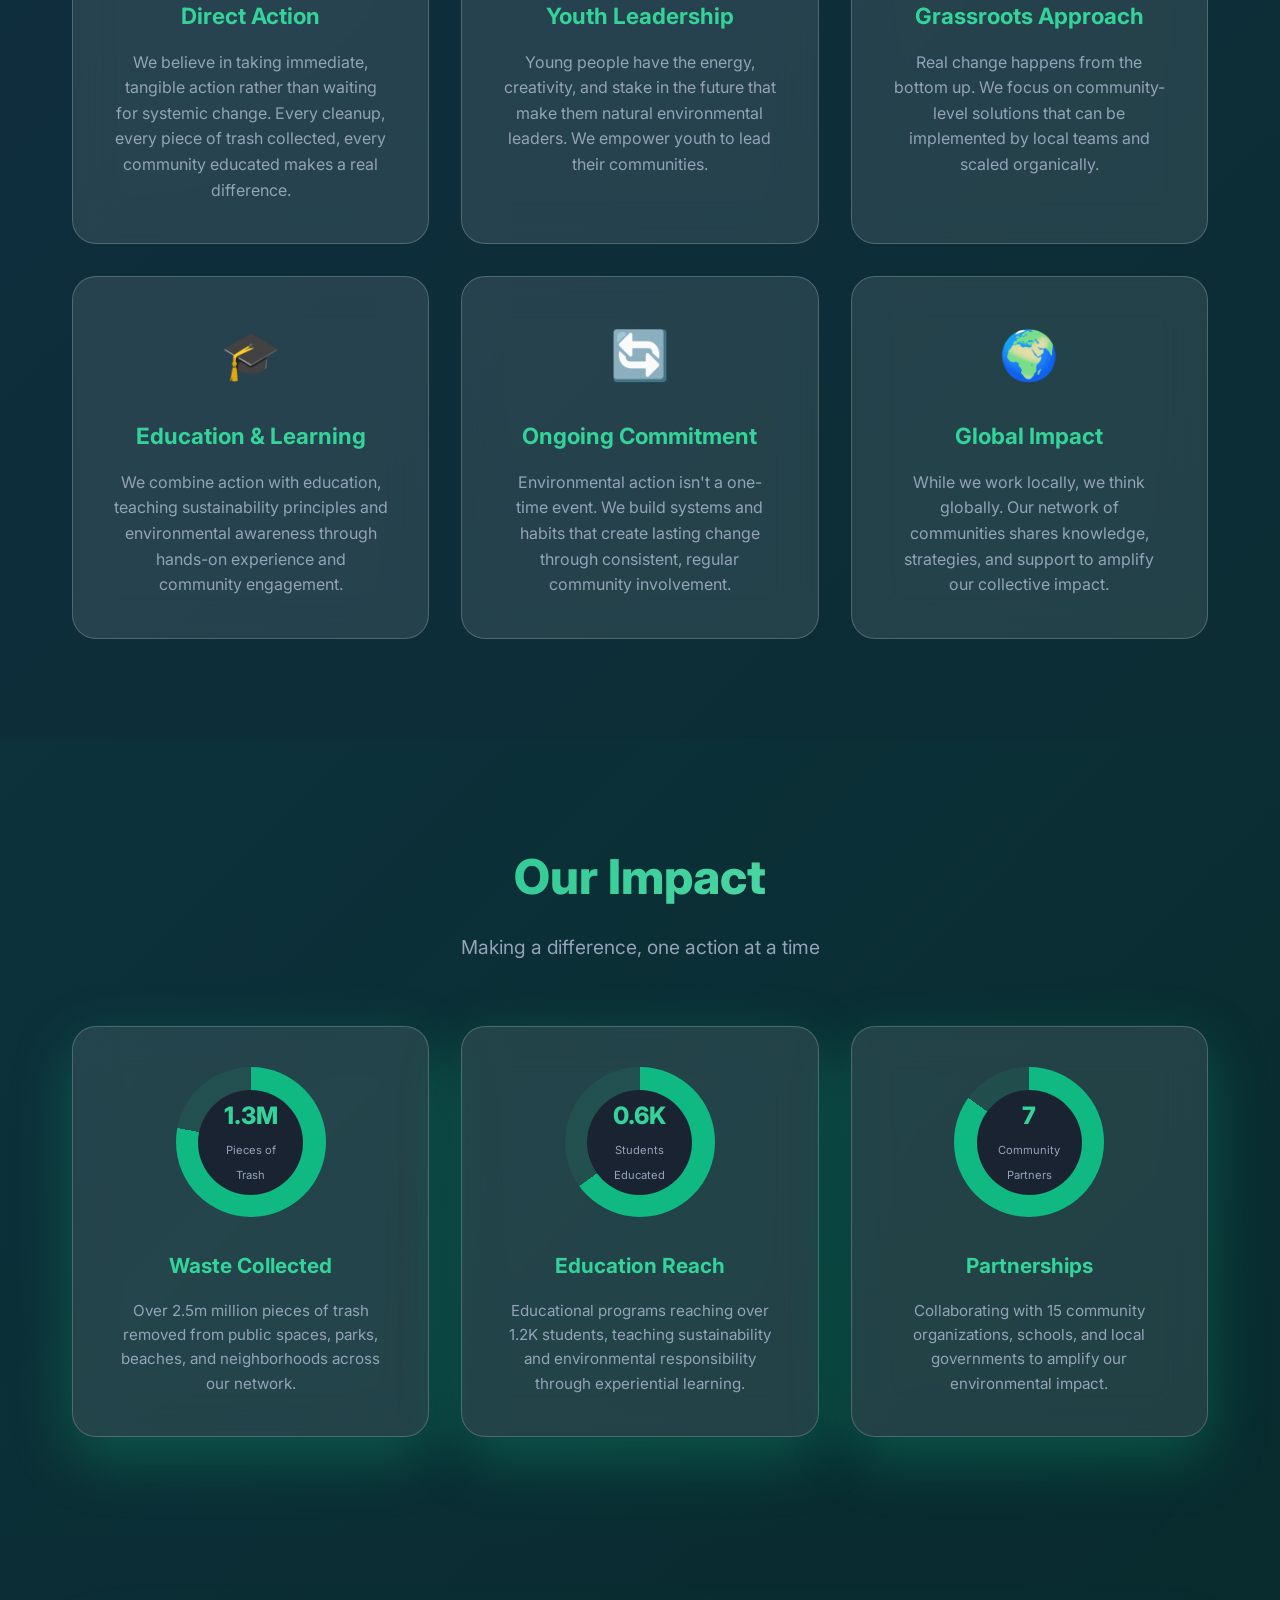
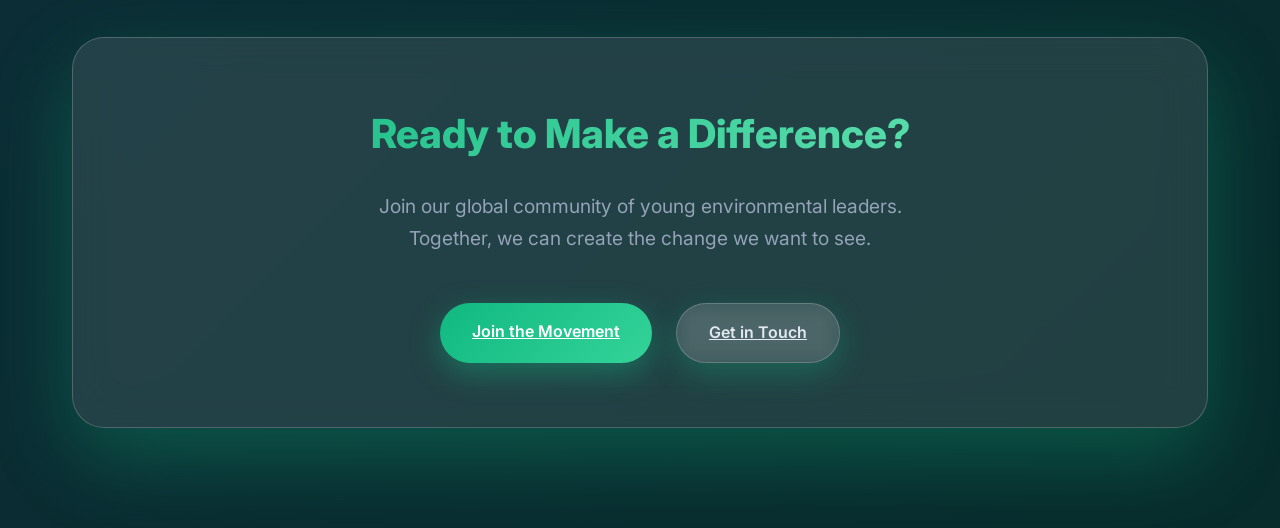
==== commit e844eb4c: "Merge pull request #4 from rmtsixq/cursor/update-and-display-website-statistics-5fba Cursor/update a" ====
--- a/about.html
+++ b/about.html
@@ -83,22 +83,22 @@
                     <div class="mission-stats-card">
                         <div class="stat-item">
                             <div class="stat-icon">🌱</div>
-                            <div class="stat-number">200+</div>
+                            <div class="stat-number" data-stat="members">200+</div>
                             <div class="stat-label">Active Members</div>
                         </div>
                         <div class="stat-item">
                             <div class="stat-icon">🌍</div>
-                            <div class="stat-number">5</div>
+                            <div class="stat-number" data-stat="citiesActive">5</div>
                             <div class="stat-label">Cities Active</div>
                         </div>
                         <div class="stat-item">
                             <div class="stat-icon">♻️</div>
-                            <div class="stat-number">2.5M</div>
+                            <div class="stat-number" data-stat="trashCollected">2.5M</div>
                             <div class="stat-label">Pieces Collected</div>
                         </div>
                         <div class="stat-item">
                             <div class="stat-icon">🎯</div>
-                            <div class="stat-number">20+</div>
+                            <div class="stat-number" data-stat="eventsOrganized">20+</div>
                             <div class="stat-label">Events Organized</div>
                         </div>
                     </div>
@@ -225,14 +225,14 @@
                             <div class="impact-circle">
                                 <div class="circle-progress" data-progress="78"></div>
                                 <div class="circle-text">
-                                    <span class="circle-number">2.5M</span>
+                                    <span class="circle-number" data-stat="trashCollected">2.5M</span>
                                     <span class="circle-label">Pieces of Trash</span>
                                 </div>
                             </div>
                         </div>
                         <h3 class="impact-title">Waste Collected</h3>
                         <p class="impact-description">
-                            Over 2.5 million pieces of trash removed from public spaces, parks, 
+                            Over <span data-stat="trashCollected">2.5 million</span> pieces of trash removed from public spaces, parks, 
                             beaches, and neighborhoods across our network.
                         </p>
                     </div>
@@ -241,14 +241,14 @@
                             <div class="impact-circle">
                                 <div class="circle-progress" data-progress="65"></div>
                                 <div class="circle-text">
-                                    <span class="circle-number">1,200</span>
+                                    <span class="circle-number" data-stat="studentsEducated">1,200</span>
                                     <span class="circle-label">Students Educated</span>
                                 </div>
                             </div>
                         </div>
                         <h3 class="impact-title">Education Reach</h3>
                         <p class="impact-description">
-                            Educational programs reaching over 1,200 students, teaching sustainability 
+                            Educational programs reaching over <span data-stat="studentsEducated">1,200</span> students, teaching sustainability 
                             and environmental responsibility through experiential learning.
                         </p>
                     </div>
@@ -257,14 +257,14 @@
                             <div class="impact-circle">
                                 <div class="circle-progress" data-progress="85"></div>
                                 <div class="circle-text">
-                                    <span class="circle-number">15</span>
+                                    <span class="circle-number" data-stat="communityPartners">15</span>
                                     <span class="circle-label">Community Partners</span>
                                 </div>
                             </div>
                         </div>
                         <h3 class="impact-title">Partnerships</h3>
                         <p class="impact-description">
-                            Collaborating with 15 community organizations, schools, and local governments 
+                            Collaborating with <span data-stat="communityPartners">15</span> community organizations, schools, and local governments 
                             to amplify our environmental impact.
                         </p>
                     </div>
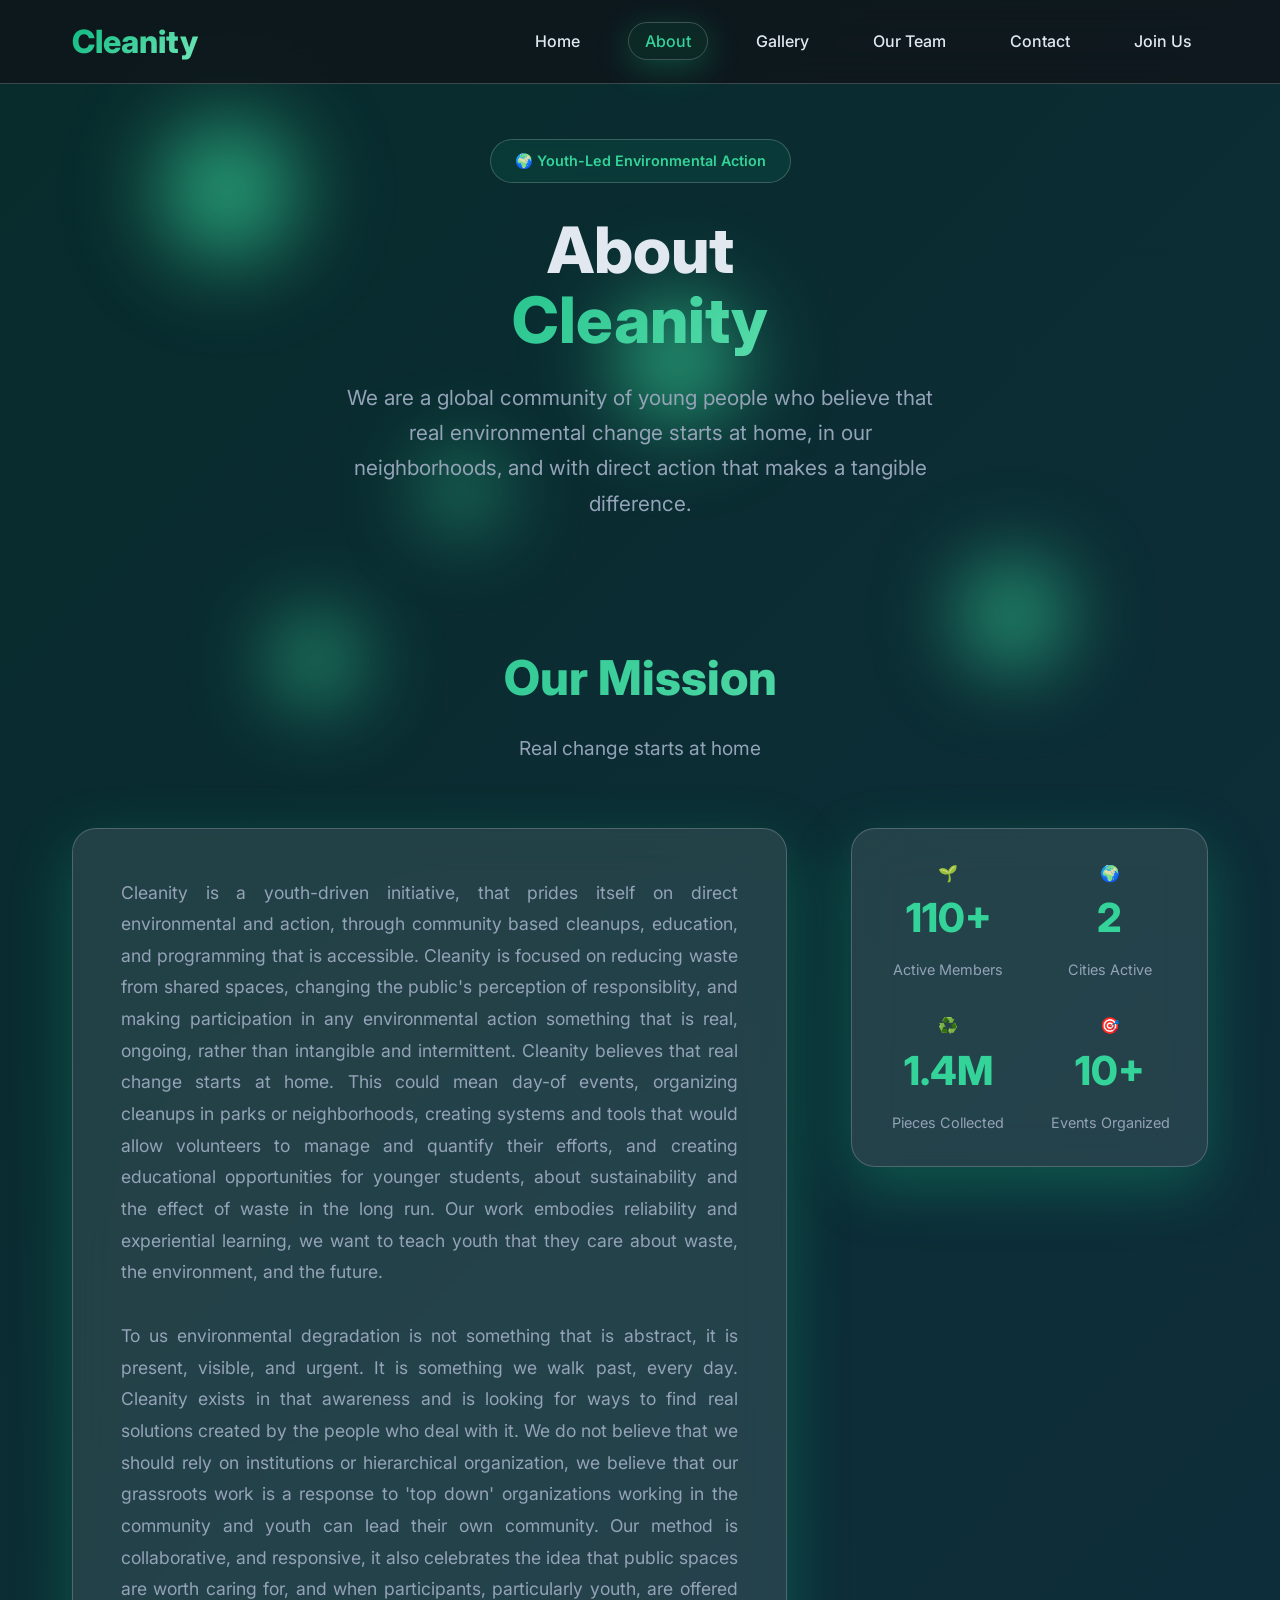
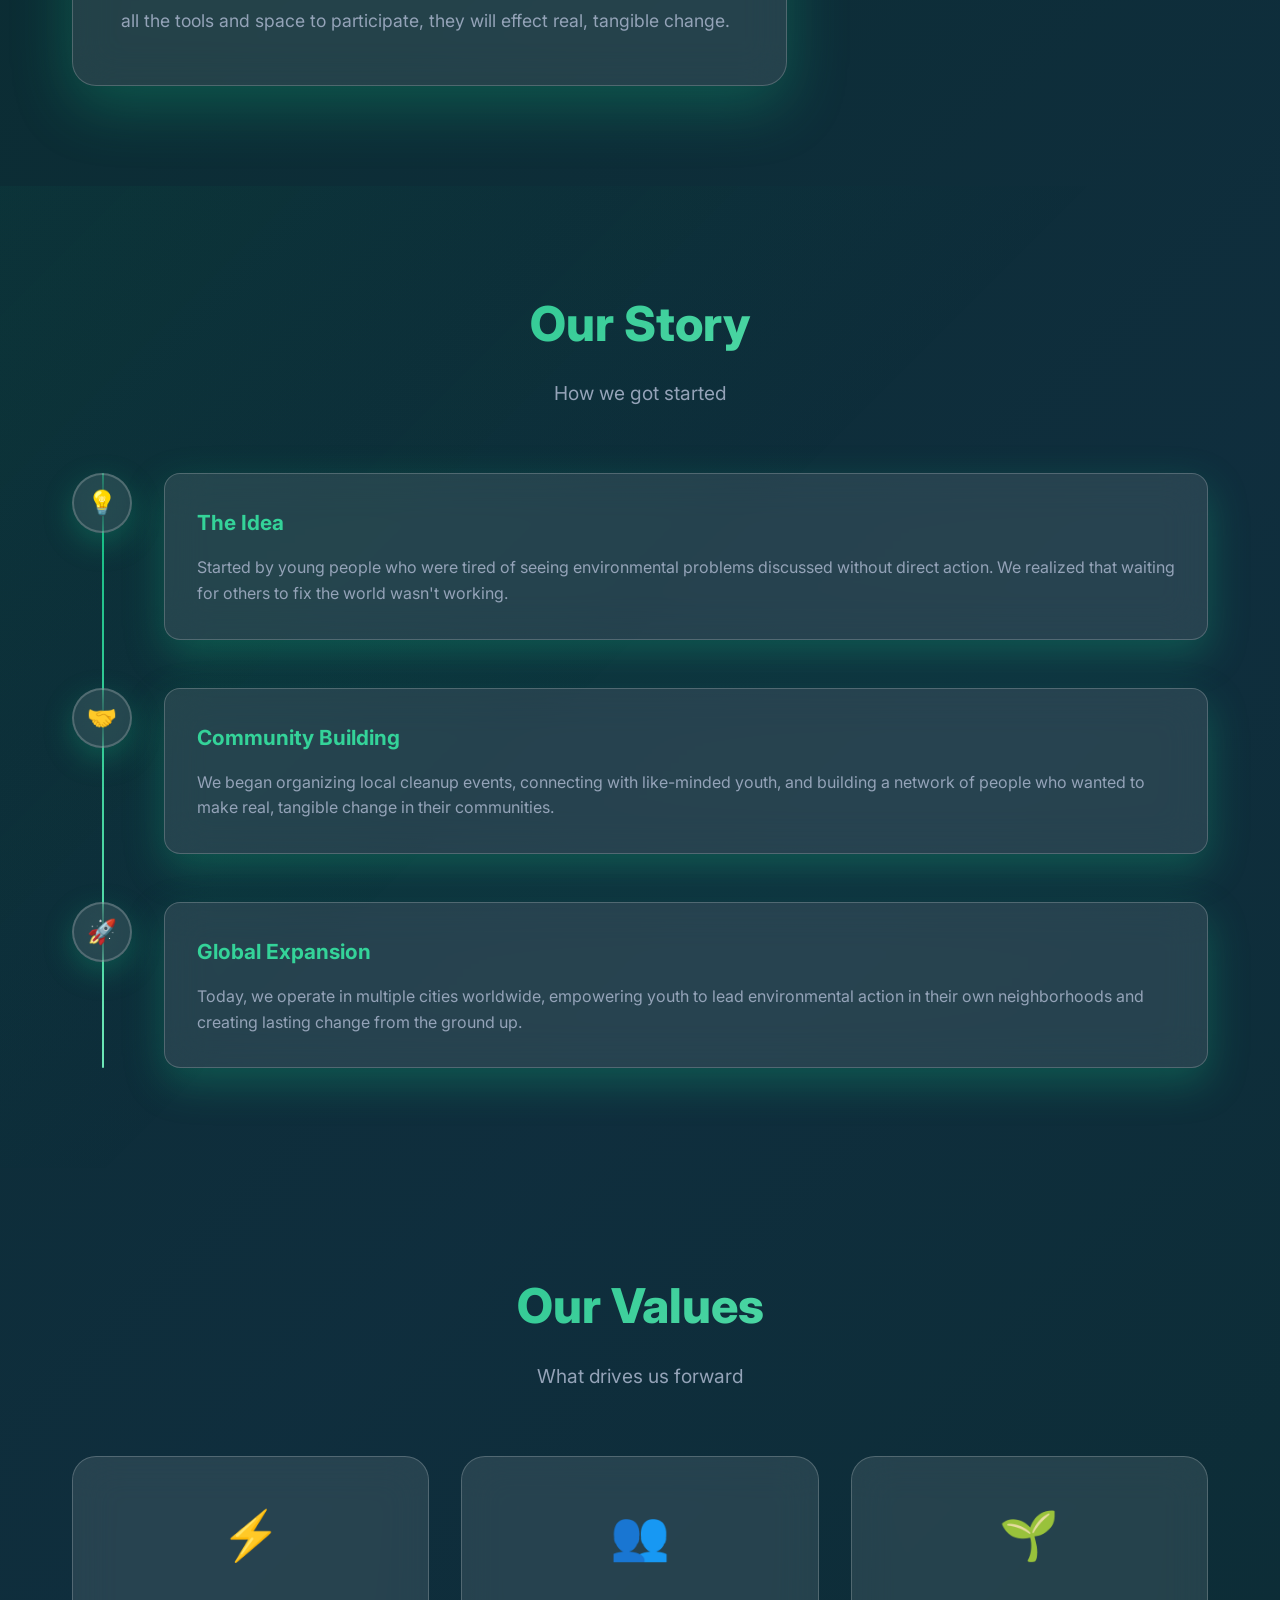
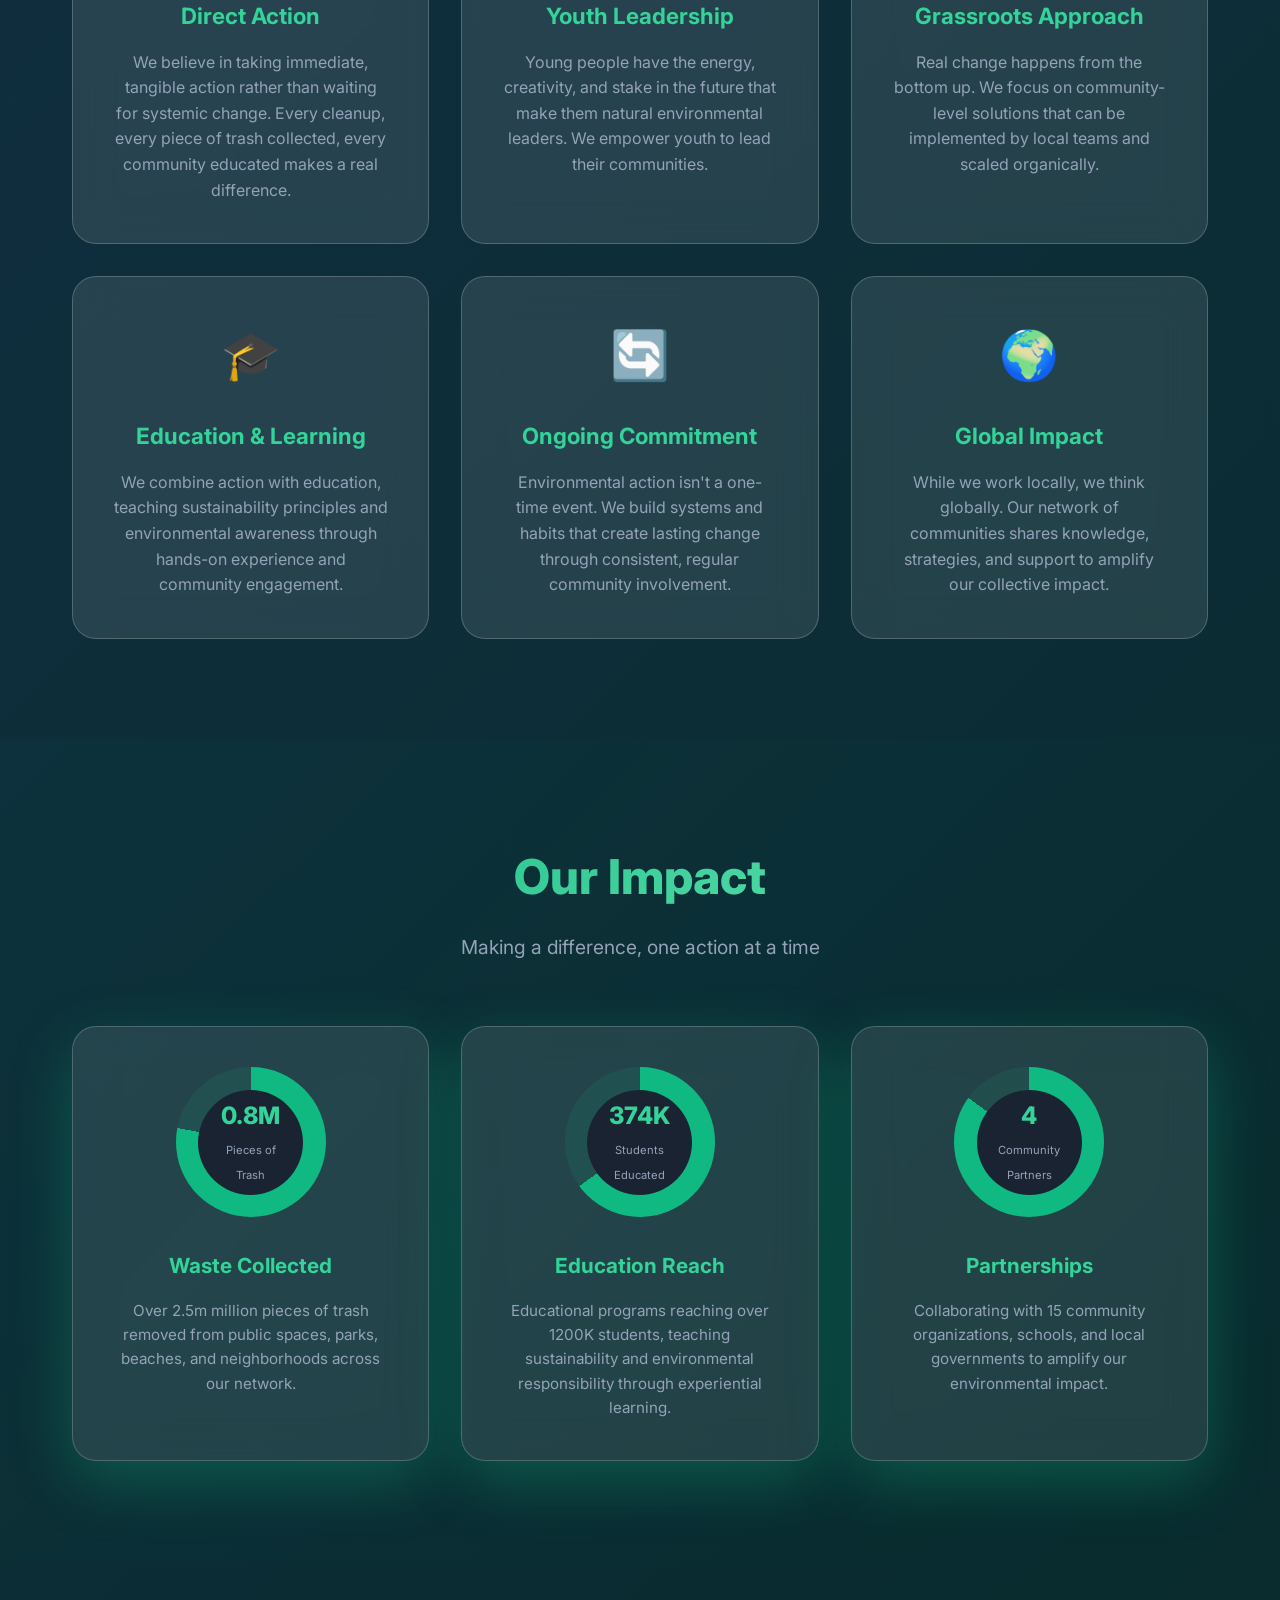
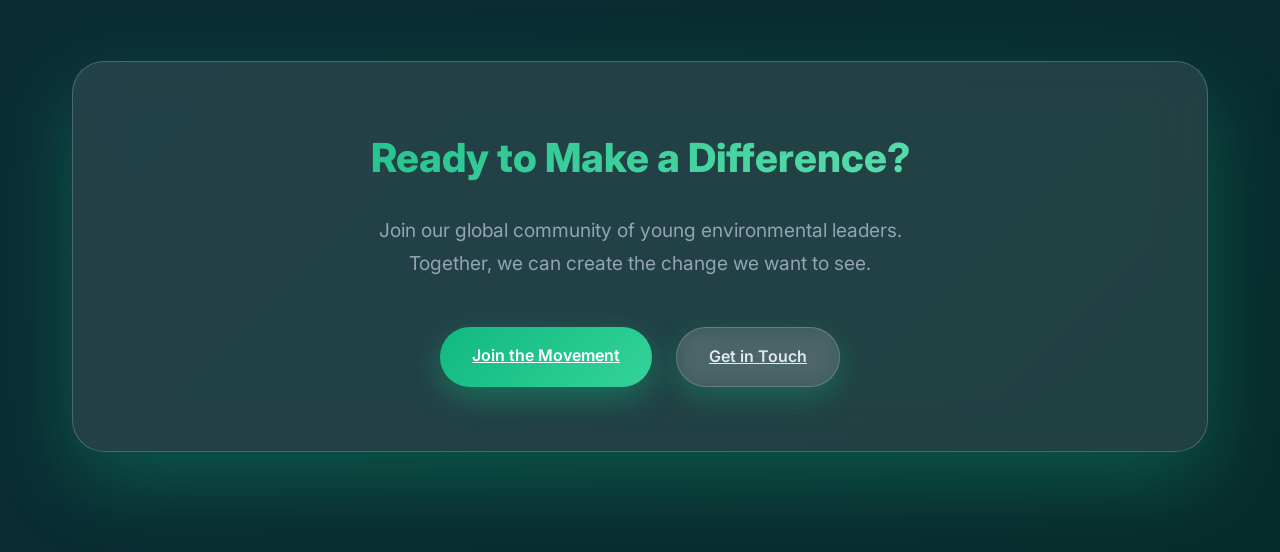
==== commit cf2fa3cc: "dfgdfgfdg" ====
--- a/about.html
+++ b/about.html
@@ -23,7 +23,6 @@
         <nav class="nav-container">
             <div class="logo-container">
                 <div class="logo-animation">
-                    <div class="logo-broom">🧹</div>
                     <span class="logo-text">Cleanity</span>
                     <div class="logo-underline"></div>
                 </div>
